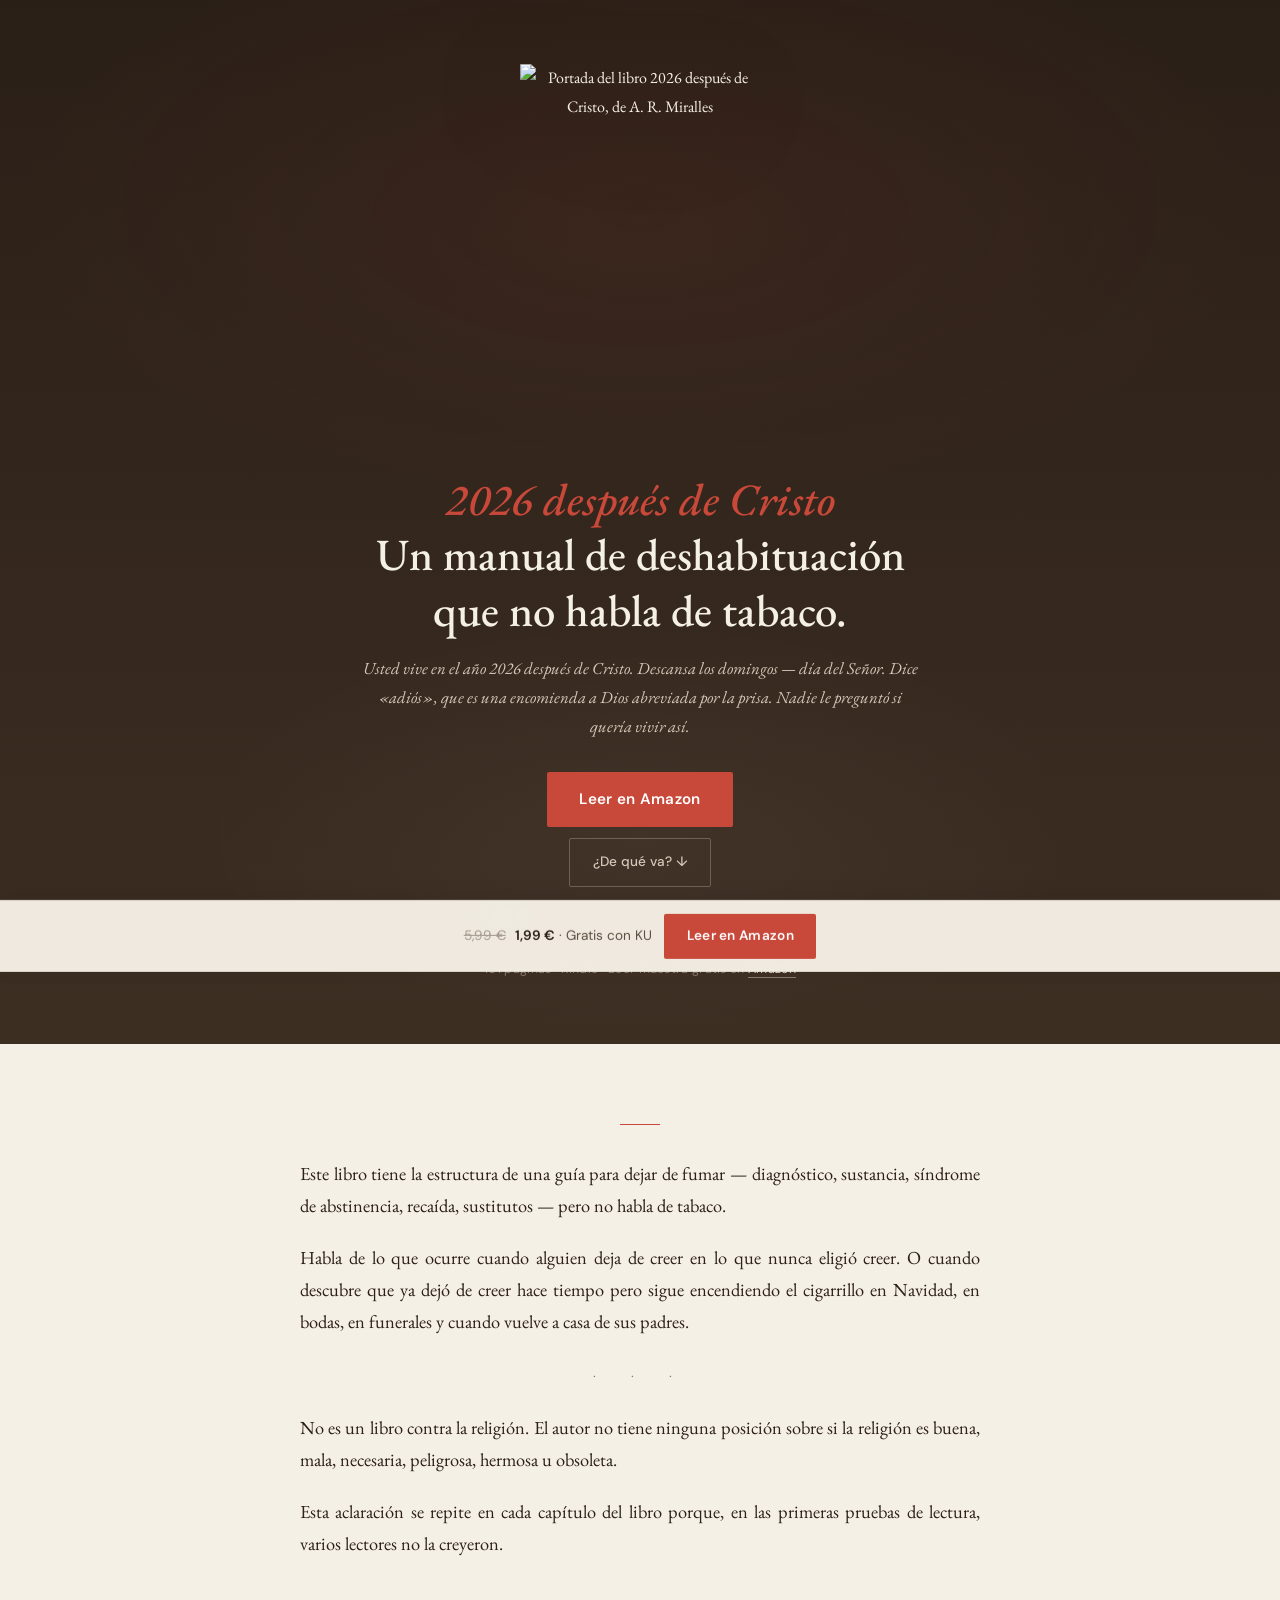
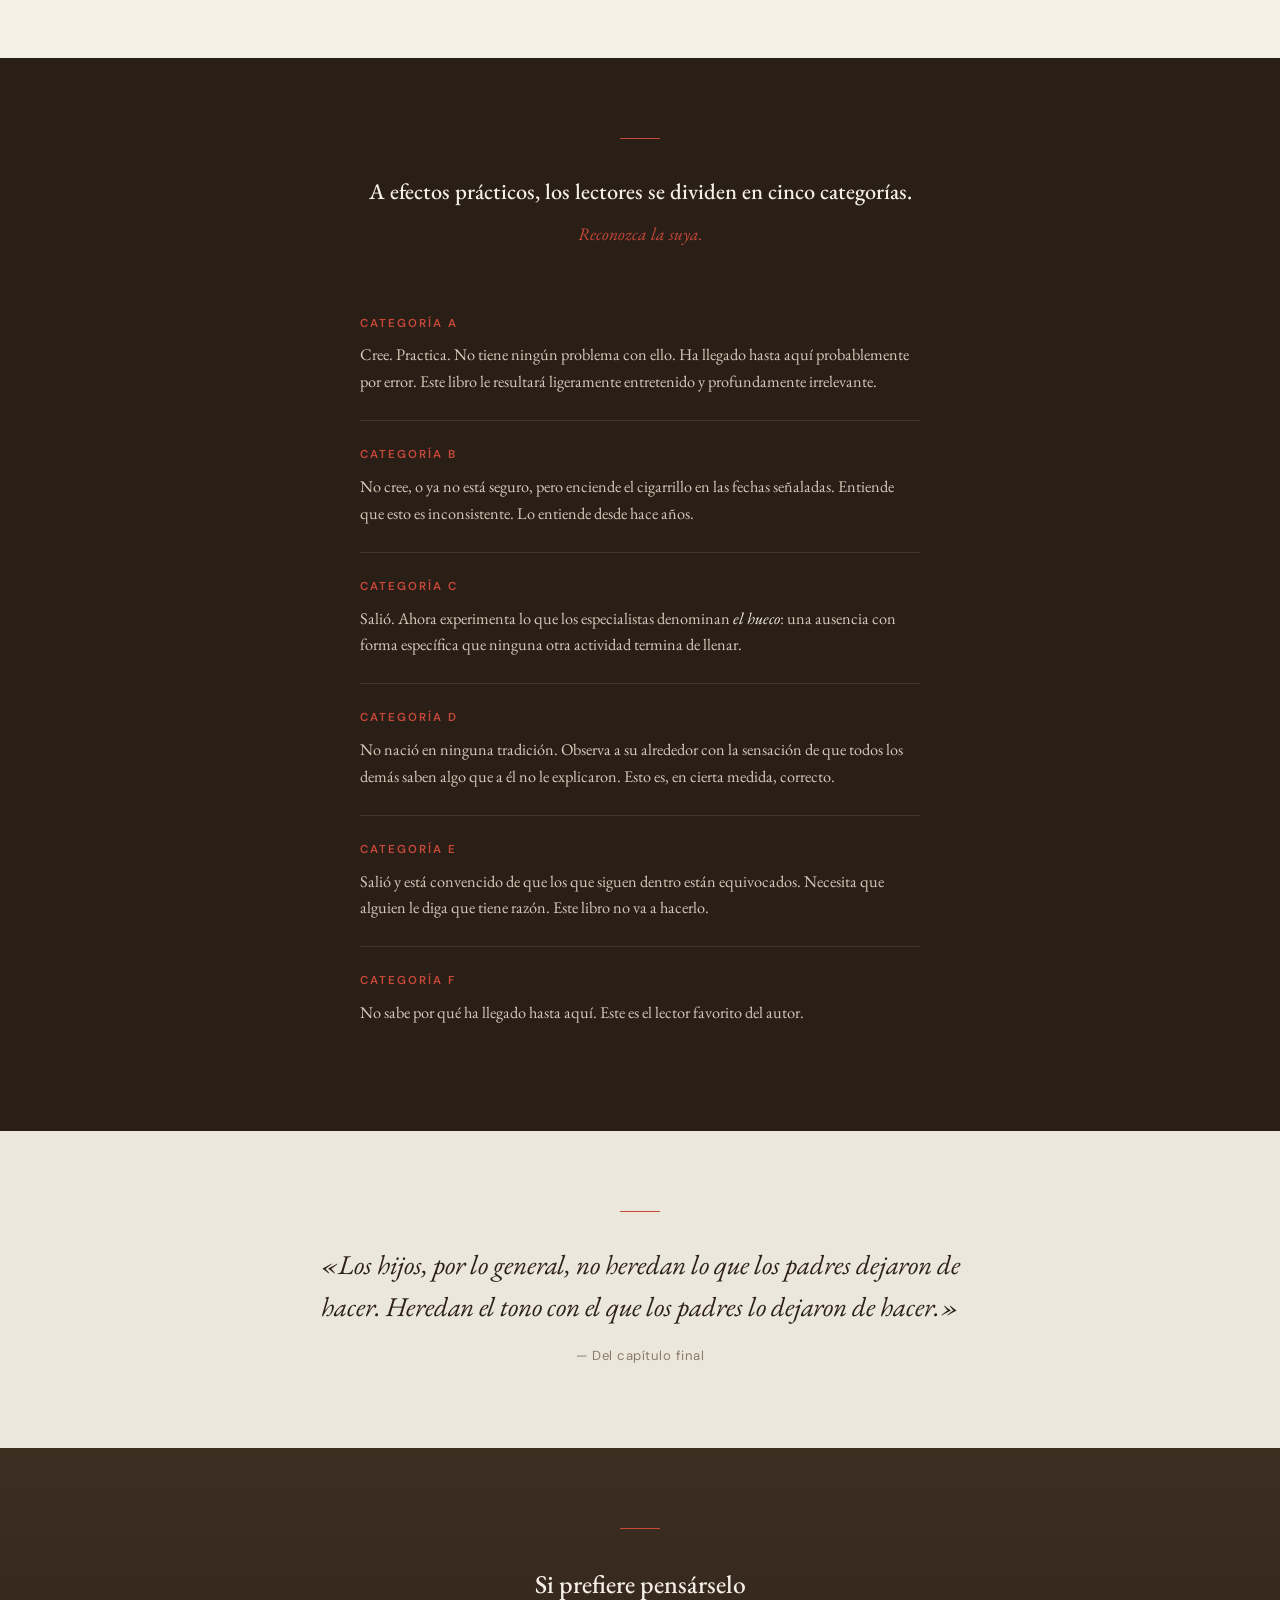
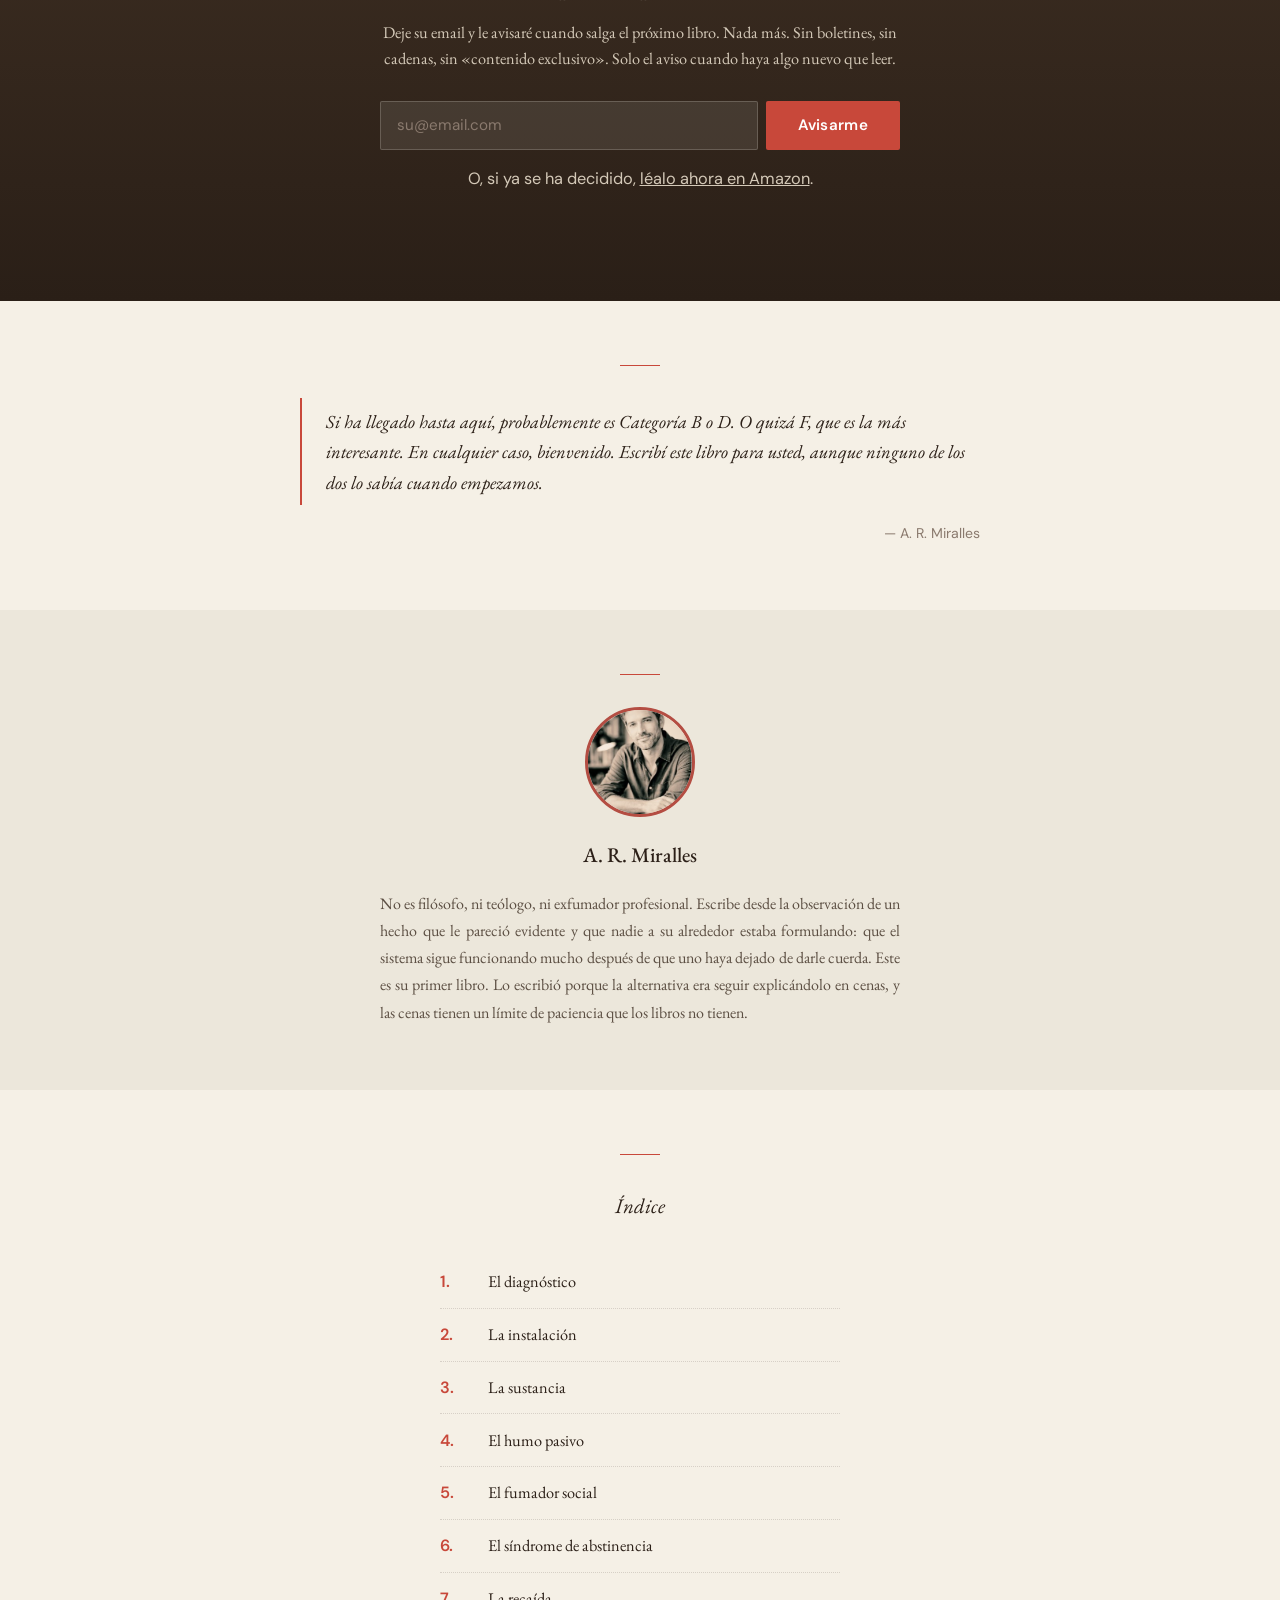
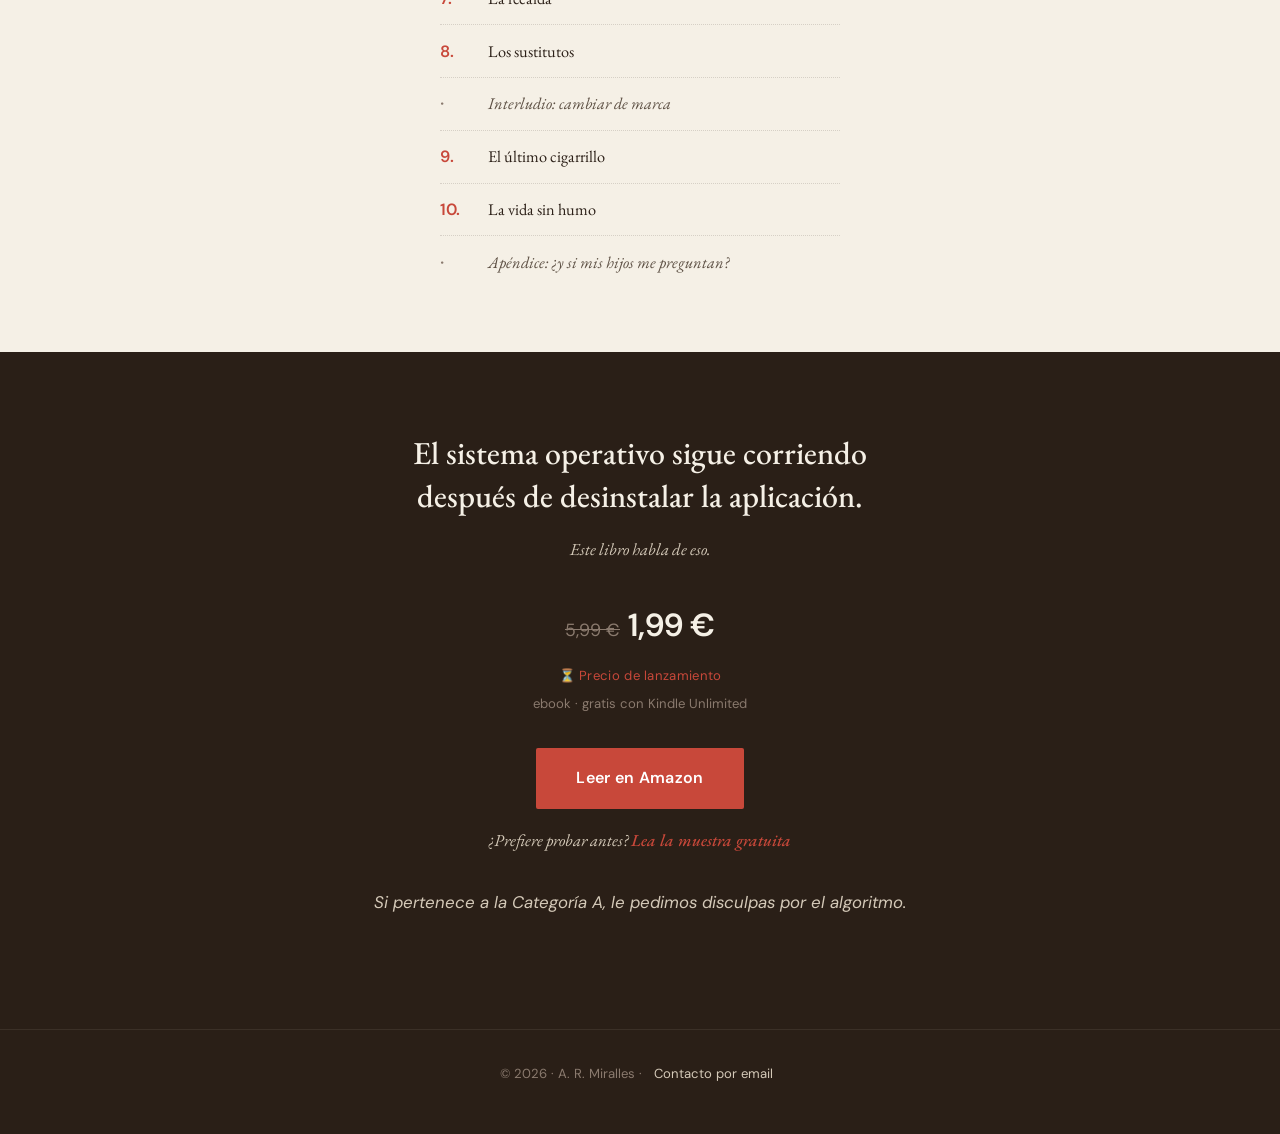
==== index.html @ e0a5dcb3 "Update index.html" ====
<!DOCTYPE html>
<html lang="es">
<head>
<meta charset="UTF-8">
<meta name="viewport" content="width=device-width, initial-scale=1.0">
<title>2026 después de Cristo — A. R. Miralles | Ensayo sobre dejar la religión heredada</title>
<meta name="description" content="Un manual de deshabituación que no habla de tabaco. Un ensayo sobre dejar de creer lo que nunca elegiste creer. Ebook de A. R. Miralles en Amazon, 1,99 € o gratis con Kindle Unlimited.">
<meta name="robots" content="index, follow">
<meta name="author" content="A. R. Miralles">
<meta name="keywords" content="2026 después de Cristo, A. R. Miralles, ensayo religión, dejar la fe, deshabituación, ensayo literario español, católico no practicante, ebook Amazon, Kindle Unlimited">
<link rel="canonical" href="https://www.armiralles.com/">

<!-- Favicon (cenicero en emoji como atajo rápido; reemplazable por .ico propio) -->
<link rel="icon" type="image/svg+xml" href="data:image/svg+xml,<svg xmlns=%22http://www.w3.org/2000/svg%22 viewBox=%220 0 100 100%22><text y=%22.9em%22 font-size=%2290%22>📖</text></svg>">

<!-- Open Graph (Facebook, WhatsApp, LinkedIn) -->
<meta property="og:type" content="book">
<meta property="og:title" content="2026 después de Cristo — Cómo dejar de ser de otro">
<meta property="og:description" content="Un manual de deshabituación que no habla de tabaco. Habla de lo que ocurre cuando alguien deja de creer en lo que nunca eligió creer.">
<meta property="og:url" content="https://www.armiralles.com/">
<meta property="og:site_name" content="A. R. Miralles">
<meta property="og:locale" content="es_ES">
<meta property="og:image" content="https://www.armiralles.com/assets/og-image.jpg">
<meta property="og:image:width" content="1200">
<meta property="og:image:height" content="630">
<meta property="og:image:alt" content="Portada del libro 2026 después de Cristo, de A. R. Miralles">
<meta property="book:author" content="A. R. Miralles">

<!-- Twitter Card -->
<meta name="twitter:card" content="summary_large_image">
<meta name="twitter:title" content="2026 después de Cristo — Cómo dejar de ser de otro">
<meta name="twitter:description" content="Un manual de deshabituación que no habla de tabaco. Ebook de A. R. Miralles, 1,99 € en Amazon.">
<meta name="twitter:image" content="https://www.armiralles.com/assets/og-image.jpg">

<!-- Schema.org structured data (libro) -->
<script type="application/ld+json">
{
  "@context": "https://schema.org",
  "@type": "Book",
  "name": "2026 después de Cristo — Cómo dejar de ser de otro",
  "description": "Un manual de deshabituación que no habla de tabaco. Habla de lo que ocurre cuando alguien deja de creer en lo que nunca eligió creer.",
  "author": {
    "@type": "Person",
    "name": "A. R. Miralles",
    "url": "https://www.armiralles.com/"
  },
  "inLanguage": "es",
  "bookFormat": "https://schema.org/EBook",
  "numberOfPages": 101,
  "datePublished": "2026-04-12",
  "image": "https://www.armiralles.com/assets/portada.jpg",
  "offers": {
    "@type": "Offer",
    "price": "1.99",
    "priceCurrency": "EUR",
    "availability": "https://schema.org/InStock",
    "url": "https://www.amazon.es/dp/B0GWYMPZ6Q"
  },
  "url": "https://www.armiralles.com/"
}
</script>

<!-- META PIXEL (PLACEHOLDER — Sustituir YOUR_PIXEL_ID por el real cuando tengas el Pixel) -->
<!-- Instrucciones:
     1. Crea un Pixel en https://business.facebook.com/events_manager2/
     2. Copia tu Pixel ID (número de 15 dígitos aprox)
     3. Sustituye YOUR_PIXEL_ID en las dos líneas de abajo
     4. Elimina esta nota cuando esté listo -->
<script>
!function(f,b,e,v,n,t,s)
{if(f.fbq)return;n=f.fbq=function(){n.callMethod?
n.callMethod.apply(n,arguments):n.queue.push(arguments)};
if(!f._fbq)f._fbq=n;n.push=n;n.loaded=!0;n.version='2.0';
n.queue=[];t=b.createElement(e);t.async=!0;
t.src=v;s=b.getElementsByTagName(e)[0];
s.parentNode.insertBefore(t,s)}(window, document,'script',
'https://connect.facebook.net/en_US/fbevents.js');
fbq('init', 'YOUR_PIXEL_ID');
fbq('track', 'PageView');
</script>
<noscript><img height="1" width="1" style="display:none"
src="https://www.facebook.com/tr?id=YOUR_PIXEL_ID&ev=PageView&noscript=1"/></noscript>
<!-- FIN META PIXEL -->

<link rel="preconnect" href="https://fonts.googleapis.com">
<link rel="preconnect" href="https://fonts.gstatic.com" crossorigin>
<link href="https://fonts.googleapis.com/css2?family=EB+Garamond:ital,wght@0,400;0,500;0,600;0,700;1,400;1,500&family=DM+Sans:wght@300;400;500;600;700&display=swap" rel="stylesheet">

<style>
:root {
  --wood: #2a1f17;
  --wood-light: #3d2e22;
  --red: #c8483a;
  --red-dark: #a03028;
  --cream: #f5f0e6;
  --cream-dim: #d4c9b8;
  --text: #2c2018;
  --text-dim: #5c4f43;
  --text-dark: #8a7a6e;
  --bg: #f5f0e6;
  --bg-alt: #ece7db;
  --border: rgba(42,31,23,0.15);
  --green: #3d7a4c;
}
*{margin:0;padding:0;box-sizing:border-box}
html{scroll-behavior:smooth;-webkit-text-size-adjust:100%}
body{
  font-family:'EB Garamond',Georgia,serif;
  background:var(--bg);
  color:var(--text);
  line-height:1.8;
  overflow-x:hidden;
  -webkit-font-smoothing:antialiased;
}

/* ── STICKY CTA (mobile) ── */
.sticky-cta{
  position:fixed;bottom:0;left:0;right:0;z-index:100;
  padding:0.8rem 1rem;
  background:rgba(245,240,230,0.97);
  backdrop-filter:blur(16px);
  -webkit-backdrop-filter:blur(16px);
  border-top:1px solid var(--border);
  display:flex;gap:0.8rem;align-items:center;justify-content:center;
  transform:translateY(100%);
  transition:transform 0.4s ease;
  box-shadow:0 -4px 20px rgba(0,0,0,0.08);
}
.sticky-cta.visible{transform:translateY(0)}
.sticky-price{
  font-family:'DM Sans',sans-serif;
  font-size:0.85rem;color:var(--text-dim);
  line-height:1.2;
}
.sticky-price strong{color:var(--wood);font-weight:600}

/* ── BUTTONS ── */
.btn{
  display:inline-flex;align-items:center;gap:0.5rem;
  padding:0.85rem 2rem;
  background:var(--red);
  color:#fff;
  font-family:'DM Sans',sans-serif;
  font-weight:600;font-size:0.95rem;
  letter-spacing:0.3px;
  text-decoration:none;border:none;cursor:pointer;
  transition:all 0.25s;
  white-space:nowrap;
  border-radius:2px;
}
.btn:hover{background:var(--red-dark);transform:translateY(-2px);box-shadow:0 8px 24px rgba(192,72,58,0.3)}
.btn-ghost{
  display:inline-flex;align-items:center;gap:0.4rem;
  padding:0.7rem 1.4rem;
  background:transparent;
  color:var(--cream-dim);
  font-family:'DM Sans',sans-serif;
  font-weight:500;font-size:0.85rem;
  text-decoration:none;
  border:1px solid rgba(245,240,230,0.25);
  transition:all 0.3s;
  border-radius:2px;
}
.btn-ghost:hover{border-color:var(--cream-dim);color:var(--cream)}

/* ── HERO ── */
.hero{
  min-height:100vh;min-height:100svh;
  background:linear-gradient(180deg,var(--wood) 0%,var(--wood-light) 100%);
  display:flex;flex-direction:column;
  justify-content:center;align-items:center;
  padding:3rem 1.5rem 4rem;
  text-align:center;
  position:relative;
  color:var(--cream);
}
.hero::before{
  content:'';position:absolute;inset:0;
  background:
    radial-gradient(ellipse 70% 40% at 50% 20%,rgba(200,72,58,0.08) 0%,transparent 70%),
    radial-gradient(ellipse 50% 30% at 50% 80%,rgba(245,240,230,0.04) 0%,transparent 70%);
  pointer-events:none;
}
.cover-wrap{
  width:200px;height:auto;
  margin-bottom:2rem;
  position:relative;
  filter:drop-shadow(0 20px 40px rgba(0,0,0,0.5));
  animation:coverIn 0.8s ease-out;
  z-index:1;
}
.cover-wrap img{
  width:100%;height:auto;display:block;
  border-radius:1px 4px 4px 1px;
}
.hero-copy{
  max-width:560px;
  animation:fadeUp 0.8s ease-out 0.15s both;
  position:relative;z-index:1;
}
.hero-copy h1{
  font-family:'EB Garamond',serif;
  font-size:clamp(1.8rem,5vw,2.6rem);
  font-weight:500;
  line-height:1.25;
  margin-bottom:1rem;
  color:var(--cream);
}
.hero-copy h1 em{
  font-style:italic;
  color:var(--red);
}
.hero-sub{
  font-size:1.05rem;
  color:var(--cream-dim);
  font-style:italic;
  margin-bottom:2rem;
  line-height:1.7;
  font-weight:400;
}
.hero-actions{
  display:flex;flex-direction:column;gap:0.7rem;
  align-items:center;
}
.price-line{
  font-family:'DM Sans',sans-serif;
  font-size:0.88rem;color:var(--cream-dim);
  margin-top:1rem;
}
.price-original{
  text-decoration:line-through;
  color:var(--text-dark);
  margin-right:0.3rem;
}
.price-offer{
  color:var(--cream);
  font-weight:600;
  font-size:1rem;
}
.launch-badge{
  display:inline-block;
  padding:0.2rem 0.7rem;
  background:rgba(200,72,58,0.2);
  border:1px solid rgba(200,72,58,0.4);
  color:var(--red);
  font-size:0.72rem;
  font-weight:600;
  letter-spacing:0.5px;
  text-transform:uppercase;
  margin-left:0.5rem;
  border-radius:2px;
}
.kindle-free{
  display:inline-block;
  padding:0.2rem 0.6rem;
  background:rgba(200,72,58,0.15);
  color:var(--red);
  font-size:0.75rem;
  font-weight:600;
  letter-spacing:0.5px;
  margin-left:0.4rem;
}
.hero-trust{
  margin-top:1.5rem;
  font-family:'DM Sans',sans-serif;
  font-size:0.78rem;
  color:var(--text-dark);
  letter-spacing:0.3px;
}
.hero-trust a{color:var(--cream-dim);text-decoration:none;border-bottom:1px solid var(--text-dark);transition:all 0.3s}
.hero-trust a:hover{color:var(--red);border-color:var(--red)}

/* ── SECTIONS GENERIC ── */
section{padding:4rem 1.5rem}
.inner{max-width:680px;margin:0 auto}
.divider{
  width:40px;height:1px;background:var(--red);
  margin:0 auto 2rem;
}
.separator{
  text-align:center;color:var(--text-dark);
  letter-spacing:1rem;margin:1.5rem 0;font-size:0.9rem;
}

/* Reveal on scroll */
.reveal{opacity:0;transform:translateY(20px);transition:all 0.7s ease-out}
.reveal.visible{opacity:1;transform:translateY(0)}

/* ── ABOUT ── */
.about{background:var(--bg)}
.about p{
  font-size:1.15rem;line-height:1.75;color:var(--text);
  margin-bottom:1.2rem;
  text-align:justify;
  hyphens:auto;
}

/* ── CATEGORIES ── */
.cats{background:var(--wood);color:var(--cream);padding:5rem 1.5rem}
.cats .divider{background:var(--red)}
.cats-title{
  font-family:'EB Garamond',serif;
  font-size:1.4rem;font-weight:500;text-align:center;
  margin-bottom:0.4rem;color:var(--cream);
}
.cats-sub{
  text-align:center;color:var(--red);
  font-style:italic;margin-bottom:2.5rem;
  font-size:1.1rem;
}
.cat-item{
  padding:1.5rem 0;
  border-bottom:1px solid rgba(245,240,230,0.1);
  max-width:560px;margin:0 auto;
}
.cat-item:last-child{border:none}
.cat-letter{
  font-family:'DM Sans',sans-serif;
  font-size:0.72rem;
  letter-spacing:2px;
  text-transform:uppercase;
  color:var(--red);
  margin-bottom:0.5rem;
  font-weight:600;
}
.cat-item p{
  font-size:1.02rem;line-height:1.65;color:var(--cream-dim);
}
.cat-item em{color:var(--cream);font-style:italic}

/* ── QUOTE ── */
.quote-section{background:var(--bg-alt);padding:5rem 1.5rem;text-align:center}
.quote-text{
  font-family:'EB Garamond',serif;
  font-style:italic;
  font-size:clamp(1.3rem,3vw,1.7rem);
  line-height:1.55;
  color:var(--text);
  margin-bottom:1rem;
}
.quote-attr{
  font-family:'DM Sans',sans-serif;
  font-size:0.82rem;
  color:var(--text-dark);
  letter-spacing:0.5px;
}

/* ── EMAIL CAPTURE ── */
.email-capture{
  background:linear-gradient(180deg,var(--wood-light) 0%,var(--wood) 100%);
  color:var(--cream);padding:5rem 1.5rem;
}
.email-capture .divider{background:var(--red)}
.email-box{
  max-width:520px;margin:0 auto;
  text-align:center;
}
.email-box h3{
  font-family:'EB Garamond',serif;
  font-size:1.6rem;font-weight:500;
  margin-bottom:0.8rem;color:var(--cream);
}
.email-box p{
  color:var(--cream-dim);font-size:1.02rem;
  margin-bottom:1.8rem;line-height:1.6;
}
.email-form{
  display:flex;gap:0.5rem;flex-wrap:wrap;justify-content:center;
}
.email-input{
  flex:1;min-width:220px;
  padding:0.85rem 1rem;
  background:rgba(245,240,230,0.1);
  border:1px solid rgba(245,240,230,0.2);
  color:var(--cream);
  font-family:'DM Sans',sans-serif;
  font-size:0.95rem;
  border-radius:2px;
  outline:none;
  transition:all 0.25s;
}
.email-input::placeholder{color:var(--text-dark)}
.email-input:focus{border-color:var(--red);background:rgba(245,240,230,0.15)}
.email-ok{
  display:none;
  padding:1rem;
  color:var(--red);
  font-style:italic;
}
.email-ok.visible{display:block}
.email-note{
  margin-top:1rem;font-size:0.78rem;
  color:var(--text-dark);font-family:'DM Sans',sans-serif;
}
.email-note a{color:var(--cream-dim);text-decoration:underline}

/* ── AUTHOR NOTE ── */
.author-note{background:var(--bg);padding:4rem 1.5rem}
.author-note blockquote{
  font-family:'EB Garamond',serif;
  font-style:italic;
  font-size:1.15rem;
  line-height:1.65;
  color:var(--text);
  border-left:2px solid var(--red);
  padding:0.5rem 0 0.5rem 1.5rem;
  margin-bottom:1rem;
}
.note-sign{
  font-family:'DM Sans',sans-serif;
  text-align:right;
  color:var(--text-dark);
  font-size:0.88rem;
  margin-top:0.5rem;
}

/* ── AUTHOR CARD ── */
.author{background:var(--bg-alt);padding:4rem 1.5rem}
.author-card{
  max-width:520px;margin:0 auto;
  text-align:center;
}
.author-avatar{
  width:110px;height:110px;
  border-radius:50%;overflow:hidden;
  margin:0 auto 1.2rem;
  border:3px solid var(--red);
  filter:grayscale(0.2);
}
.author-avatar img{width:100%;height:100%;object-fit:cover;display:block}
.author-name-line{
  font-family:'EB Garamond',serif;
  font-size:1.3rem;font-weight:500;
  color:var(--text);
  margin-bottom:1rem;
}
.author-bio{
  color:var(--text-dim);
  font-size:1rem;line-height:1.7;
  text-align:justify;
  hyphens:auto;
}

/* ── INDEX ── */
.index{background:var(--bg);padding:4rem 1.5rem}
.index-title{
  font-family:'EB Garamond',serif;
  text-align:center;font-size:1.3rem;
  color:var(--text);margin-bottom:2rem;font-style:italic;
}
.index-list{max-width:400px;margin:0 auto}
.index-item{
  display:flex;gap:1rem;
  padding:0.7rem 0;
  border-bottom:1px dotted var(--border);
  font-size:1.02rem;
}
.index-item:last-child{border:none}
.index-num{
  font-family:'DM Sans',sans-serif;
  color:var(--red);font-weight:600;
  min-width:2rem;
}

/* ── FINAL CTA ── */
.final{
  background:var(--wood);color:var(--cream);
  text-align:center;padding:5rem 1.5rem;
}
.final h2{
  font-family:'EB Garamond',serif;
  font-size:clamp(1.4rem,4vw,2rem);
  font-weight:500;line-height:1.35;
  margin-bottom:1rem;
  color:var(--cream);
}
.final > .inner > p{
  color:var(--cream-dim);font-size:1.05rem;
  margin-bottom:2rem;font-style:italic;
}
.final-price{
  margin:2rem 0;
  font-family:'DM Sans',sans-serif;
}
.amount-original{
  text-decoration:line-through;
  color:var(--text-dark);
  font-size:1.1rem;margin-right:0.5rem;
}
.amount-offer{
  color:var(--cream);
  font-size:2rem;font-weight:600;
}
.launch-note{
  display:block;
  font-size:0.82rem;
  color:var(--red);
  margin-top:0.6rem;
  letter-spacing:0.3px;
}
.note{
  display:block;
  font-size:0.82rem;
  color:var(--text-dark);
  margin-top:0.3rem;
}
.guarantee-line{
  font-size:0.8rem;color:var(--text-dark);
  margin-top:1.5rem;font-style:italic;
  font-family:'DM Sans',sans-serif;
}
.sample-link{
  margin-top:1rem;
  font-size:0.88rem;
  color:var(--cream-dim);
}
.sample-link a{color:var(--red);text-decoration:none;font-weight:500}
.sample-link a:hover{text-decoration:underline}

/* ── FOOTER ── */
.footer{
  background:var(--wood);color:var(--text-dark);
  text-align:center;padding:2rem 1.5rem 6rem;
  font-family:'DM Sans',sans-serif;
  font-size:0.82rem;
  border-top:1px solid rgba(245,240,230,0.08);
}
.footer a{color:var(--cream-dim);text-decoration:none;margin:0 0.5rem}
.footer a:hover{color:var(--red)}

/* ── ANIMATIONS ── */
@keyframes coverIn{
  from{opacity:0;transform:translateY(-10px) rotate(-1deg)}
  to{opacity:1;transform:translateY(0) rotate(0)}
}
@keyframes fadeUp{
  from{opacity:0;transform:translateY(20px)}
  to{opacity:1;transform:translateY(0)}
}

/* ── RESPONSIVE ── */
@media (min-width:768px){
  .hero{padding:4rem 2rem}
  .cover-wrap{width:240px}
  .hero-copy h1{font-size:2.8rem}
  section{padding:5rem 2rem}
  .footer{padding-bottom:3rem}
  .email-form{flex-wrap:nowrap}
}
@media (max-width:480px){
  .price-line{font-size:0.82rem}
  .launch-badge,.kindle-free{display:block;margin:0.3rem 0 0;width:fit-content;margin-left:auto;margin-right:auto}
}

/* ── ACCESSIBILITY ── */
@media (prefers-reduced-motion:reduce){
  *{animation:none !important;transition:none !important}
  .reveal{opacity:1;transform:none}
}

/* Focus visible para accesibilidad */
a:focus-visible, button:focus-visible, input:focus-visible{
  outline:2px solid var(--red);
  outline-offset:2px;
}
</style>
</head>
<body>

<!-- HERO -->
<section class="hero">
  <div class="cover-wrap">
    <img src="assets/portada.jpg"
         alt="Portada del libro 2026 después de Cristo, de A. R. Miralles"
         width="455" height="710" fetchpriority="high">
  </div>
  <div class="hero-copy">
    <h1><em>2026 después de Cristo</em><br>Un manual de deshabituación<br>que no habla de tabaco.</h1>
    <p class="hero-sub">Usted vive en el año 2026 después de Cristo. Descansa los domingos — día del Señor. Dice «adiós», que es una encomienda a Dios abreviada por la prisa. Nadie le preguntó si quería vivir así.</p>
    <div class="hero-actions">
      <a href="https://www.amazon.es/dp/B0GWYMPZ6Q" target="_blank" rel="noopener" class="btn" id="cta-hero" onclick="trackAmazonClick('hero')">Leer en Amazon</a>
      <a href="#que-es" class="btn-ghost">¿De qué va? ↓</a>
    </div>
    <p class="price-line">
      <span class="price-original">5,99 €</span>
      <span class="price-offer">1,99 €</span>
      <span class="launch-badge">Lanzamiento</span>
      <span class="kindle-free">Gratis con Kindle Unlimited</span>
    </p>
    <p class="hero-trust">
      101 páginas · Kindle · Leer muestra gratis en
      <a href="https://www.amazon.es/dp/B0GWYMPZ6Q" target="_blank" rel="noopener" onclick="trackAmazonClick('sample-hero')">Amazon</a>
    </p>
  </div>
</section>

<!-- ABOUT -->
<section class="about" id="que-es">
  <div class="inner reveal">
    <div class="divider"></div>
    <p>Este libro tiene la estructura de una guía para dejar de fumar — diagnóstico, sustancia, síndrome de abstinencia, recaída, sustitutos — pero no habla de tabaco.</p>
    <p>Habla de lo que ocurre cuando alguien deja de creer en lo que nunca eligió creer. O cuando descubre que ya dejó de creer hace tiempo pero sigue encendiendo el cigarrillo en Navidad, en bodas, en funerales y cuando vuelve a casa de sus padres.</p>
    <div class="separator">· · ·</div>
    <p>No es un libro contra la religión. El autor no tiene ninguna posición sobre si la religión es buena, mala, necesaria, peligrosa, hermosa u obsoleta.</p>
    <p>Esta aclaración se repite en cada capítulo del libro porque, en las primeras pruebas de lectura, varios lectores no la creyeron.</p>
  </div>
</section>

<!-- CATEGORIES -->
<section class="cats">
  <div class="inner reveal">
    <div class="divider"></div>
    <p class="cats-title">A efectos prácticos, los lectores se dividen en cinco categorías.</p>
    <p class="cats-sub">Reconozca la suya.</p>

    <div class="cat-item">
      <div class="cat-letter">Categoría A</div>
      <p>Cree. Practica. No tiene ningún problema con ello. Ha llegado hasta aquí probablemente por error. Este libro le resultará ligeramente entretenido y profundamente irrelevante.</p>
    </div>
    <div class="cat-item">
      <div class="cat-letter">Categoría B</div>
      <p>No cree, o ya no está seguro, pero enciende el cigarrillo en las fechas señaladas. Entiende que esto es inconsistente. Lo entiende desde hace años.</p>
    </div>
    <div class="cat-item">
      <div class="cat-letter">Categoría C</div>
      <p>Salió. Ahora experimenta lo que los especialistas denominan <em>el hueco</em>: una ausencia con forma específica que ninguna otra actividad termina de llenar.</p>
    </div>
    <div class="cat-item">
      <div class="cat-letter">Categoría D</div>
      <p>No nació en ninguna tradición. Observa a su alrededor con la sensación de que todos los demás saben algo que a él no le explicaron. Esto es, en cierta medida, correcto.</p>
    </div>
    <div class="cat-item">
      <div class="cat-letter">Categoría E</div>
      <p>Salió y está convencido de que los que siguen dentro están equivocados. Necesita que alguien le diga que tiene razón. Este libro no va a hacerlo.</p>
    </div>
    <div class="cat-item">
      <div class="cat-letter">Categoría F</div>
      <p>No sabe por qué ha llegado hasta aquí. Este es el lector favorito del autor.</p>
    </div>
  </div>
</section>

<!-- QUOTE -->
<section class="quote-section">
  <div class="inner reveal">
    <div class="divider"></div>
    <p class="quote-text">«Los hijos, por lo general, no heredan lo que los padres dejaron de hacer. Heredan el tono con el que los padres lo dejaron de hacer.»</p>
    <p class="quote-attr">— Del capítulo final</p>
  </div>
</section>

<!-- EMAIL CAPTURE (lead magnet secundario) -->
<section class="email-capture" id="suscribirse">
  <div class="inner reveal">
    <div class="divider"></div>
    <div class="email-box">
      <h3>Si prefiere pensárselo</h3>
      <p>Deje su email y le avisaré cuando salga el próximo libro. Nada más. Sin boletines, sin cadenas, sin «contenido exclusivo». Solo el aviso cuando haya algo nuevo que leer.</p>
      <div id="emailForm">
        <div class="email-form">
          <input type="email" class="email-input" id="emailInput" placeholder="su@email.com" required autocomplete="email">
          <button type="button" class="btn" id="emailBtn" onclick="submitEmail()">Avisarme</button>
        </div>
        <p class="email-note">O, si ya se ha decidido, <a href="https://www.amazon.es/dp/B0GWYMPZ6Q" target="_blank" rel="noopener" onclick="trackAmazonClick('email-section')">léalo ahora en Amazon</a>.</p>
      </div>
      <div class="email-ok" id="emailOk">✓ Apuntado. Le escribiré cuando haya algo nuevo.</div>
    </div>
  </div>
</section>

<!-- AUTHOR NOTE -->
<section class="author-note">
  <div class="inner reveal">
    <div class="divider"></div>
    <blockquote>Si ha llegado hasta aquí, probablemente es Categoría B o D. O quizá F, que es la más interesante. En cualquier caso, bienvenido. Escribí este libro para usted, aunque ninguno de los dos lo sabía cuando empezamos.</blockquote>
    <p class="note-sign">— A. R. Miralles</p>
  </div>
</section>

<!-- AUTHOR -->
<section class="author">
  <div class="inner reveal">
    <div class="divider"></div>
    <div class="author-card">
      <div class="author-avatar">
        <img src="assets/autor.jpg" alt="A. R. Miralles, autor del libro" width="110" height="110" loading="lazy">
      </div>
      <p class="author-name-line">A. R. Miralles</p>
      <p class="author-bio">No es filósofo, ni teólogo, ni exfumador profesional. Escribe desde la observación de un hecho que le pareció evidente y que nadie a su alrededor estaba formulando: que el sistema sigue funcionando mucho después de que uno haya dejado de darle cuerda. Este es su primer libro. Lo escribió porque la alternativa era seguir explicándolo en cenas, y las cenas tienen un límite de paciencia que los libros no tienen.</p>
    </div>
  </div>
</section>

<!-- INDEX -->
<section class="index">
  <div class="inner reveal">
    <div class="divider"></div>
    <p class="index-title">Índice</p>
    <div class="index-list">
      <div class="index-item"><span class="index-num">1.</span><span>El diagnóstico</span></div>
      <div class="index-item"><span class="index-num">2.</span><span>La instalación</span></div>
      <div class="index-item"><span class="index-num">3.</span><span>La sustancia</span></div>
      <div class="index-item"><span class="index-num">4.</span><span>El humo pasivo</span></div>
      <div class="index-item"><span class="index-num">5.</span><span>El fumador social</span></div>
      <div class="index-item"><span class="index-num">6.</span><span>El síndrome de abstinencia</span></div>
      <div class="index-item"><span class="index-num">7.</span><span>La recaída</span></div>
      <div class="index-item"><span class="index-num">8.</span><span>Los sustitutos</span></div>
      <div class="index-item"><span class="index-num" style="font-style:italic;color:var(--text-dark)">·</span><span style="font-style:italic;color:var(--text-dim)">Interludio: cambiar de marca</span></div>
      <div class="index-item"><span class="index-num">9.</span><span>El último cigarrillo</span></div>
      <div class="index-item"><span class="index-num">10.</span><span>La vida sin humo</span></div>
      <div class="index-item"><span class="index-num" style="font-style:italic;color:var(--text-dark)">·</span><span style="font-style:italic;color:var(--text-dim)">Apéndice: ¿y si mis hijos me preguntan?</span></div>
    </div>
  </div>
</section>

<!-- FINAL CTA -->
<section class="final" id="comprar">
  <div class="inner reveal">
    <h2>El sistema operativo sigue corriendo<br>después de desinstalar la aplicación.</h2>
    <p>Este libro habla de eso.</p>
    <div class="final-price">
      <span class="amount-original">5,99 €</span><span class="amount-offer">1,99 €</span>
      <span class="launch-note">⏳ Precio de lanzamiento</span>
      <span class="note">ebook · gratis con Kindle Unlimited</span>
    </div>
    <a href="https://www.amazon.es/dp/B0GWYMPZ6Q" target="_blank" rel="noopener" class="btn" style="padding:1rem 2.5rem;font-size:1rem" onclick="trackAmazonClick('final-cta')">Leer en Amazon</a>
    <p class="sample-link">
      ¿Prefiere probar antes? <a href="https://www.amazon.es/dp/B0GWYMPZ6Q" target="_blank" rel="noopener" onclick="trackAmazonClick('sample-final')">Lea la muestra gratuita</a>
    </p>
    <p class="guarantee-line">Si pertenece a la Categoría A, le pedimos disculpas por el algoritmo.</p>
  </div>
</section>

<!-- FOOTER -->
<footer class="footer">
  <p>© 2026 · A. R. Miralles · <a href="#suscribirse">Contacto por email</a></p>
</footer>

<!-- STICKY CTA (mobile) -->
<div class="sticky-cta" id="sticky">
  <span class="sticky-price">
    <span style="text-decoration:line-through;opacity:0.5;margin-right:0.3rem">5,99 €</span>
    <strong>1,99 €</strong> · Gratis con KU
  </span>
  <a href="https://www.amazon.es/dp/B0GWYMPZ6Q" target="_blank" rel="noopener" class="btn" style="padding:0.65rem 1.4rem;font-size:0.85rem" onclick="trackAmazonClick('sticky')">Leer en Amazon</a>
</div>

<script>
// ── Sticky CTA: aparece tras hacer scroll fuera del hero ──
const sticky = document.getElementById('sticky');
const hero = document.querySelector('.hero');
const obsSticky = new IntersectionObserver(([e]) => {
  sticky.classList.toggle('visible', !e.isIntersecting);
}, { threshold: 0.1 });
obsSticky.observe(hero);

// ── Reveal on scroll ──
const obsReveal = new IntersectionObserver((entries) => {
  entries.forEach(e => { if(e.isIntersecting){ e.target.classList.add('visible'); obsReveal.unobserve(e.target); }});
}, { threshold: 0.12 });
document.querySelectorAll('.reveal').forEach(el => obsReveal.observe(el));

// ── Tracking de clics a Amazon (Meta Pixel + fallback) ──
function trackAmazonClick(location) {
  try {
    if (typeof fbq === 'function') {
      fbq('track', 'Lead', { content_name: '2026 después de Cristo', location: location });
      // fbq('trackCustom', 'AmazonClick', { location: location });
    }
  } catch(e) {}
}

// ── Captura de email ──
// Envía a armiralles.2026dc@outlook.com vía FormSubmit (gratuito)
function submitEmail() {
  const input = document.getElementById('emailInput');
  if (!input.value || !input.validity.valid) {
    input.style.borderColor = 'var(--red)';
    input.focus();
    return;
  }
  const btn = document.getElementById('emailBtn');
  btn.textContent = 'Enviando...';
  btn.disabled = true;

  fetch('https://formsubmit.co/ajax/armiralles.2026dc@outlook.com', {
    method: 'POST',
    headers: { 'Content-Type': 'application/json', 'Accept': 'application/json' },
    body: JSON.stringify({
      email: input.value,
      mensaje: 'Nuevo suscriptor desde armiralles.com',
      _subject: 'Nuevo suscriptor - armiralles.com',
      _captcha: 'false'
    })
  })
  .then(r => r.json())
  .then(() => {
    document.getElementById('emailForm').style.display = 'none';
    document.getElementById('emailOk').classList.add('visible');
    try { if (typeof fbq === 'function') fbq('track', 'CompleteRegistration'); } catch(e) {}
  })
  .catch(() => {
    document.getElementById('emailForm').style.display = 'none';
    document.getElementById('emailOk').classList.add('visible');
  });
}

// Permitir enviar con Enter
document.getElementById('emailInput').addEventListener('keypress', (e) => {
  if (e.key === 'Enter') { e.preventDefault(); submitEmail(); }
});
</script>

</body>
</html>
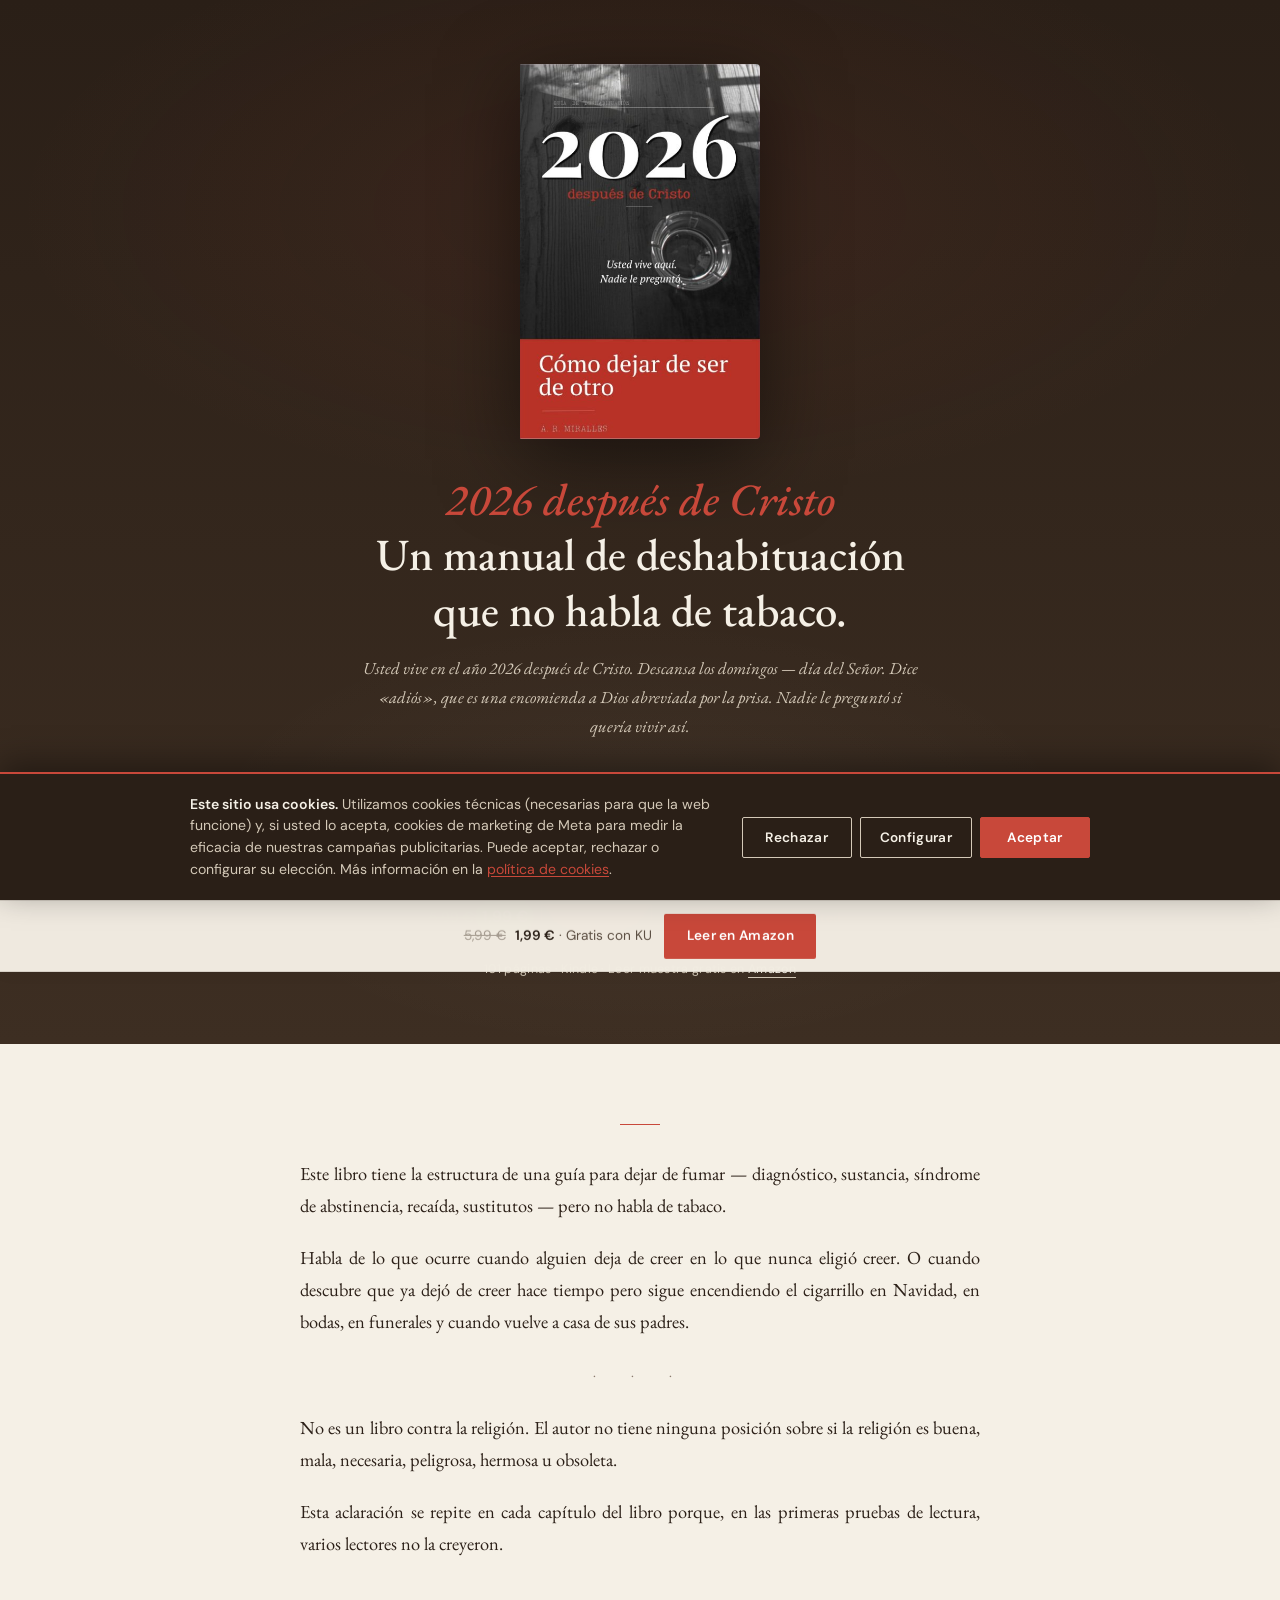
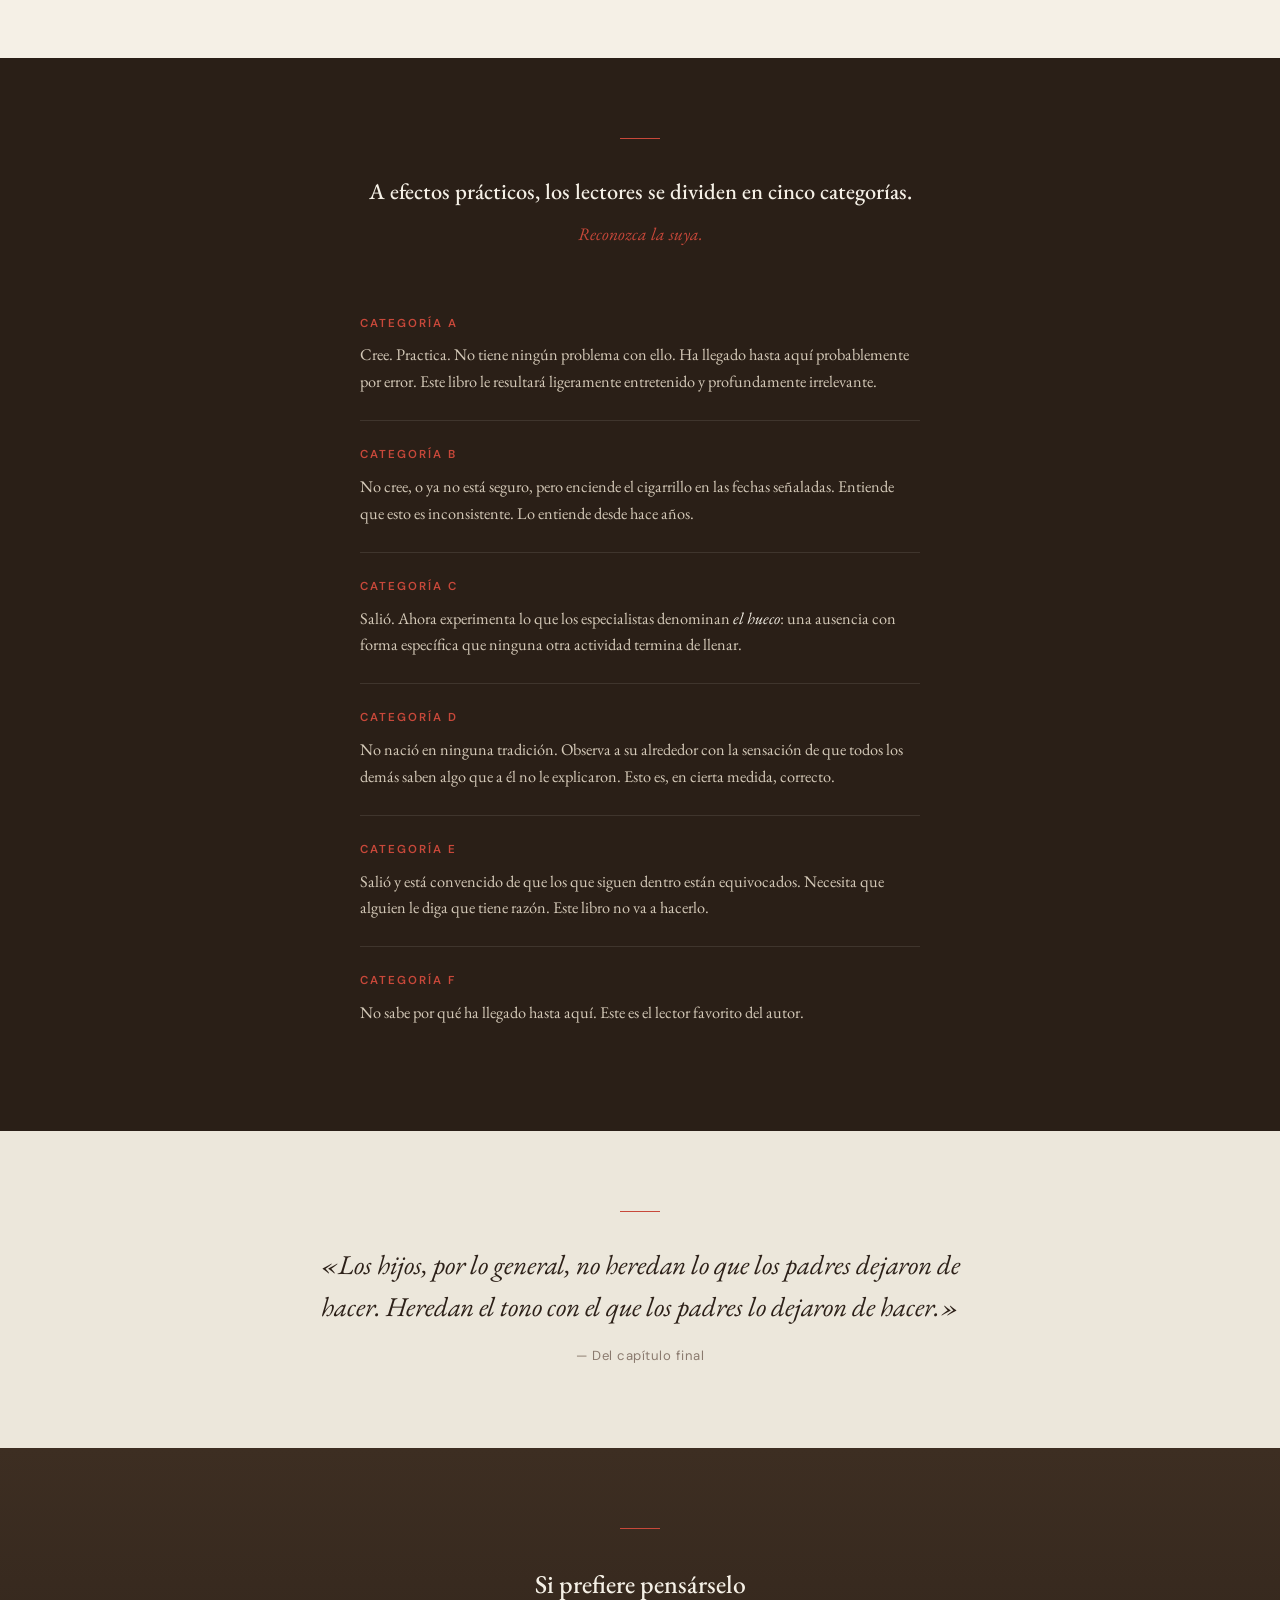
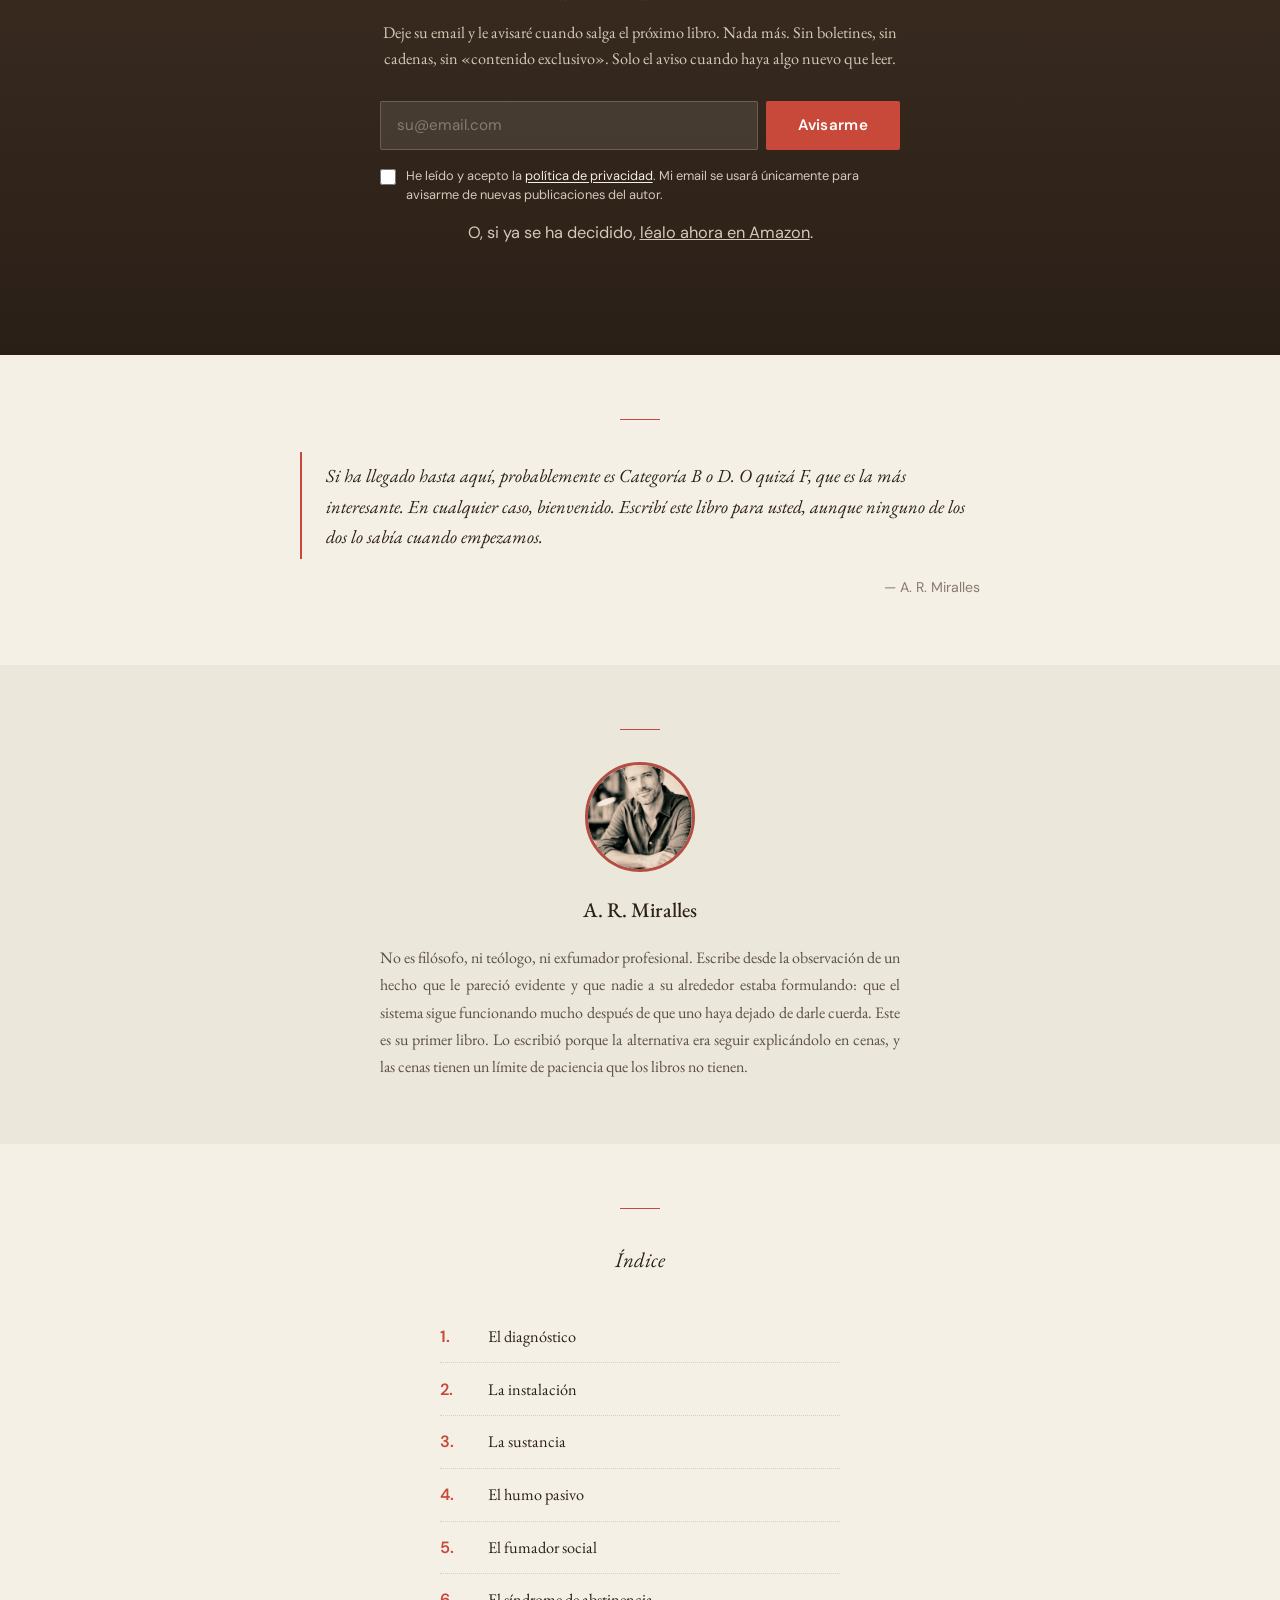
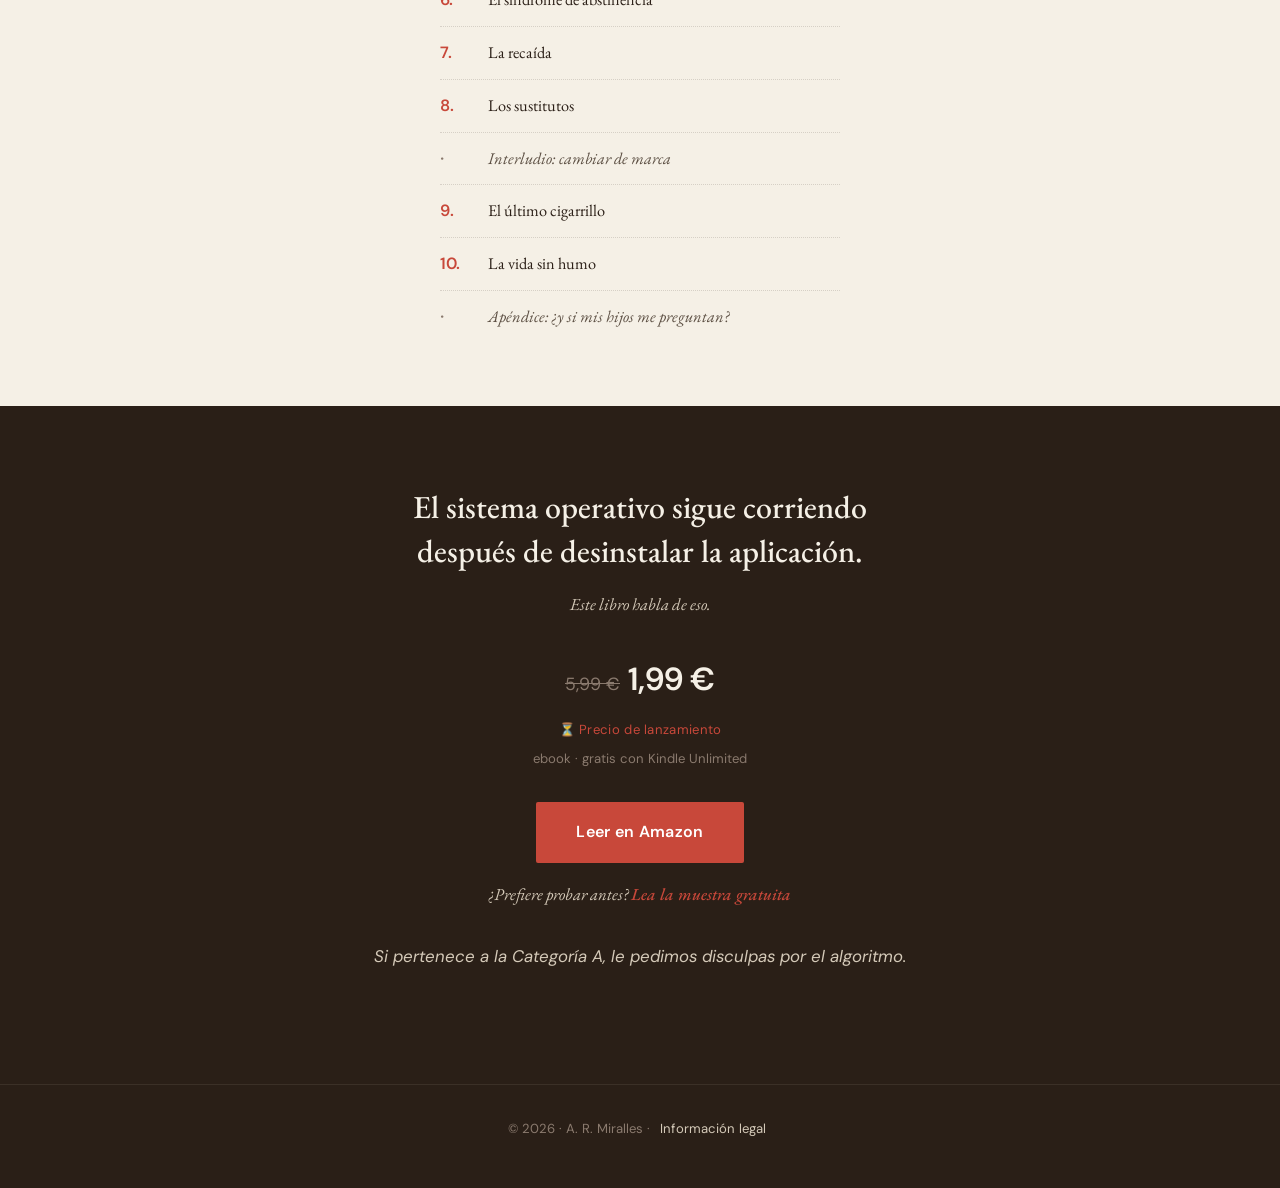
==== commit cd998545: "Update index.html" ====
--- a/index.html
+++ b/index.html
@@ -10,19 +10,18 @@
 <meta name="keywords" content="2026 después de Cristo, A. R. Miralles, ensayo religión, dejar la fe, deshabituación, ensayo literario español, católico no practicante, ebook Amazon, Kindle Unlimited">
 <link rel="canonical" href="https://www.armiralles.com/">
 
-<!-- Favicon (cenicero en emoji como atajo rápido; reemplazable por .ico propio) -->
+<!-- Favicon -->
 <link rel="icon" type="image/svg+xml" href="data:image/svg+xml,<svg xmlns=%22http://www.w3.org/2000/svg%22 viewBox=%220 0 100 100%22><text y=%22.9em%22 font-size=%2290%22>📖</text></svg>">
 
-<!-- Open Graph (Facebook, WhatsApp, LinkedIn) -->
+<!-- Open Graph -->
 <meta property="og:type" content="book">
 <meta property="og:title" content="2026 después de Cristo — Cómo dejar de ser de otro">
 <meta property="og:description" content="Un manual de deshabituación que no habla de tabaco. Habla de lo que ocurre cuando alguien deja de creer en lo que nunca eligió creer.">
 <meta property="og:url" content="https://www.armiralles.com/">
 <meta property="og:site_name" content="A. R. Miralles">
 <meta property="og:locale" content="es_ES">
-<meta property="og:image" content="https://www.armiralles.com/assets/og-image.jpg">
-<meta property="og:image:width" content="1200">
-<meta property="og:image:height" content="630">
+<!-- TODO: genera og-image.jpg de 1200x630 y colócala en /assets. Mientras tanto, usamos la portada como fallback. -->
+<meta property="og:image" content="https://www.armiralles.com/assets/portada.jpg">
 <meta property="og:image:alt" content="Portada del libro 2026 después de Cristo, de A. R. Miralles">
 <meta property="book:author" content="A. R. Miralles">
 
@@ -30,20 +29,16 @@
 <meta name="twitter:card" content="summary_large_image">
 <meta name="twitter:title" content="2026 después de Cristo — Cómo dejar de ser de otro">
 <meta name="twitter:description" content="Un manual de deshabituación que no habla de tabaco. Ebook de A. R. Miralles, 1,99 € en Amazon.">
-<meta name="twitter:image" content="https://www.armiralles.com/assets/og-image.jpg">
-
-<!-- Schema.org structured data (libro) -->
+<meta name="twitter:image" content="https://www.armiralles.com/assets/portada.jpg">
+
+<!-- Schema.org -->
 <script type="application/ld+json">
 {
   "@context": "https://schema.org",
   "@type": "Book",
   "name": "2026 después de Cristo — Cómo dejar de ser de otro",
   "description": "Un manual de deshabituación que no habla de tabaco. Habla de lo que ocurre cuando alguien deja de creer en lo que nunca eligió creer.",
-  "author": {
-    "@type": "Person",
-    "name": "A. R. Miralles",
-    "url": "https://www.armiralles.com/"
-  },
+  "author": { "@type": "Person", "name": "A. R. Miralles", "url": "https://www.armiralles.com/" },
   "inLanguage": "es",
   "bookFormat": "https://schema.org/EBook",
   "numberOfPages": 101,
@@ -60,27 +55,22 @@
 }
 </script>
 
-<!-- META PIXEL (PLACEHOLDER — Sustituir YOUR_PIXEL_ID por el real cuando tengas el Pixel) -->
-<!-- Instrucciones:
-     1. Crea un Pixel en https://business.facebook.com/events_manager2/
-     2. Copia tu Pixel ID (número de 15 dígitos aprox)
-     3. Sustituye YOUR_PIXEL_ID en las dos líneas de abajo
-     4. Elimina esta nota cuando esté listo -->
+<!--
+  META PIXEL — BLOQUEADO hasta consentimiento.
+  Se prepara el stub fbq() pero el script real de Meta no se inyecta
+  en el DOM hasta que el usuario acepta cookies de marketing.
+-->
 <script>
 !function(f,b,e,v,n,t,s)
 {if(f.fbq)return;n=f.fbq=function(){n.callMethod?
 n.callMethod.apply(n,arguments):n.queue.push(arguments)};
 if(!f._fbq)f._fbq=n;n.push=n;n.loaded=!0;n.version='2.0';
 n.queue=[];t=b.createElement(e);t.async=!0;
-t.src=v;s=b.getElementsByTagName(e)[0];
-s.parentNode.insertBefore(t,s)}(window, document,'script',
+n.fbSrc=v;
+}(window, document,'script',
 'https://connect.facebook.net/en_US/fbevents.js');
-fbq('init', 'YOUR_PIXEL_ID');
-fbq('track', 'PageView');
 </script>
-<noscript><img height="1" width="1" style="display:none"
-src="https://www.facebook.com/tr?id=YOUR_PIXEL_ID&ev=PageView&noscript=1"/></noscript>
-<!-- FIN META PIXEL -->
+<noscript><img height="1" width="1" style="display:none" src="https://www.facebook.com/tr?id=1066723349858444&ev=PageView&noscript=1" alt=""/></noscript>
 
 <link rel="preconnect" href="https://fonts.googleapis.com">
 <link rel="preconnect" href="https://fonts.gstatic.com" crossorigin>
@@ -113,7 +103,6 @@
   -webkit-font-smoothing:antialiased;
 }
 
-/* ── STICKY CTA (mobile) ── */
 .sticky-cta{
   position:fixed;bottom:0;left:0;right:0;z-index:100;
   padding:0.8rem 1rem;
@@ -134,7 +123,6 @@
 }
 .sticky-price strong{color:var(--wood);font-weight:600}
 
-/* ── BUTTONS ── */
 .btn{
   display:inline-flex;align-items:center;gap:0.5rem;
   padding:0.85rem 2rem;
@@ -163,7 +151,6 @@
 }
 .btn-ghost:hover{border-color:var(--cream-dim);color:var(--cream)}
 
-/* ── HERO ── */
 .hero{
   min-height:100vh;min-height:100svh;
   background:linear-gradient(180deg,var(--wood) 0%,var(--wood-light) 100%);
@@ -264,13 +251,12 @@
   margin-top:1.5rem;
   font-family:'DM Sans',sans-serif;
   font-size:0.78rem;
-  color:var(--text-dark);
+  color:var(--cream-dim);
   letter-spacing:0.3px;
 }
-.hero-trust a{color:var(--cream-dim);text-decoration:none;border-bottom:1px solid var(--text-dark);transition:all 0.3s}
+.hero-trust a{color:var(--cream);text-decoration:none;border-bottom:1px solid var(--cream-dim);transition:all 0.3s}
 .hero-trust a:hover{color:var(--red);border-color:var(--red)}
 
-/* ── SECTIONS GENERIC ── */
 section{padding:4rem 1.5rem}
 .inner{max-width:680px;margin:0 auto}
 .divider{
@@ -282,11 +268,9 @@
   letter-spacing:1rem;margin:1.5rem 0;font-size:0.9rem;
 }
 
-/* Reveal on scroll */
 .reveal{opacity:0;transform:translateY(20px);transition:all 0.7s ease-out}
 .reveal.visible{opacity:1;transform:translateY(0)}
 
-/* ── ABOUT ── */
 .about{background:var(--bg)}
 .about p{
   font-size:1.15rem;line-height:1.75;color:var(--text);
@@ -295,7 +279,6 @@
   hyphens:auto;
 }
 
-/* ── CATEGORIES ── */
 .cats{background:var(--wood);color:var(--cream);padding:5rem 1.5rem}
 .cats .divider{background:var(--red)}
 .cats-title{
@@ -328,7 +311,6 @@
 }
 .cat-item em{color:var(--cream);font-style:italic}
 
-/* ── QUOTE ── */
 .quote-section{background:var(--bg-alt);padding:5rem 1.5rem;text-align:center}
 .quote-text{
   font-family:'EB Garamond',serif;
@@ -345,7 +327,6 @@
   letter-spacing:0.5px;
 }
 
-/* ── EMAIL CAPTURE ── */
 .email-capture{
   background:linear-gradient(180deg,var(--wood-light) 0%,var(--wood) 100%);
   color:var(--cream);padding:5rem 1.5rem;
@@ -381,6 +362,35 @@
 }
 .email-input::placeholder{color:var(--text-dark)}
 .email-input:focus{border-color:var(--red);background:rgba(245,240,230,0.15)}
+.sr-only{
+  position:absolute;width:1px;height:1px;padding:0;margin:-1px;
+  overflow:hidden;clip:rect(0,0,0,0);white-space:nowrap;border:0;
+}
+.consent-row{
+  display:flex;align-items:flex-start;gap:0.6rem;
+  margin-top:1rem;
+  font-family:'DM Sans',sans-serif;
+  font-size:0.8rem;
+  color:var(--cream-dim);
+  text-align:left;
+  line-height:1.5;
+}
+.consent-row input[type="checkbox"]{
+  margin-top:0.2rem;
+  accent-color:var(--red);
+  flex-shrink:0;
+  width:1rem;height:1rem;
+  cursor:pointer;
+}
+.consent-row label{cursor:pointer}
+.consent-row a{color:var(--cream);text-decoration:underline;text-underline-offset:2px}
+.consent-row a:hover{color:var(--red)}
+.hp-field{
+  position:absolute !important;
+  left:-9999px !important;
+  width:1px !important;height:1px !important;
+  opacity:0 !important;pointer-events:none !important;
+}
 .email-ok{
   display:none;
   padding:1rem;
@@ -394,7 +404,6 @@
 }
 .email-note a{color:var(--cream-dim);text-decoration:underline}
 
-/* ── AUTHOR NOTE ── */
 .author-note{background:var(--bg);padding:4rem 1.5rem}
 .author-note blockquote{
   font-family:'EB Garamond',serif;
@@ -414,7 +423,6 @@
   margin-top:0.5rem;
 }
 
-/* ── AUTHOR CARD ── */
 .author{background:var(--bg-alt);padding:4rem 1.5rem}
 .author-card{
   max-width:520px;margin:0 auto;
@@ -441,7 +449,6 @@
   hyphens:auto;
 }
 
-/* ── INDEX ── */
 .index{background:var(--bg);padding:4rem 1.5rem}
 .index-title{
   font-family:'EB Garamond',serif;
@@ -462,7 +469,6 @@
   min-width:2rem;
 }
 
-/* ── FINAL CTA ── */
 .final{
   background:var(--wood);color:var(--cream);
   text-align:center;padding:5rem 1.5rem;
@@ -517,18 +523,88 @@
 .sample-link a{color:var(--red);text-decoration:none;font-weight:500}
 .sample-link a:hover{text-decoration:underline}
 
-/* ── FOOTER ── */
 .footer{
   background:var(--wood);color:var(--text-dark);
   text-align:center;padding:2rem 1.5rem 6rem;
   font-family:'DM Sans',sans-serif;
   font-size:0.82rem;
   border-top:1px solid rgba(245,240,230,0.08);
-}
-.footer a{color:var(--cream-dim);text-decoration:none;margin:0 0.5rem}
-.footer a:hover{color:var(--red)}
-
-/* ── ANIMATIONS ── */
+  line-height:1.8;
+}
+.footer a{color:var(--cream-dim);text-decoration:none;margin:0 0.4rem;border-bottom:1px solid transparent;transition:all 0.2s}
+.footer a:hover{color:var(--red);border-color:var(--red)}
+
+/* COOKIE BANNER */
+.cookie-banner{
+  position:fixed;bottom:0;left:0;right:0;z-index:9999;
+  background:var(--wood);
+  color:var(--cream);
+  padding:1.2rem 1.5rem;
+  border-top:2px solid var(--red);
+  box-shadow:0 -8px 32px rgba(0,0,0,0.4);
+  transform:translateY(100%);
+  transition:transform 0.4s ease-out;
+  font-family:'DM Sans',sans-serif;
+}
+.cookie-banner.visible{transform:translateY(0)}
+.cookie-inner{
+  max-width:900px;margin:0 auto;
+  display:flex;flex-direction:column;gap:1rem;
+  align-items:flex-start;
+}
+.cookie-text{
+  font-size:0.88rem;line-height:1.55;color:var(--cream-dim);
+  flex:1;
+}
+.cookie-text strong{color:var(--cream);font-weight:600}
+.cookie-text a{color:var(--red);text-decoration:underline;text-underline-offset:2px}
+.cookie-buttons{
+  display:flex;gap:0.5rem;flex-wrap:wrap;
+  width:100%;
+}
+.cookie-btn{
+  padding:0.7rem 1.2rem;
+  font-family:'DM Sans',sans-serif;
+  font-size:0.85rem;
+  font-weight:600;
+  letter-spacing:0.3px;
+  border:1px solid var(--cream-dim);
+  background:transparent;
+  color:var(--cream);
+  cursor:pointer;
+  border-radius:2px;
+  transition:all 0.2s;
+  flex:1;
+  min-width:110px;
+}
+.cookie-btn:hover{background:rgba(245,240,230,0.1)}
+.cookie-btn.accept{
+  background:var(--red);border-color:var(--red);color:#fff;
+}
+.cookie-btn.accept:hover{background:var(--red-dark);border-color:var(--red-dark)}
+.cookie-settings{
+  display:none;
+  margin-top:1rem;width:100%;
+  padding:1rem;
+  background:rgba(245,240,230,0.05);
+  border:1px solid rgba(245,240,230,0.1);
+  border-radius:2px;
+}
+.cookie-settings.visible{display:block}
+.cookie-cat{
+  display:flex;align-items:flex-start;gap:0.8rem;
+  margin-bottom:0.8rem;
+}
+.cookie-cat:last-child{margin-bottom:0}
+.cookie-cat input[type="checkbox"]{
+  margin-top:0.2rem;accent-color:var(--red);
+  width:1rem;height:1rem;flex-shrink:0;
+}
+.cookie-cat input[disabled]{opacity:0.5;cursor:not-allowed}
+.cookie-cat-text{font-size:0.82rem;line-height:1.45}
+.cookie-cat-text b{color:var(--cream);font-weight:600;display:block;margin-bottom:0.15rem}
+.cookie-cat-text span{color:var(--text-dark)}
+
 @keyframes coverIn{
   from{opacity:0;transform:translateY(-10px) rotate(-1deg)}
   to{opacity:1;transform:translateY(0) rotate(0)}
@@ -538,7 +614,6 @@
   to{opacity:1;transform:translateY(0)}
 }
 
-/* ── RESPONSIVE ── */
 @media (min-width:768px){
   .hero{padding:4rem 2rem}
   .cover-wrap{width:240px}
@@ -546,19 +621,20 @@
   section{padding:5rem 2rem}
   .footer{padding-bottom:3rem}
   .email-form{flex-wrap:nowrap}
+  .cookie-inner{flex-direction:row;align-items:center;gap:1.5rem}
+  .cookie-buttons{width:auto;flex-shrink:0}
+  .cookie-btn{flex:initial}
 }
 @media (max-width:480px){
   .price-line{font-size:0.82rem}
   .launch-badge,.kindle-free{display:block;margin:0.3rem 0 0;width:fit-content;margin-left:auto;margin-right:auto}
 }
 
-/* ── ACCESSIBILITY ── */
 @media (prefers-reduced-motion:reduce){
   *{animation:none !important;transition:none !important}
   .reveal{opacity:1;transform:none}
 }
 
-/* Focus visible para accesibilidad */
 a:focus-visible, button:focus-visible, input:focus-visible{
   outline:2px solid var(--red);
   outline-offset:2px;
@@ -649,7 +725,7 @@
   </div>
 </section>
 
-<!-- EMAIL CAPTURE (lead magnet secundario) -->
+<!-- EMAIL CAPTURE -->
 <section class="email-capture" id="suscribirse">
   <div class="inner reveal">
     <div class="divider"></div>
@@ -658,8 +734,14 @@
       <p>Deje su email y le avisaré cuando salga el próximo libro. Nada más. Sin boletines, sin cadenas, sin «contenido exclusivo». Solo el aviso cuando haya algo nuevo que leer.</p>
       <div id="emailForm">
         <div class="email-form">
+          <label for="emailInput" class="sr-only">Dirección de correo electrónico</label>
           <input type="email" class="email-input" id="emailInput" placeholder="su@email.com" required autocomplete="email">
+          <input type="text" name="_honey" class="hp-field" tabindex="-1" autocomplete="off" aria-hidden="true">
           <button type="button" class="btn" id="emailBtn" onclick="submitEmail()">Avisarme</button>
+        </div>
+        <div class="consent-row">
+          <input type="checkbox" id="privacyConsent" required>
+          <label for="privacyConsent">He leído y acepto la <a href="/privacidad.html" target="_blank" rel="noopener">política de privacidad</a>. Mi email se usará únicamente para avisarme de nuevas publicaciones del autor.</label>
         </div>
         <p class="email-note">O, si ya se ha decidido, <a href="https://www.amazon.es/dp/B0GWYMPZ6Q" target="_blank" rel="noopener" onclick="trackAmazonClick('email-section')">léalo ahora en Amazon</a>.</p>
       </div>
@@ -731,9 +813,9 @@
   </div>
 </section>
 
-<!-- FOOTER -->
+<!-- FOOTER: un único enlace a "Información legal" (arquitectura 2 clics) -->
 <footer class="footer">
-  <p>© 2026 · A. R. Miralles · <a href="#suscribirse">Contacto por email</a></p>
+  <p>© 2026 · A. R. Miralles · <a href="/legal.html">Información legal</a></p>
 </footer>
 
 <!-- STICKY CTA (mobile) -->
@@ -745,8 +827,138 @@
   <a href="https://www.amazon.es/dp/B0GWYMPZ6Q" target="_blank" rel="noopener" class="btn" style="padding:0.65rem 1.4rem;font-size:0.85rem" onclick="trackAmazonClick('sticky')">Leer en Amazon</a>
 </div>
 
+<!-- COOKIE BANNER -->
+<div class="cookie-banner" id="cookieBanner" role="dialog" aria-label="Consentimiento de cookies" aria-describedby="cookieText">
+  <div class="cookie-inner">
+    <div class="cookie-text" id="cookieText">
+      <strong>Este sitio usa cookies.</strong> Utilizamos cookies técnicas (necesarias para que la web funcione) y, si usted lo acepta, cookies de marketing de Meta para medir la eficacia de nuestras campañas publicitarias. Puede aceptar, rechazar o configurar su elección. Más información en la <a href="/cookies.html">política de cookies</a>.
+    </div>
+    <div class="cookie-buttons">
+      <button class="cookie-btn" id="cookieReject" type="button">Rechazar</button>
+      <button class="cookie-btn" id="cookieSettings" type="button">Configurar</button>
+      <button class="cookie-btn accept" id="cookieAccept" type="button">Aceptar</button>
+    </div>
+    <div class="cookie-settings" id="cookieSettingsPanel">
+      <div class="cookie-cat">
+        <input type="checkbox" id="catTechnical" checked disabled>
+        <div class="cookie-cat-text">
+          <b>Cookies técnicas (obligatorias)</b>
+          <span>Necesarias para el funcionamiento del sitio y para recordar su elección sobre cookies. No pueden desactivarse.</span>
+        </div>
+      </div>
+      <div class="cookie-cat">
+        <input type="checkbox" id="catMarketing">
+        <div class="cookie-cat-text">
+          <b>Cookies de marketing</b>
+          <span>Meta Pixel. Miden la eficacia de campañas publicitarias en Facebook e Instagram. Implican transferencia de datos a EE. UU. bajo el marco Data Privacy Framework.</span>
+        </div>
+      </div>
+      <div style="margin-top:1rem;display:flex;gap:0.5rem;flex-wrap:wrap">
+        <button class="cookie-btn accept" id="cookieSavePrefs" type="button">Guardar preferencias</button>
+      </div>
+    </div>
+  </div>
+</div>
+
 <script>
-// ── Sticky CTA: aparece tras hacer scroll fuera del hero ──
+// ══════════════════════════════════════════════════════════
+// GESTIÓN DE CONSENTIMIENTO DE COOKIES
+// ══════════════════════════════════════════════════════════
+const CONSENT_KEY = 'armiralles_consent';
+const CONSENT_VERSION = 1;
+const META_PIXEL_ID = '1066723349858444';
+
+function readConsent() {
+  try {
+    const raw = localStorage.getItem(CONSENT_KEY);
+    if (!raw) return null;
+    const parsed = JSON.parse(raw);
+    if (parsed.version !== CONSENT_VERSION) return null;
+    return parsed;
+  } catch(e) { return null; }
+}
+
+function saveConsent(marketing) {
+  const consent = {
+    marketing: !!marketing,
+    date: new Date().toISOString(),
+    version: CONSENT_VERSION
+  };
+  try { localStorage.setItem(CONSENT_KEY, JSON.stringify(consent)); } catch(e) {}
+  return consent;
+}
+
+function activateMetaPixel() {
+  if (window._metaPixelLoaded) return;
+  window._metaPixelLoaded = true;
+
+  if (window.fbq && window.fbq.fbSrc) {
+    const s = document.createElement('script');
+    s.async = true;
+    s.src = window.fbq.fbSrc;
+    const first = document.getElementsByTagName('script')[0];
+    first.parentNode.insertBefore(s, first);
+  }
+
+  if (window.fbq) {
+    fbq('init', META_PIXEL_ID);
+    fbq('track', 'PageView');
+  }
+}
+
+function deactivateMetaCookies() {
+  ['_fbp', '_fbc', 'fr'].forEach(function(name) {
+    document.cookie = name + '=; expires=Thu, 01 Jan 1970 00:00:00 GMT; path=/; domain=.armiralles.com';
+    document.cookie = name + '=; expires=Thu, 01 Jan 1970 00:00:00 GMT; path=/';
+  });
+}
+
+const banner = document.getElementById('cookieBanner');
+const settingsPanel = document.getElementById('cookieSettingsPanel');
+const catMarketing = document.getElementById('catMarketing');
+
+function showBanner() { banner.classList.add('visible'); }
+function hideBanner() { banner.classList.remove('visible'); }
+
+function initConsentFlow() {
+  const existing = readConsent();
+  const url = new URL(window.location.href);
+  const forceReopen = url.searchParams.get('reopen-cookies') === '1';
+
+  if (existing && !forceReopen) {
+    if (existing.marketing) activateMetaPixel();
+    return;
+  }
+  setTimeout(showBanner, 500);
+}
+
+document.getElementById('cookieAccept').addEventListener('click', function() {
+  saveConsent(true);
+  activateMetaPixel();
+  hideBanner();
+});
+
+document.getElementById('cookieReject').addEventListener('click', function() {
+  saveConsent(false);
+  deactivateMetaCookies();
+  hideBanner();
+});
+
+document.getElementById('cookieSettings').addEventListener('click', function() {
+  settingsPanel.classList.toggle('visible');
+});
+
+document.getElementById('cookieSavePrefs').addEventListener('click', function() {
+  const marketing = catMarketing.checked;
+  saveConsent(marketing);
+  if (marketing) activateMetaPixel();
+  else deactivateMetaCookies();
+  hideBanner();
+});
+
+initConsentFlow();
+
+// Sticky CTA
 const sticky = document.getElementById('sticky');
 const hero = document.querySelector('.hero');
 const obsSticky = new IntersectionObserver(([e]) => {
@@ -754,31 +966,45 @@
 }, { threshold: 0.1 });
 obsSticky.observe(hero);
 
-// ── Reveal on scroll ──
+// Reveal on scroll
 const obsReveal = new IntersectionObserver((entries) => {
   entries.forEach(e => { if(e.isIntersecting){ e.target.classList.add('visible'); obsReveal.unobserve(e.target); }});
 }, { threshold: 0.12 });
 document.querySelectorAll('.reveal').forEach(el => obsReveal.observe(el));
 
-// ── Tracking de clics a Amazon (Meta Pixel + fallback) ──
+// Tracking Amazon (solo si pixel activo)
 function trackAmazonClick(location) {
   try {
-    if (typeof fbq === 'function') {
+    if (typeof fbq === 'function' && window._metaPixelLoaded) {
       fbq('track', 'Lead', { content_name: '2026 después de Cristo', location: location });
-      // fbq('trackCustom', 'AmazonClick', { location: location });
     }
   } catch(e) {}
 }
 
-// ── Captura de email ──
-// Envía a armiralles.2026dc@outlook.com vía FormSubmit (gratuito)
+// Formulario con consentimiento + honeypot
 function submitEmail() {
   const input = document.getElementById('emailInput');
+  const consent = document.getElementById('privacyConsent');
+  const honeypot = document.querySelector('input[name="_honey"]');
+
   if (!input.value || !input.validity.valid) {
     input.style.borderColor = 'var(--red)';
     input.focus();
     return;
   }
+
+  if (!consent.checked) {
+    consent.parentElement.style.color = '#ff9e95';
+    consent.focus();
+    return;
+  }
+
+  if (honeypot && honeypot.value) {
+    document.getElementById('emailForm').style.display = 'none';
+    document.getElementById('emailOk').classList.add('visible');
+    return;
+  }
+
   const btn = document.getElementById('emailBtn');
   btn.textContent = 'Enviando...';
   btn.disabled = true;
@@ -788,16 +1014,21 @@
     headers: { 'Content-Type': 'application/json', 'Accept': 'application/json' },
     body: JSON.stringify({
       email: input.value,
-      mensaje: 'Nuevo suscriptor desde armiralles.com',
+      mensaje: 'Nuevo suscriptor desde armiralles.com — consentimiento aceptado el ' + new Date().toISOString(),
       _subject: 'Nuevo suscriptor - armiralles.com',
-      _captcha: 'false'
+      _captcha: 'true',
+      _template: 'table'
     })
   })
   .then(r => r.json())
   .then(() => {
     document.getElementById('emailForm').style.display = 'none';
     document.getElementById('emailOk').classList.add('visible');
-    try { if (typeof fbq === 'function') fbq('track', 'CompleteRegistration'); } catch(e) {}
+    try {
+      if (typeof fbq === 'function' && window._metaPixelLoaded) {
+        fbq('track', 'CompleteRegistration');
+      }
+    } catch(e) {}
   })
   .catch(() => {
     document.getElementById('emailForm').style.display = 'none';
@@ -805,7 +1036,6 @@
   });
 }
 
-// Permitir enviar con Enter
 document.getElementById('emailInput').addEventListener('keypress', (e) => {
   if (e.key === 'Enter') { e.preventDefault(); submitEmail(); }
 });
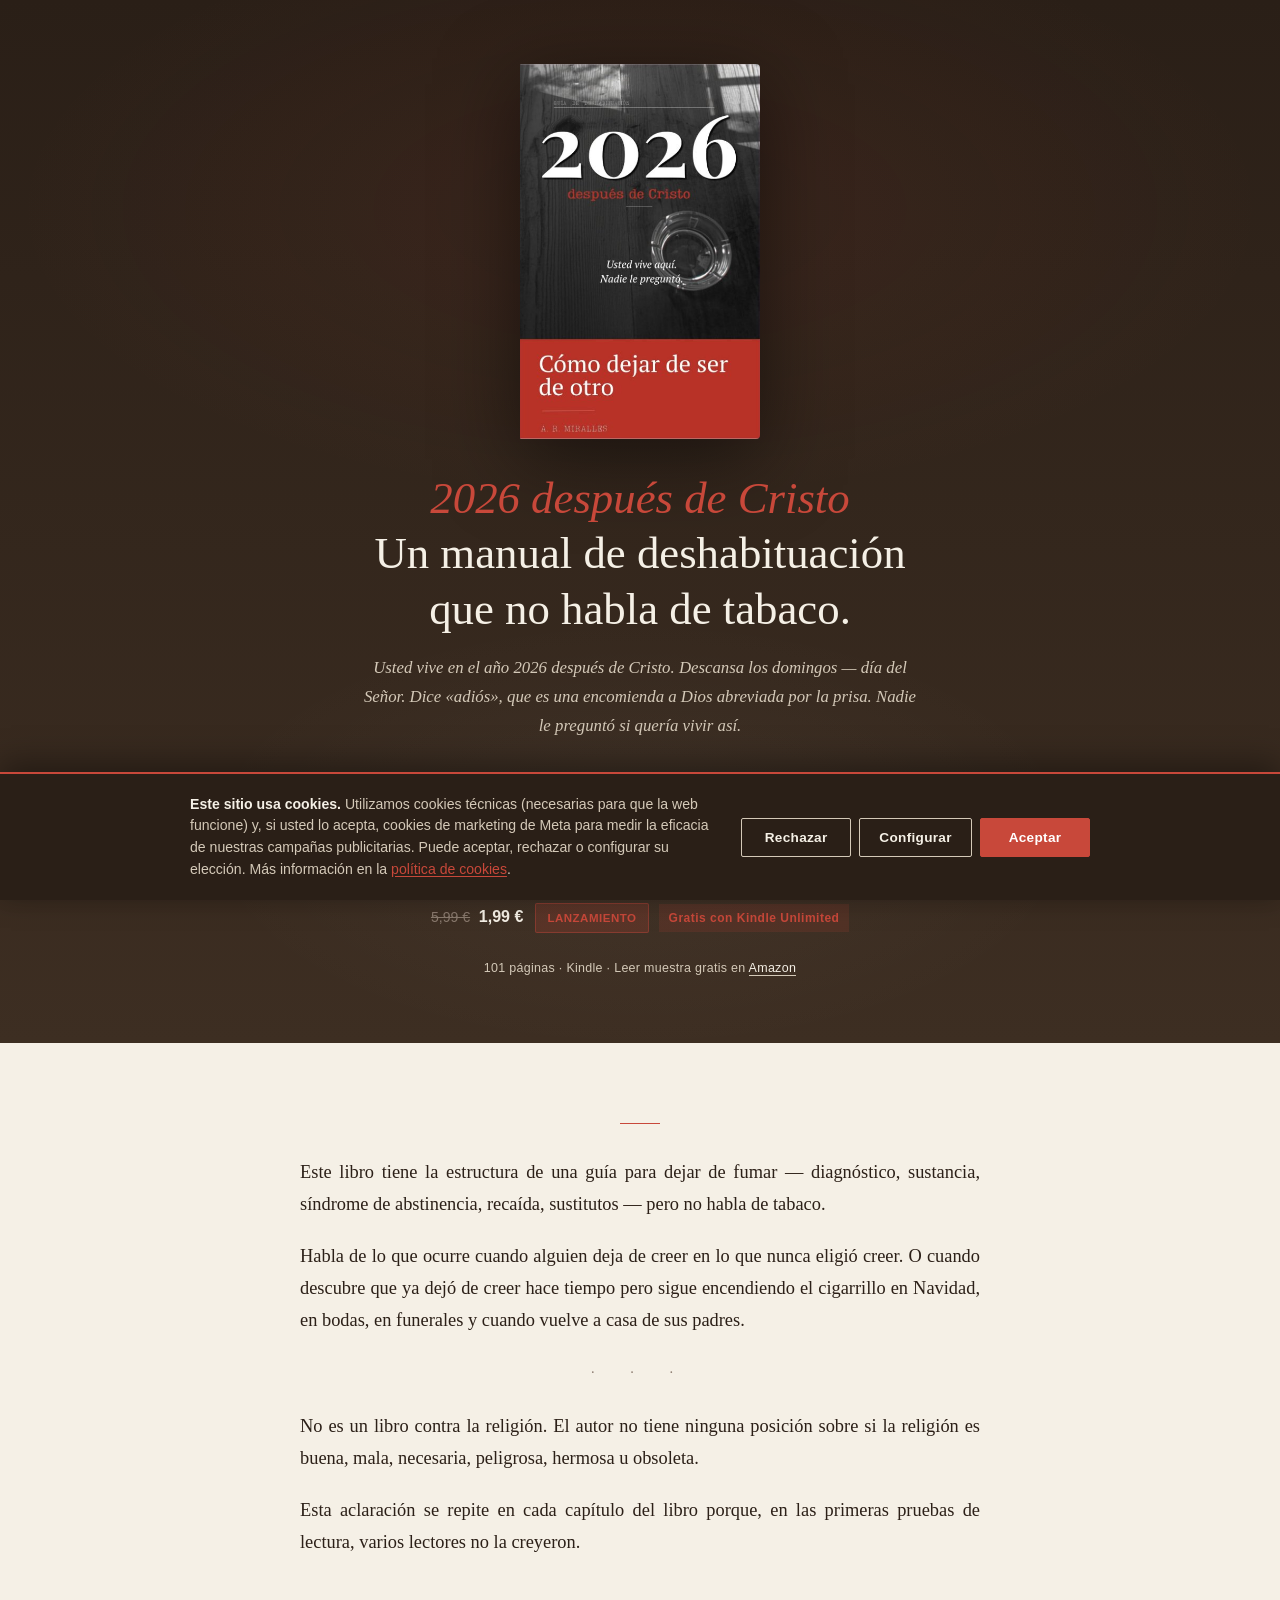
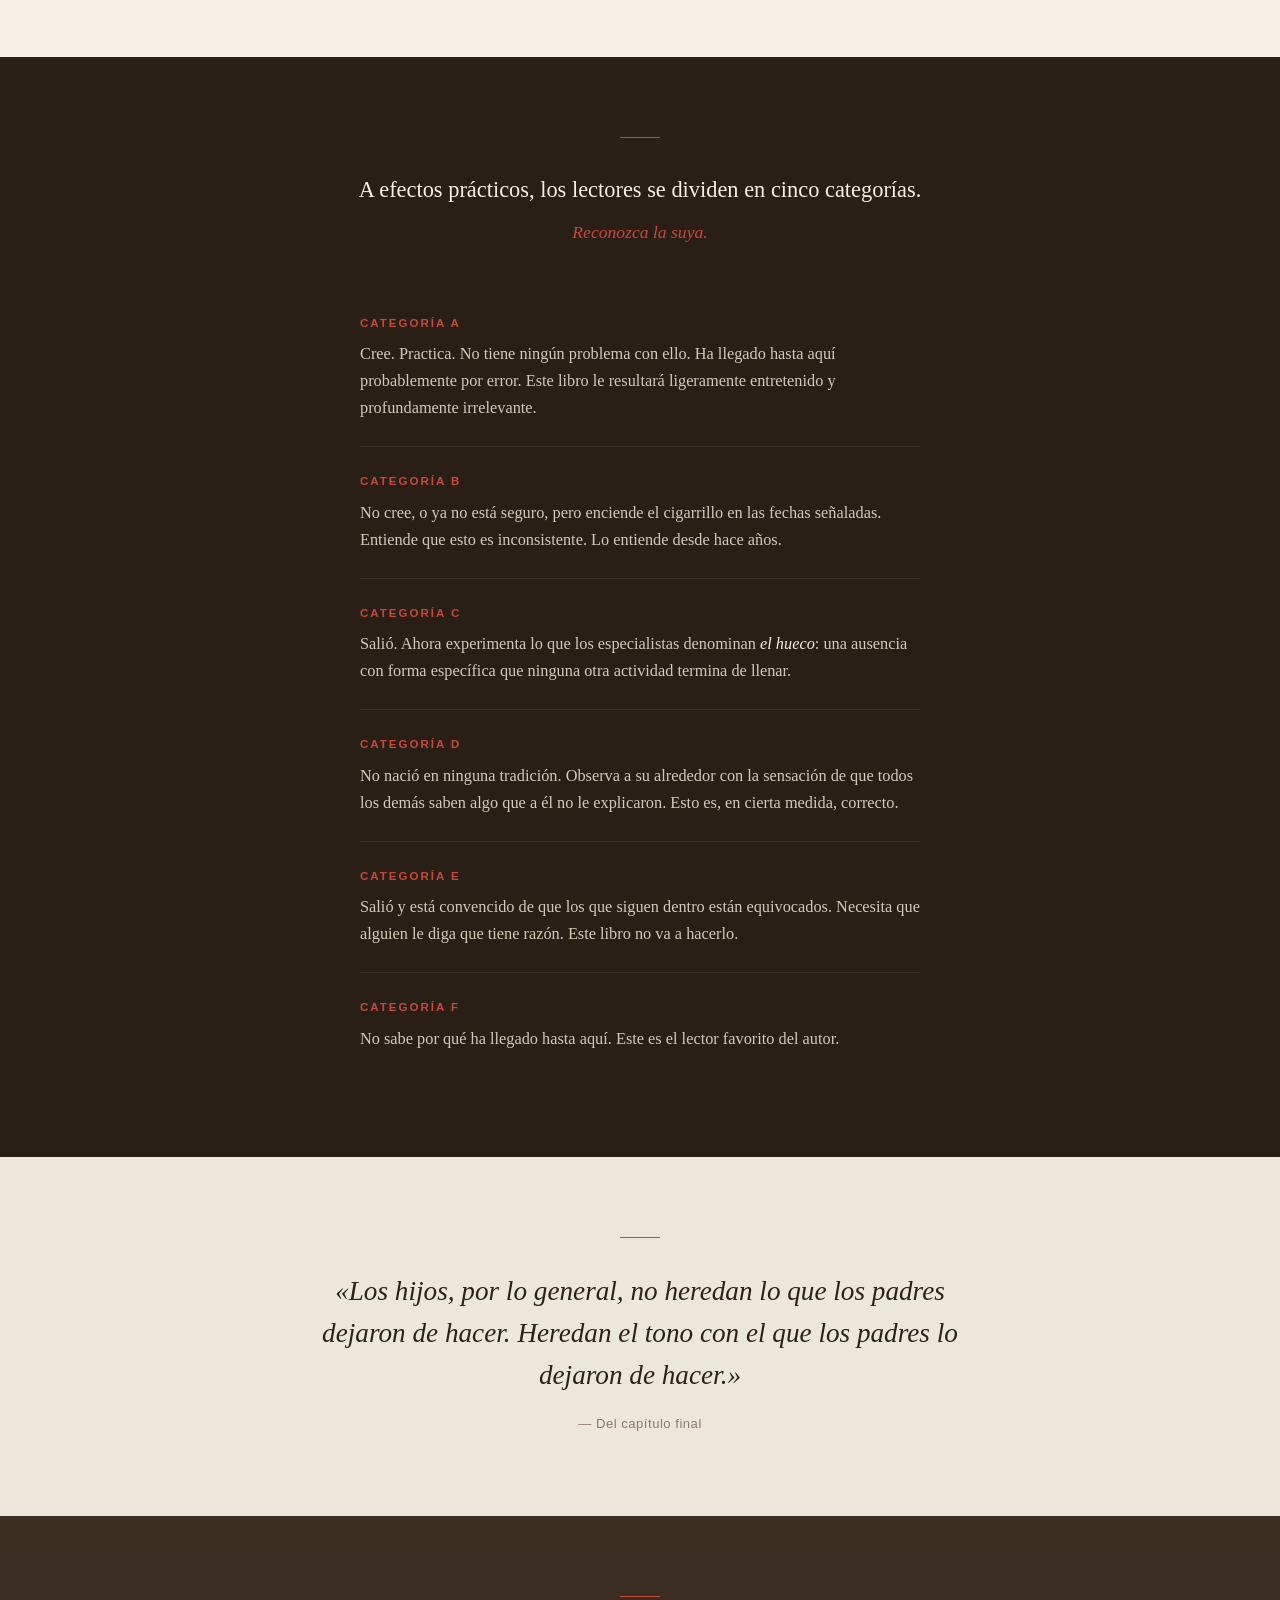
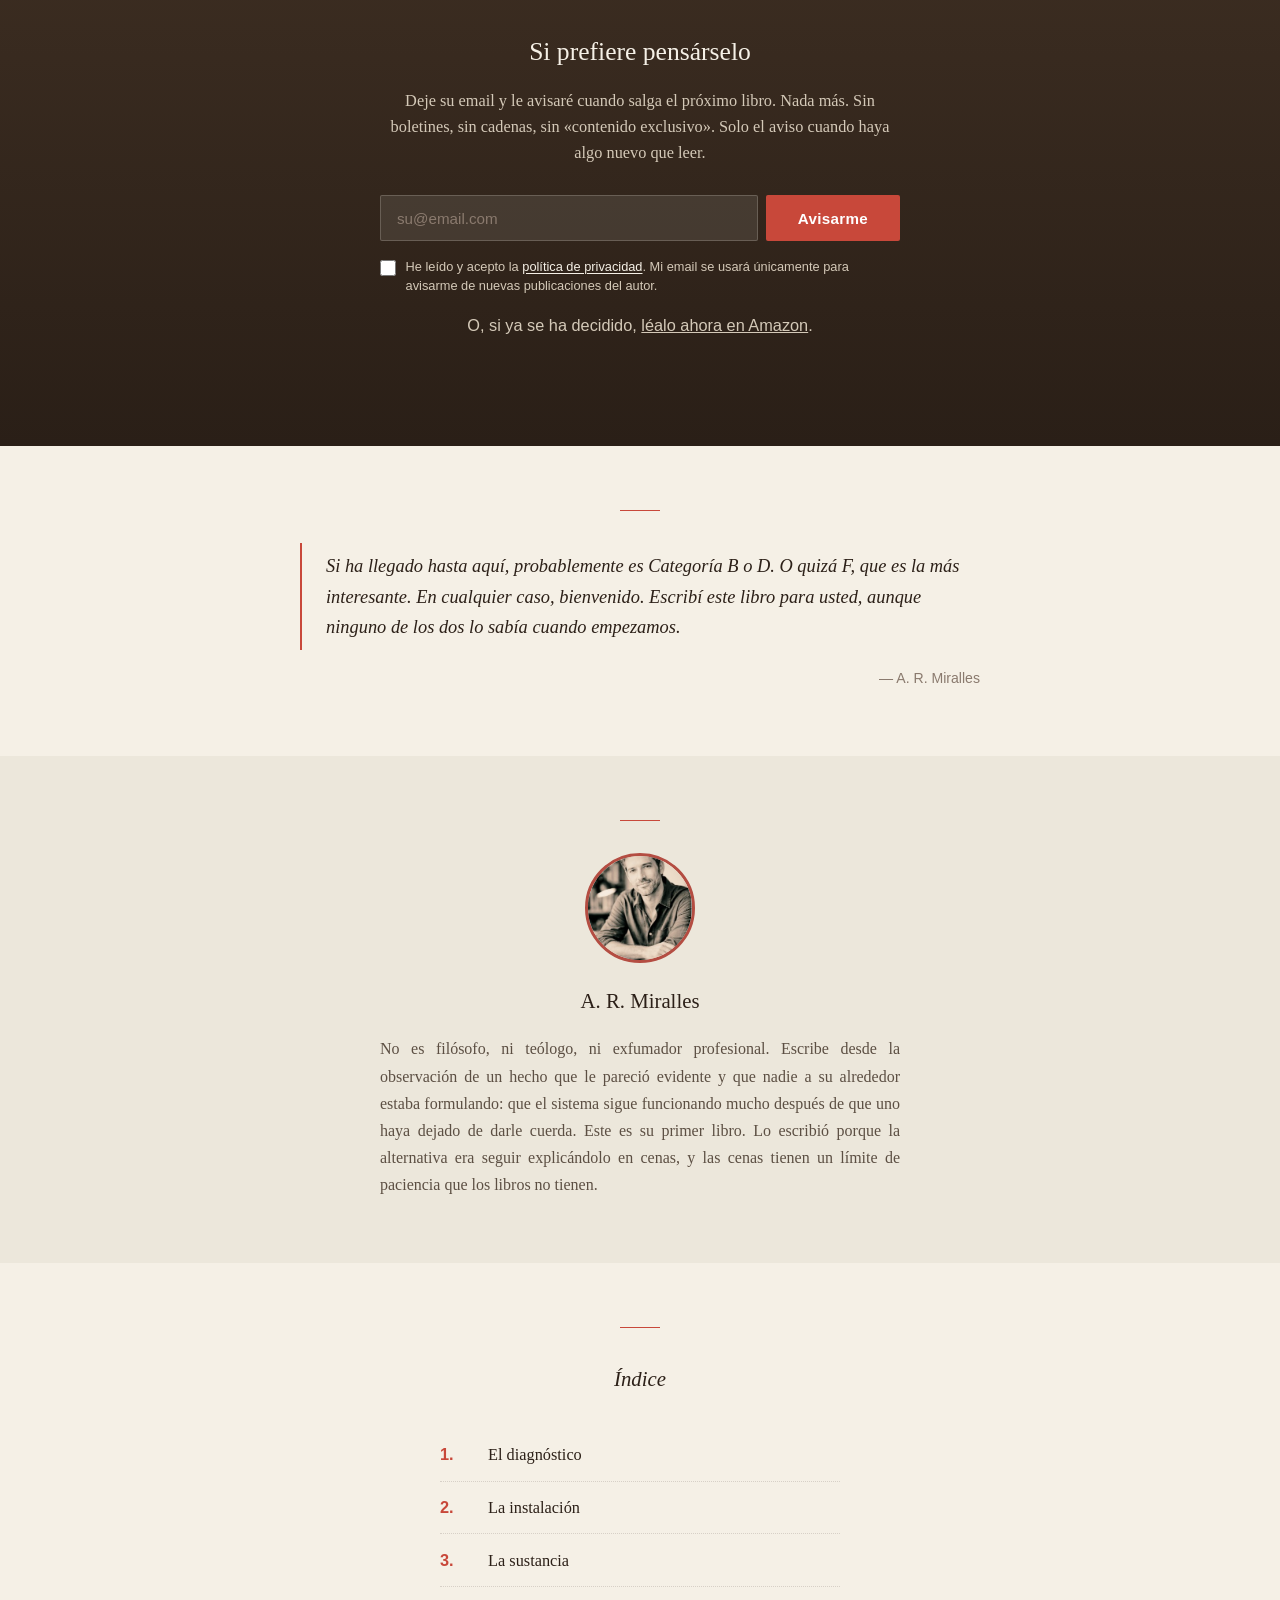
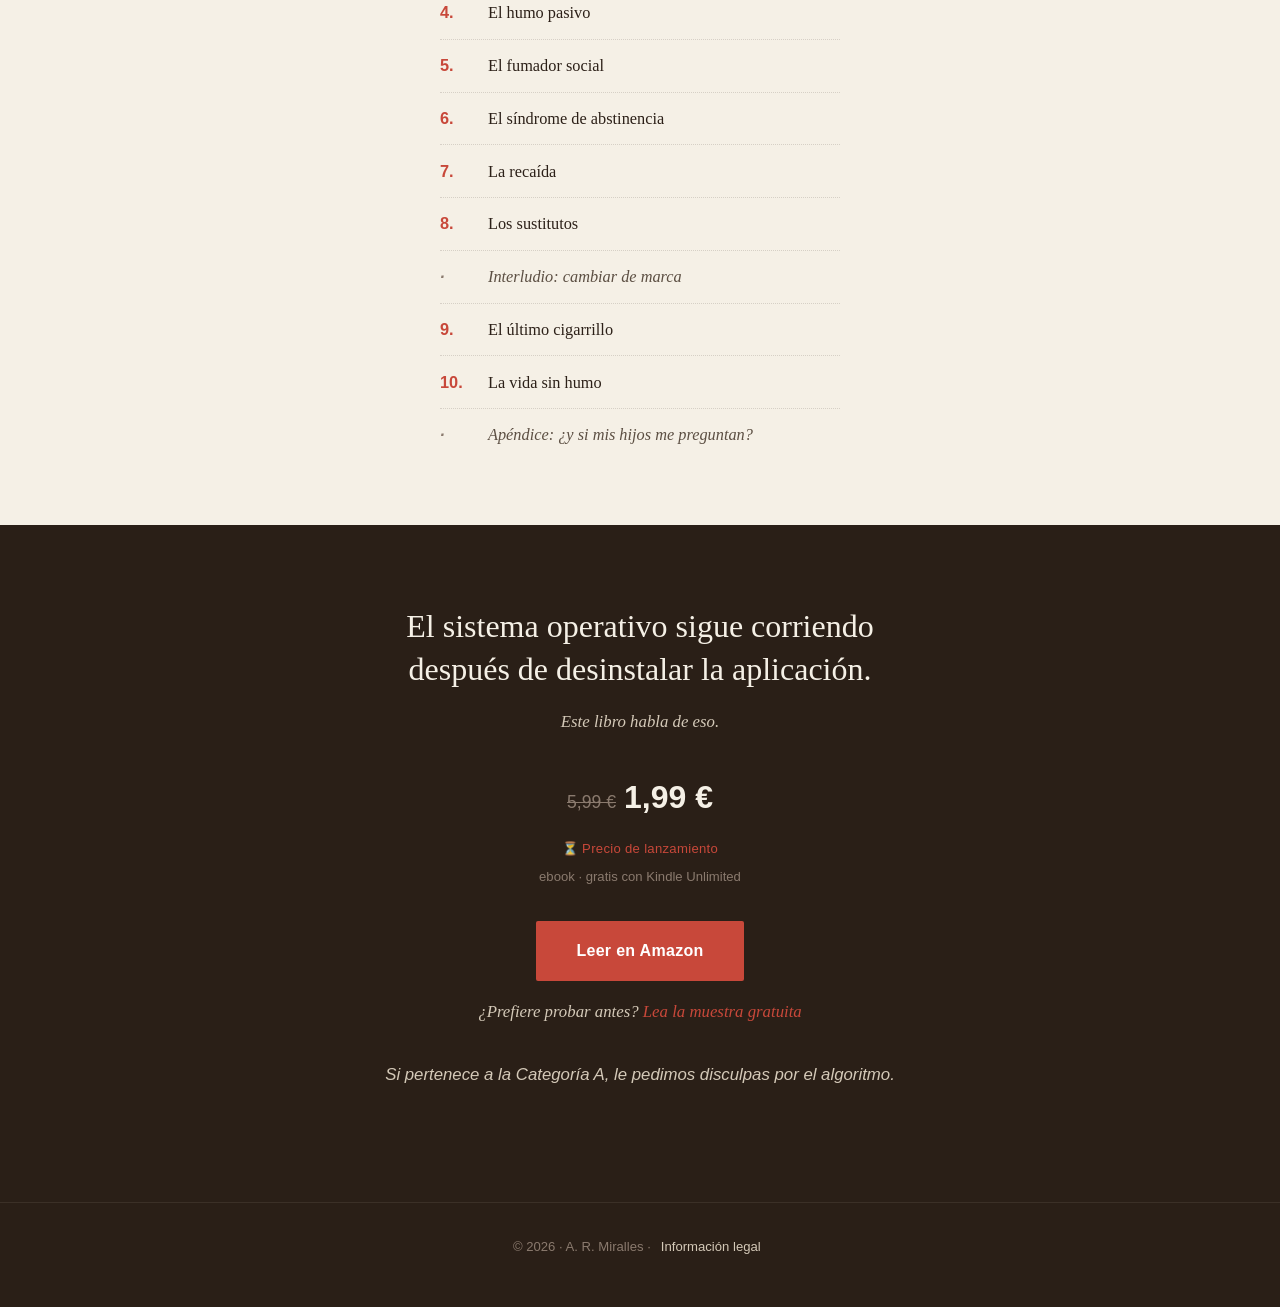
==== commit 728a4ace: "Add files via upload" ====
--- a/index.html
+++ b/index.html
@@ -70,11 +70,11 @@
 }(window, document,'script',
 'https://connect.facebook.net/en_US/fbevents.js');
 </script>
-<noscript><img height="1" width="1" style="display:none" src="https://www.facebook.com/tr?id=1066723349858444&ev=PageView&noscript=1" alt=""/></noscript>
-
-<link rel="preconnect" href="https://fonts.googleapis.com">
-<link rel="preconnect" href="https://fonts.gstatic.com" crossorigin>
-<link href="https://fonts.googleapis.com/css2?family=EB+Garamond:ital,wght@0,400;0,500;0,600;0,700;1,400;1,500&family=DM+Sans:wght@300;400;500;600;700&display=swap" rel="stylesheet">
+<!-- El bloque <noscript> del Pixel se ha eliminado a propósito: cargaría sin pasar por el banner de consentimiento. -->
+
+
+<link rel="preload" href="/assets/fonts/fonts.css" as="style">
+<link rel="stylesheet" href="/assets/fonts/fonts.css">
 
 <style>
 :root {
@@ -1009,30 +1009,35 @@
   btn.textContent = 'Enviando...';
   btn.disabled = true;
 
-  fetch('https://formsubmit.co/ajax/armiralles.2026dc@outlook.com', {
+  fetch('https://suscripciones.armiralles.com/', {
     method: 'POST',
     headers: { 'Content-Type': 'application/json', 'Accept': 'application/json' },
     body: JSON.stringify({
       email: input.value,
-      mensaje: 'Nuevo suscriptor desde armiralles.com — consentimiento aceptado el ' + new Date().toISOString(),
-      _subject: 'Nuevo suscriptor - armiralles.com',
-      _captcha: 'true',
-      _template: 'table'
+      honeypot: honeypot ? honeypot.value : '',
+      consent_timestamp: new Date().toISOString()
     })
   })
   .then(r => r.json())
-  .then(() => {
-    document.getElementById('emailForm').style.display = 'none';
-    document.getElementById('emailOk').classList.add('visible');
-    try {
-      if (typeof fbq === 'function' && window._metaPixelLoaded) {
-        fbq('track', 'CompleteRegistration');
-      }
-    } catch(e) {}
+  .then((data) => {
+    if (data && data.ok) {
+      document.getElementById('emailForm').style.display = 'none';
+      document.getElementById('emailOk').classList.add('visible');
+      try {
+        if (typeof fbq === 'function' && window._metaPixelLoaded) {
+          fbq('track', 'CompleteRegistration');
+        }
+      } catch(e) {}
+    } else {
+      btn.textContent = 'Avisarme';
+      btn.disabled = false;
+      alert('No se ha podido procesar la suscripción. Inténtelo en unos minutos.');
+    }
   })
   .catch(() => {
-    document.getElementById('emailForm').style.display = 'none';
-    document.getElementById('emailOk').classList.add('visible');
+    btn.textContent = 'Avisarme';
+    btn.disabled = false;
+    alert('Error de red. Revise su conexión e inténtelo de nuevo.');
   });
 }
 
--- a/assets/fonts/fonts.css
+++ b/assets/fonts/fonts.css
@@ -0,0 +1,64 @@
+/* Fuentes autohospedadas — sin llamadas a Google.
+   Los archivos .woff2 son opcionales: si no están, los navegadores
+   usan automáticamente las fuentes de fallback del sistema (Georgia
+   para Garamond, el sans-serif del sistema para DM Sans). */
+
+/* ===== EB Garamond ===== */
+@font-face {
+  font-family: 'EB Garamond';
+  font-style: normal;
+  font-weight: 400;
+  font-display: swap;
+  src: local('EB Garamond'), local('EBGaramond-Regular'),
+       url('eb-garamond-latin-400.woff2') format('woff2');
+}
+@font-face {
+  font-family: 'EB Garamond';
+  font-style: normal;
+  font-weight: 500;
+  font-display: swap;
+  src: local('EB Garamond Medium'), local('EBGaramond-Medium'),
+       url('eb-garamond-latin-500.woff2') format('woff2');
+}
+@font-face {
+  font-family: 'EB Garamond';
+  font-style: normal;
+  font-weight: 600;
+  font-display: swap;
+  src: local('EB Garamond SemiBold'), local('EBGaramond-SemiBold'),
+       url('eb-garamond-latin-600.woff2') format('woff2');
+}
+@font-face {
+  font-family: 'EB Garamond';
+  font-style: italic;
+  font-weight: 400;
+  font-display: swap;
+  src: local('EB Garamond Italic'), local('EBGaramond-Italic'),
+       url('eb-garamond-latin-400italic.woff2') format('woff2');
+}
+
+/* ===== DM Sans ===== */
+@font-face {
+  font-family: 'DM Sans';
+  font-style: normal;
+  font-weight: 400;
+  font-display: swap;
+  src: local('DM Sans'), local('DMSans-Regular'),
+       url('dm-sans-latin-400.woff2') format('woff2');
+}
+@font-face {
+  font-family: 'DM Sans';
+  font-style: normal;
+  font-weight: 500;
+  font-display: swap;
+  src: local('DM Sans Medium'), local('DMSans-Medium'),
+       url('dm-sans-latin-500.woff2') format('woff2');
+}
+@font-face {
+  font-family: 'DM Sans';
+  font-style: normal;
+  font-weight: 600;
+  font-display: swap;
+  src: local('DM Sans SemiBold'), local('DMSans-SemiBold'),
+       url('dm-sans-latin-600.woff2') format('woff2');
+}
--- a/assets/fonts/fonts.css
+++ b/assets/fonts/fonts.css
@@ -0,0 +1,64 @@
+/* Fuentes autohospedadas — sin llamadas a Google.
+   Los archivos .woff2 son opcionales: si no están, los navegadores
+   usan automáticamente las fuentes de fallback del sistema (Georgia
+   para Garamond, el sans-serif del sistema para DM Sans). */
+
+/* ===== EB Garamond ===== */
+@font-face {
+  font-family: 'EB Garamond';
+  font-style: normal;
+  font-weight: 400;
+  font-display: swap;
+  src: local('EB Garamond'), local('EBGaramond-Regular'),
+       url('eb-garamond-latin-400.woff2') format('woff2');
+}
+@font-face {
+  font-family: 'EB Garamond';
+  font-style: normal;
+  font-weight: 500;
+  font-display: swap;
+  src: local('EB Garamond Medium'), local('EBGaramond-Medium'),
+       url('eb-garamond-latin-500.woff2') format('woff2');
+}
+@font-face {
+  font-family: 'EB Garamond';
+  font-style: normal;
+  font-weight: 600;
+  font-display: swap;
+  src: local('EB Garamond SemiBold'), local('EBGaramond-SemiBold'),
+       url('eb-garamond-latin-600.woff2') format('woff2');
+}
+@font-face {
+  font-family: 'EB Garamond';
+  font-style: italic;
+  font-weight: 400;
+  font-display: swap;
+  src: local('EB Garamond Italic'), local('EBGaramond-Italic'),
+       url('eb-garamond-latin-400italic.woff2') format('woff2');
+}
+
+/* ===== DM Sans ===== */
+@font-face {
+  font-family: 'DM Sans';
+  font-style: normal;
+  font-weight: 400;
+  font-display: swap;
+  src: local('DM Sans'), local('DMSans-Regular'),
+       url('dm-sans-latin-400.woff2') format('woff2');
+}
+@font-face {
+  font-family: 'DM Sans';
+  font-style: normal;
+  font-weight: 500;
+  font-display: swap;
+  src: local('DM Sans Medium'), local('DMSans-Medium'),
+       url('dm-sans-latin-500.woff2') format('woff2');
+}
+@font-face {
+  font-family: 'DM Sans';
+  font-style: normal;
+  font-weight: 600;
+  font-display: swap;
+  src: local('DM Sans SemiBold'), local('DMSans-SemiBold'),
+       url('dm-sans-latin-600.woff2') format('woff2');
+}
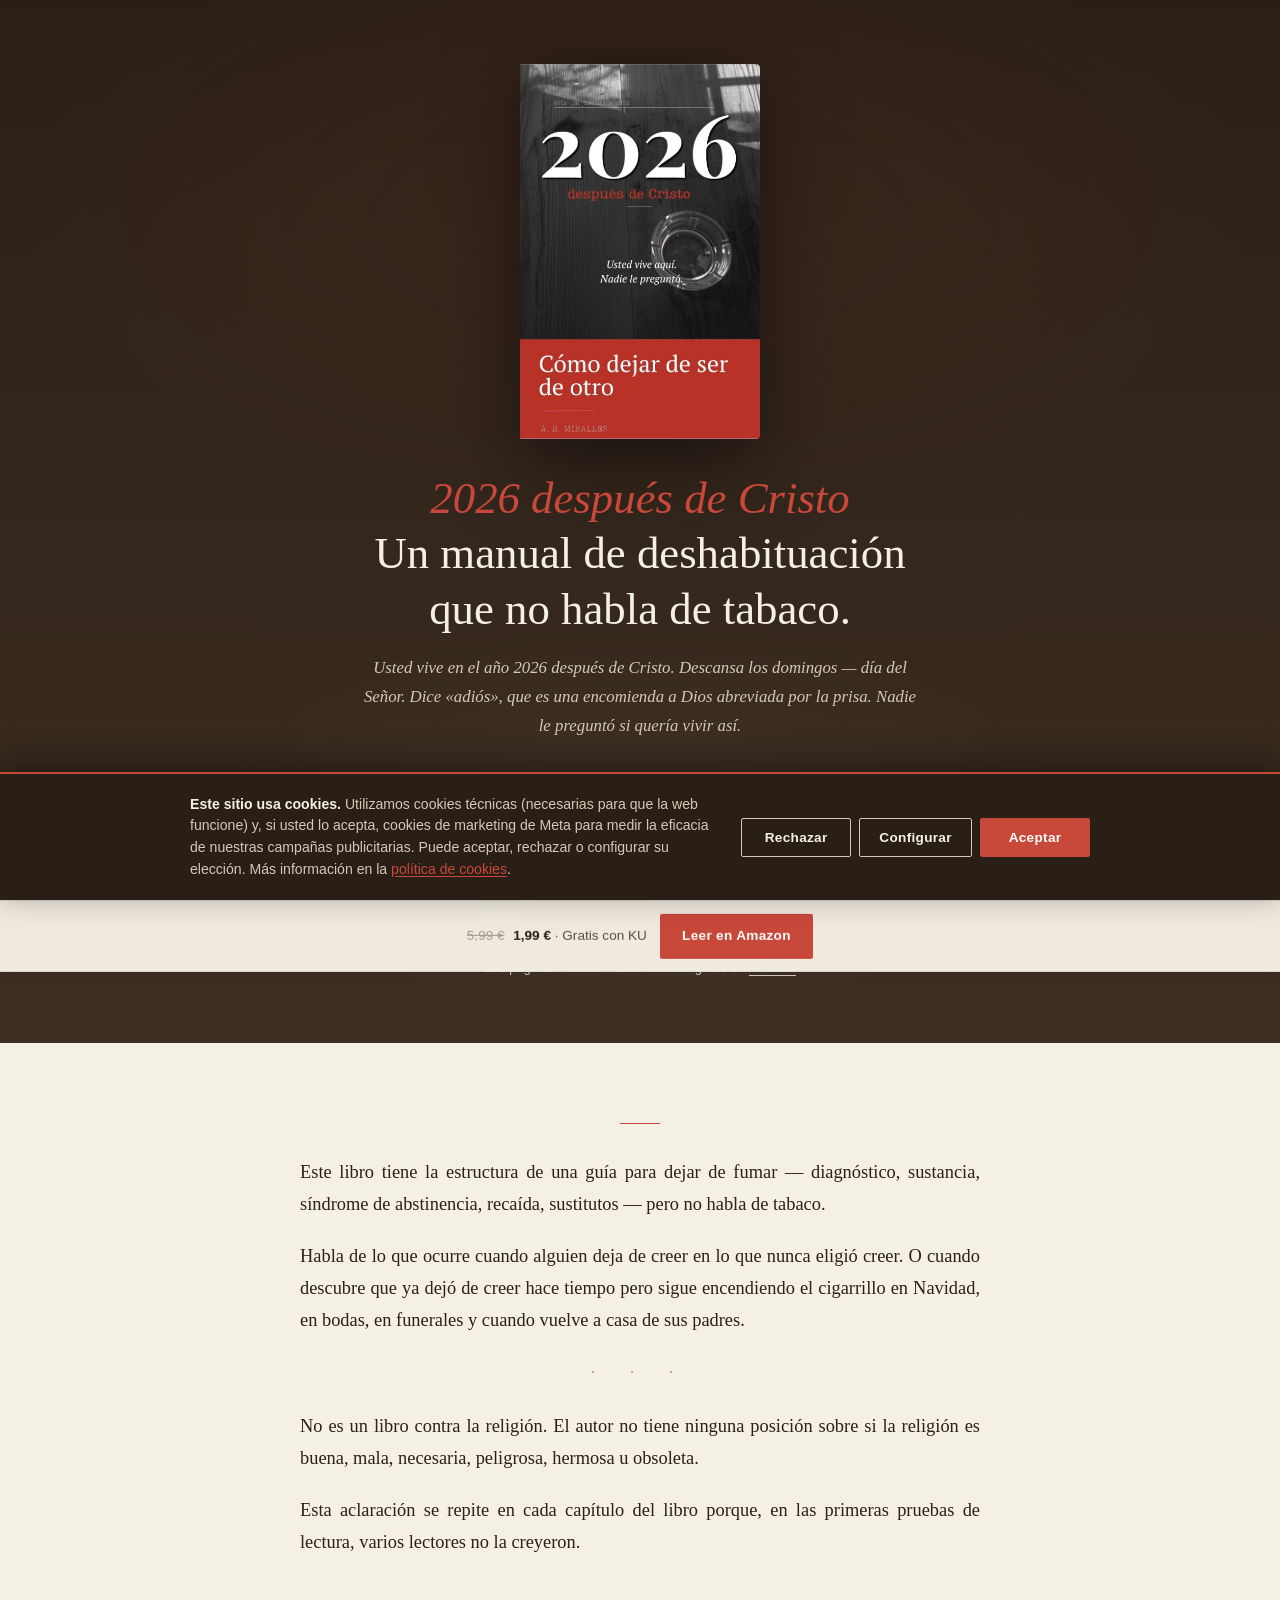
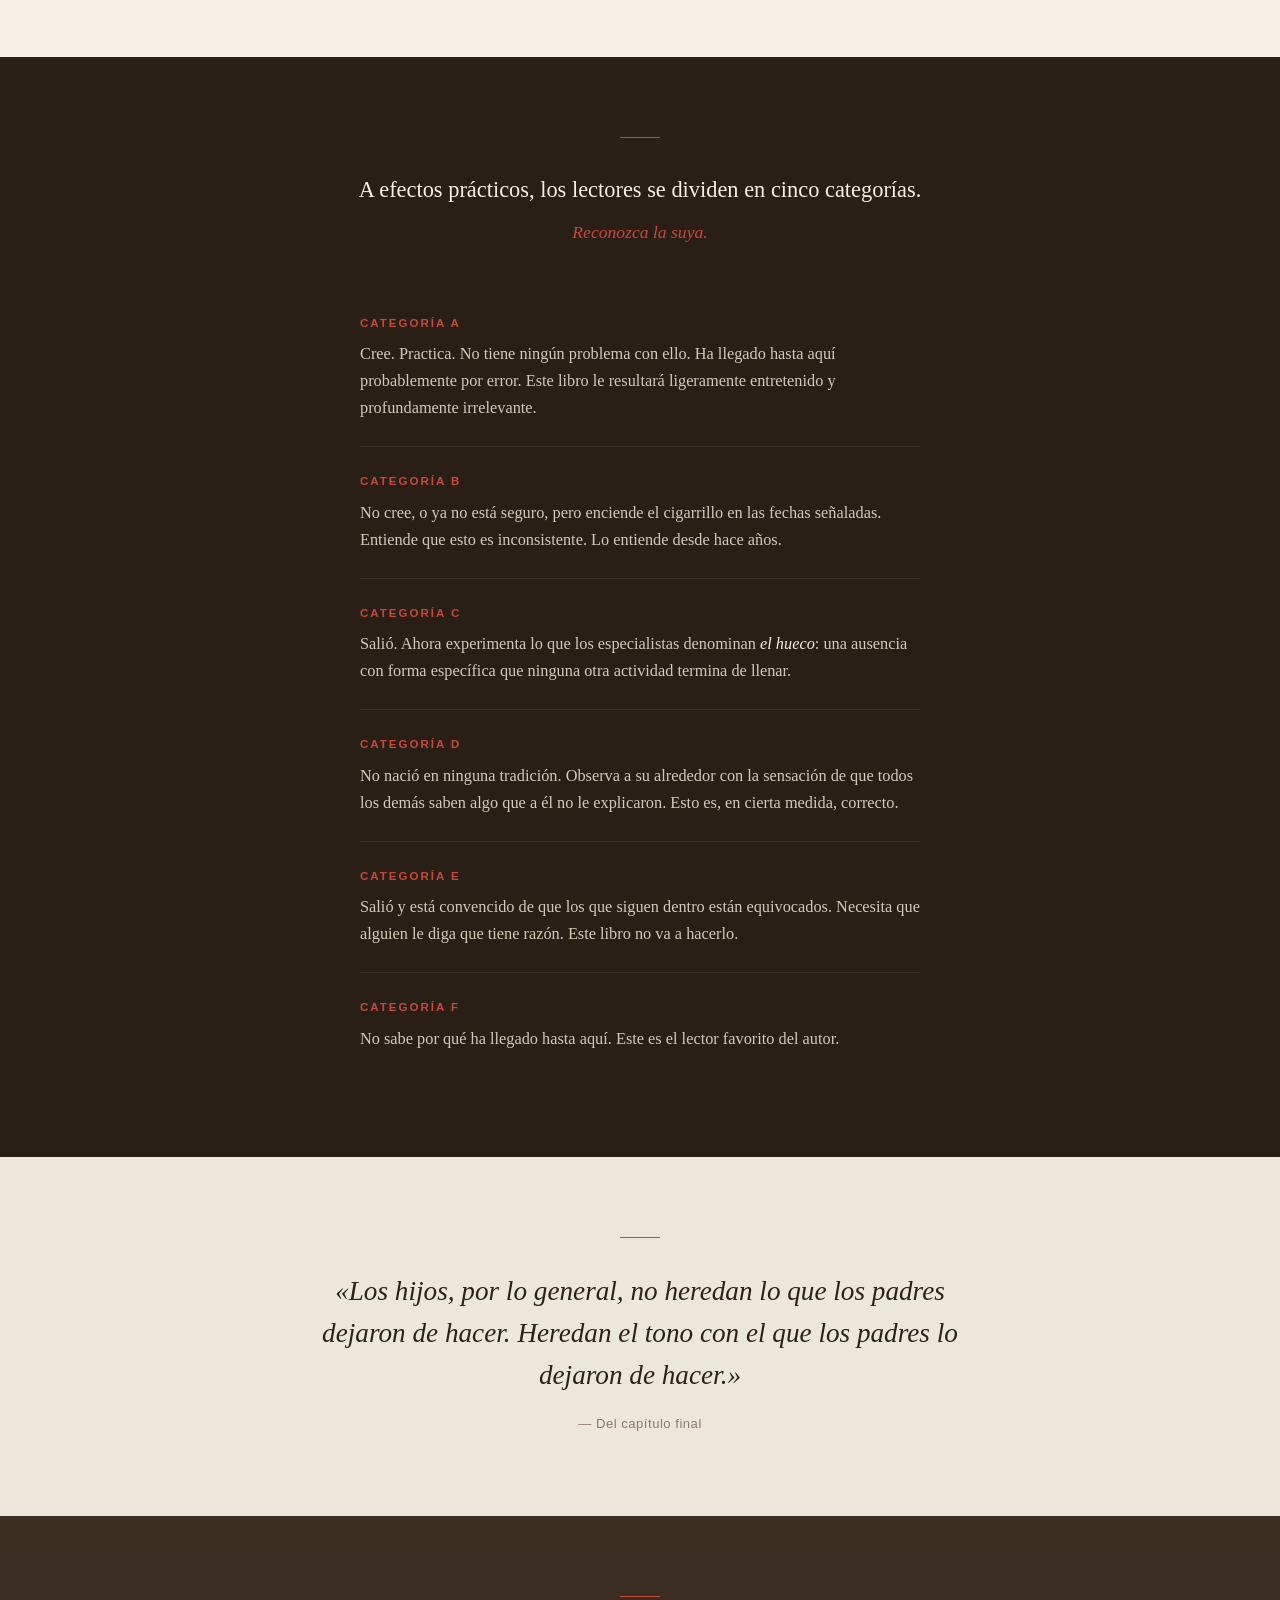
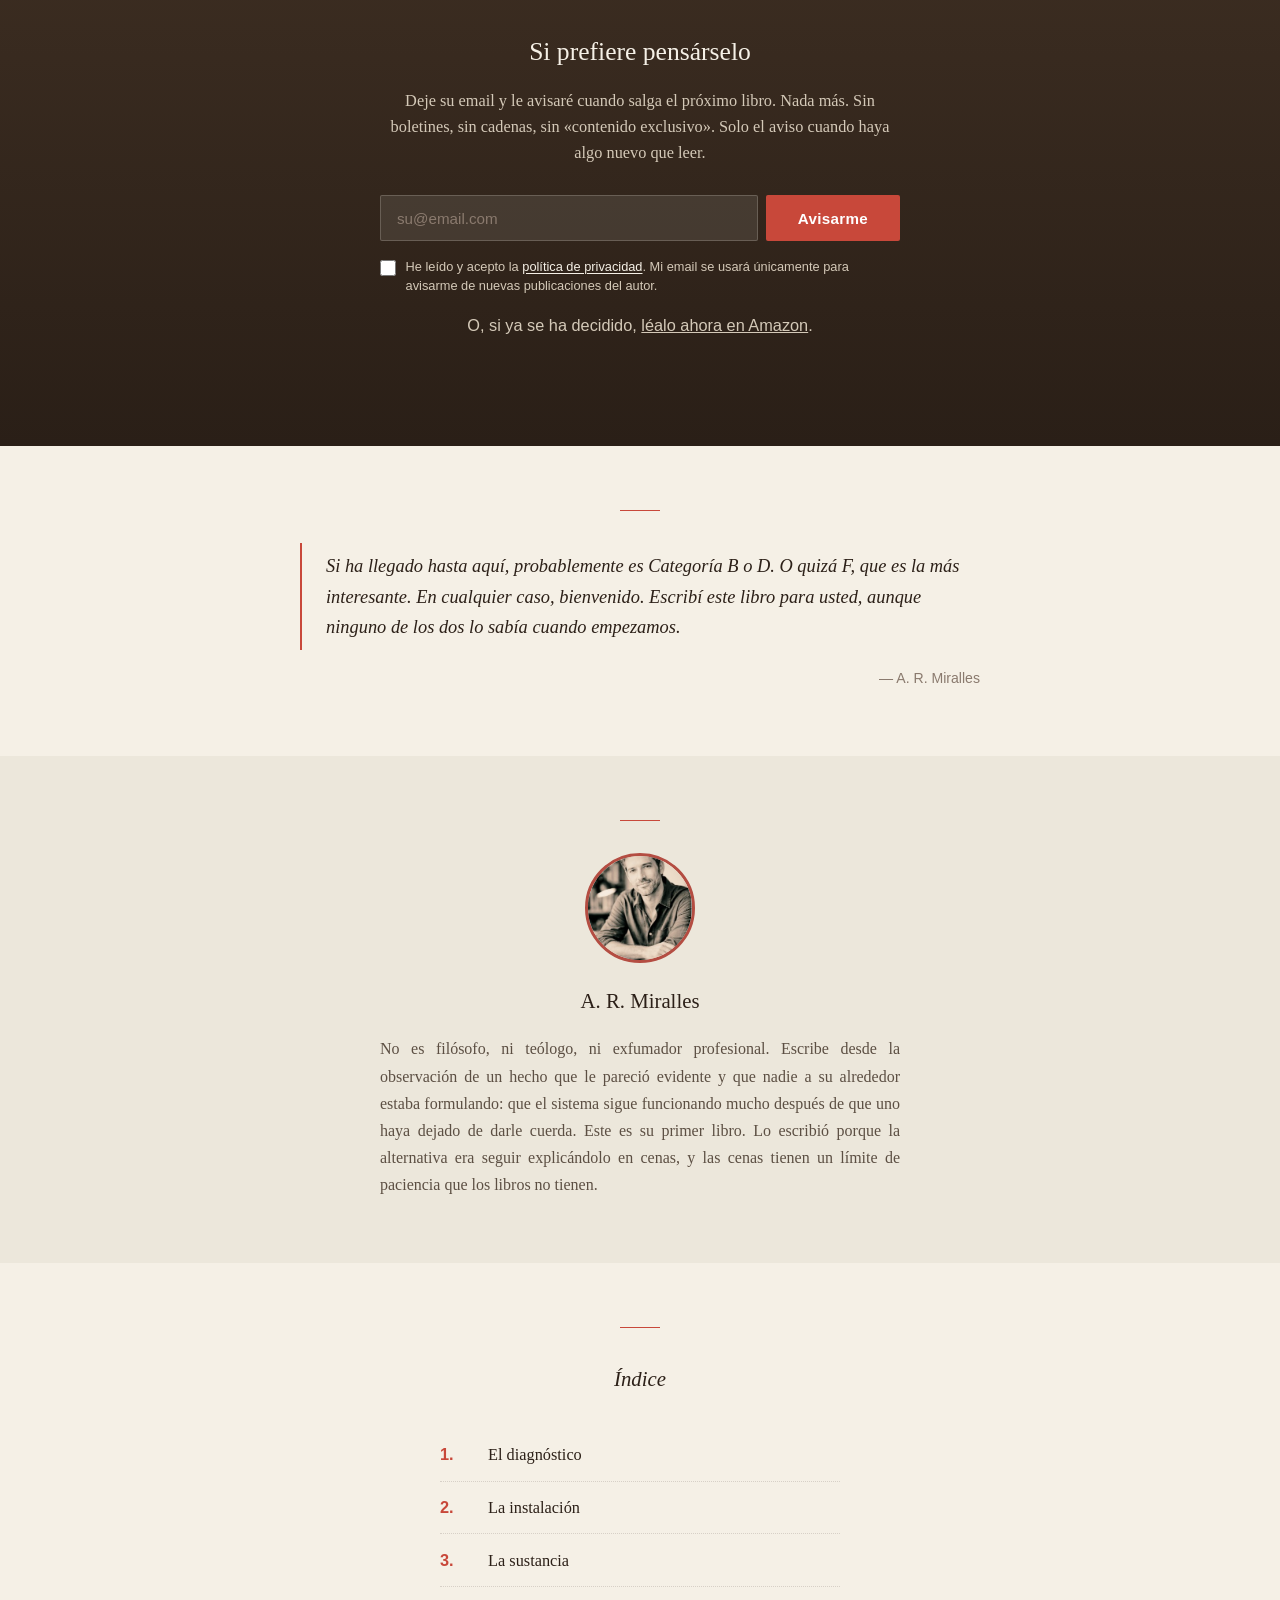
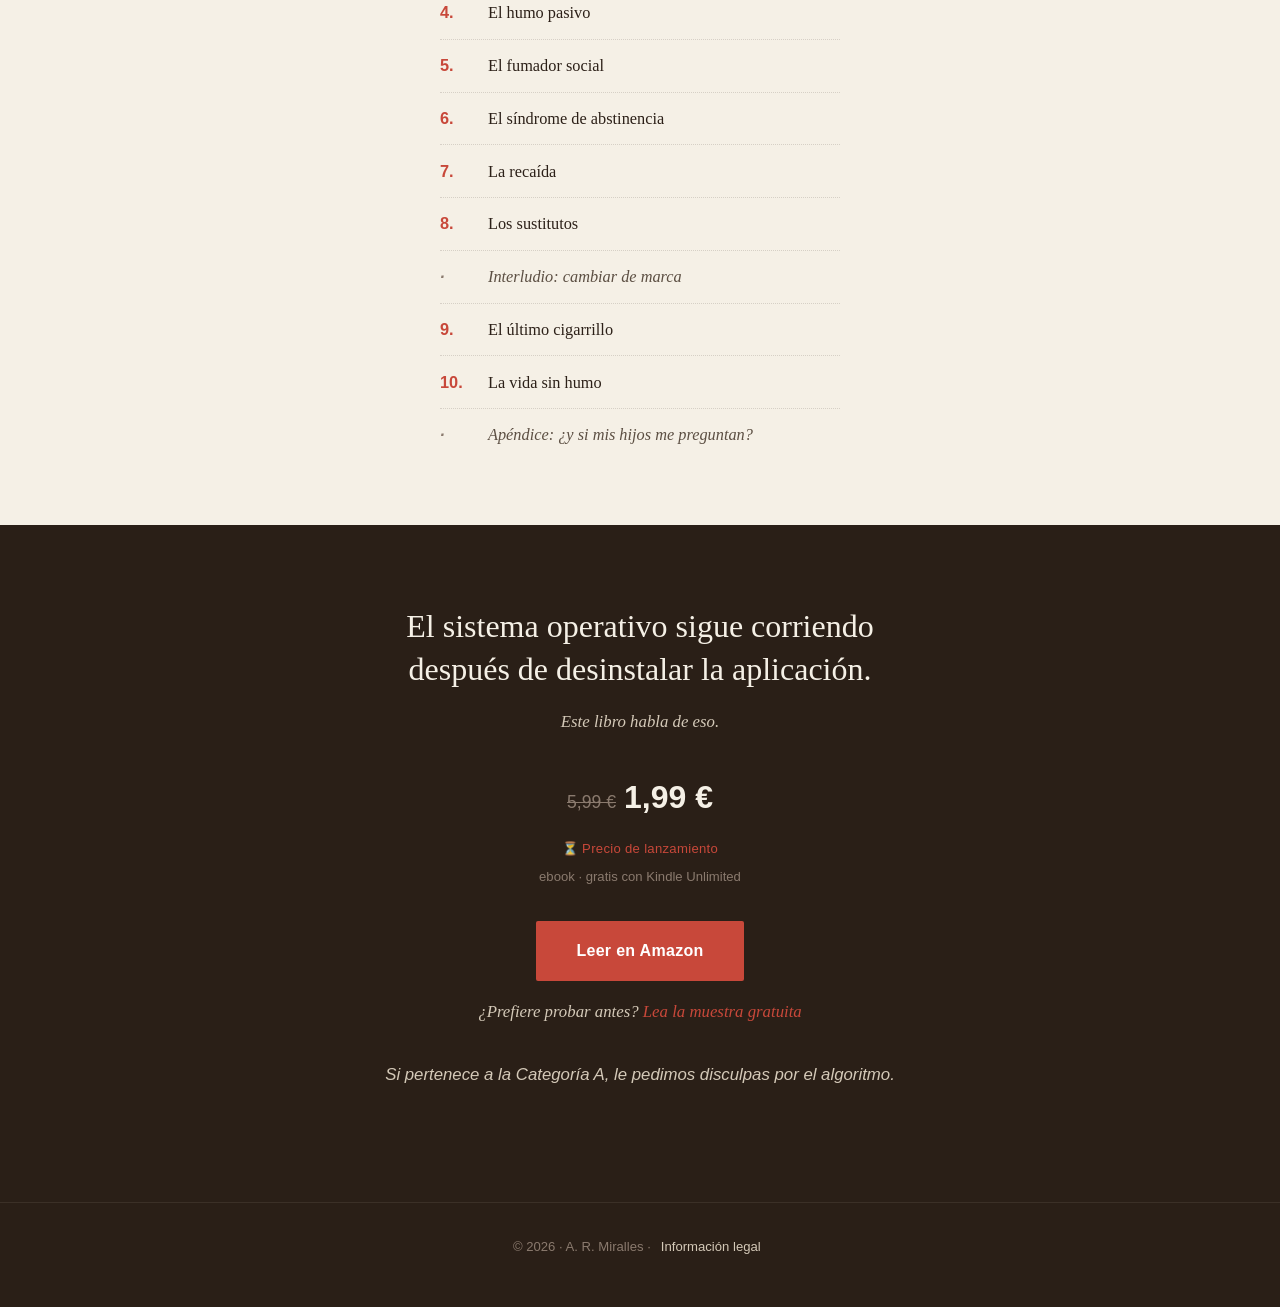
==== commit b601f477: "Update index.html" ====
--- a/index.html
+++ b/index.html
@@ -654,7 +654,7 @@
     <h1><em>2026 después de Cristo</em><br>Un manual de deshabituación<br>que no habla de tabaco.</h1>
     <p class="hero-sub">Usted vive en el año 2026 después de Cristo. Descansa los domingos — día del Señor. Dice «adiós», que es una encomienda a Dios abreviada por la prisa. Nadie le preguntó si quería vivir así.</p>
     <div class="hero-actions">
-      <a href="https://www.amazon.es/dp/B0GWYMPZ6Q" target="_blank" rel="noopener" class="btn" id="cta-hero" onclick="trackAmazonClick('hero')">Leer en Amazon</a>
+      <a href="https://www.amazon.es/dp/B0GWYMPZ6Q" target="_blank" rel="noopener" class="btn" id="cta-hero" onclick="return openAmazonExternal(event, 'https://www.amazon.es/dp/B0GWYMPZ6Q', 'hero')">Leer en Amazon</a>
       <a href="#que-es" class="btn-ghost">¿De qué va? ↓</a>
     </div>
     <p class="price-line">
@@ -665,7 +665,7 @@
     </p>
     <p class="hero-trust">
       101 páginas · Kindle · Leer muestra gratis en
-      <a href="https://www.amazon.es/dp/B0GWYMPZ6Q" target="_blank" rel="noopener" onclick="trackAmazonClick('sample-hero')">Amazon</a>
+      <a href="https://www.amazon.es/dp/B0GWYMPZ6Q" target="_blank" rel="noopener" onclick="return openAmazonExternal(event, 'https://www.amazon.es/dp/B0GWYMPZ6Q', 'sample-hero')">Amazon</a>
     </p>
   </div>
 </section>
@@ -743,7 +743,7 @@
           <input type="checkbox" id="privacyConsent" required>
           <label for="privacyConsent">He leído y acepto la <a href="/privacidad.html" target="_blank" rel="noopener">política de privacidad</a>. Mi email se usará únicamente para avisarme de nuevas publicaciones del autor.</label>
         </div>
-        <p class="email-note">O, si ya se ha decidido, <a href="https://www.amazon.es/dp/B0GWYMPZ6Q" target="_blank" rel="noopener" onclick="trackAmazonClick('email-section')">léalo ahora en Amazon</a>.</p>
+        <p class="email-note">O, si ya se ha decidido, <a href="https://www.amazon.es/dp/B0GWYMPZ6Q" target="_blank" rel="noopener" onclick="return openAmazonExternal(event, 'https://www.amazon.es/dp/B0GWYMPZ6Q', 'email-section')">léalo ahora en Amazon</a>.</p>
       </div>
       <div class="email-ok" id="emailOk">✓ Apuntado. Le escribiré cuando haya algo nuevo.</div>
     </div>
@@ -805,9 +805,9 @@
       <span class="launch-note">⏳ Precio de lanzamiento</span>
       <span class="note">ebook · gratis con Kindle Unlimited</span>
     </div>
-    <a href="https://www.amazon.es/dp/B0GWYMPZ6Q" target="_blank" rel="noopener" class="btn" style="padding:1rem 2.5rem;font-size:1rem" onclick="trackAmazonClick('final-cta')">Leer en Amazon</a>
+    <a href="https://www.amazon.es/dp/B0GWYMPZ6Q" target="_blank" rel="noopener" class="btn" style="padding:1rem 2.5rem;font-size:1rem" onclick="return openAmazonExternal(event, 'https://www.amazon.es/dp/B0GWYMPZ6Q', 'final-cta')">Leer en Amazon</a>
     <p class="sample-link">
-      ¿Prefiere probar antes? <a href="https://www.amazon.es/dp/B0GWYMPZ6Q" target="_blank" rel="noopener" onclick="trackAmazonClick('sample-final')">Lea la muestra gratuita</a>
+      ¿Prefiere probar antes? <a href="https://www.amazon.es/dp/B0GWYMPZ6Q" target="_blank" rel="noopener" onclick="return openAmazonExternal(event, 'https://www.amazon.es/dp/B0GWYMPZ6Q', 'sample-final')">Lea la muestra gratuita</a>
     </p>
     <p class="guarantee-line">Si pertenece a la Categoría A, le pedimos disculpas por el algoritmo.</p>
   </div>
@@ -824,7 +824,7 @@
     <span style="text-decoration:line-through;opacity:0.5;margin-right:0.3rem">5,99 €</span>
     <strong>1,99 €</strong> · Gratis con KU
   </span>
-  <a href="https://www.amazon.es/dp/B0GWYMPZ6Q" target="_blank" rel="noopener" class="btn" style="padding:0.65rem 1.4rem;font-size:0.85rem" onclick="trackAmazonClick('sticky')">Leer en Amazon</a>
+  <a href="https://www.amazon.es/dp/B0GWYMPZ6Q" target="_blank" rel="noopener" class="btn" style="padding:0.65rem 1.4rem;font-size:0.85rem" onclick="return openAmazonExternal(event, 'https://www.amazon.es/dp/B0GWYMPZ6Q', 'sticky')">Leer en Amazon</a>
 </div>
 
 <!-- COOKIE BANNER -->
@@ -861,6 +861,34 @@
 </div>
 
 <script>
+// ══════════════════════════════════════════════════════════
+// FORZAR APERTURA EN NAVEGADOR EXTERNO DESDE IN-APP BROWSER
+// ══════════════════════════════════════════════════════════
+function openAmazonExternal(e, url, location) {
+  trackAmazonClick(location);
+
+  var ua = navigator.userAgent || '';
+  var isIG = /Instagram|FBAN|FBAV|FB_IAB/.test(ua);
+  var isAndroid = /Android/.test(ua);
+
+  if (!isIG) return true; // navegador normal, comportamiento por defecto
+
+  e.preventDefault();
+
+  if (isAndroid) {
+    // Intent URL: fuerza la apertura en Chrome (o el navegador por defecto del sistema)
+    var intentUrl = 'intent://' + url.replace(/^https?:\/\//, '') +
+      '#Intent;scheme=https;package=com.android.chrome;S.browser_fallback_url=' +
+      encodeURIComponent(url) + ';end';
+    window.location.href = intentUrl;
+  } else {
+    // iOS: openExternalBrowser es el parámetro que algunos in-app browsers de Meta respetan
+    var sep = url.indexOf('?') !== -1 ? '&' : '?';
+    window.location.href = url + sep + 'openExternalBrowser=1';
+  }
+  return false;
+}
+
 // ══════════════════════════════════════════════════════════
 // GESTIÓN DE CONSENTIMIENTO DE COOKIES
 // ══════════════════════════════════════════════════════════
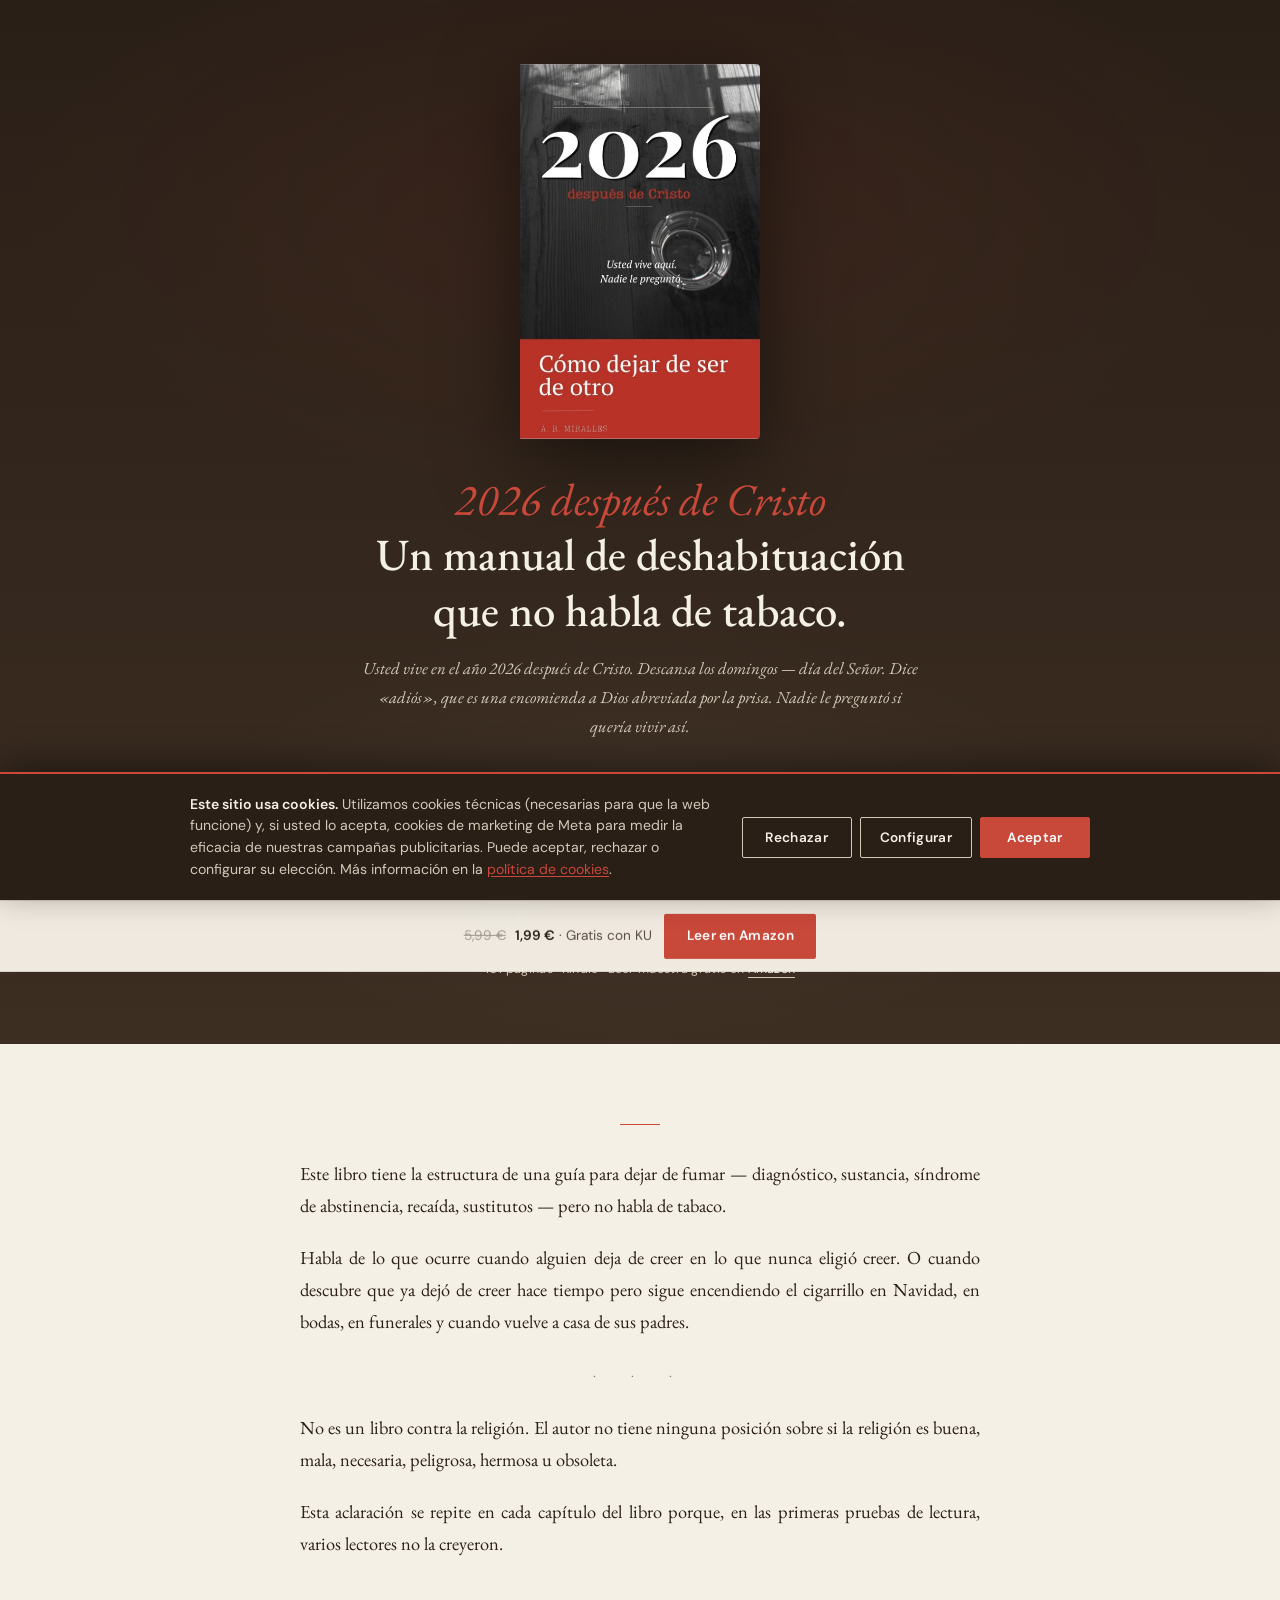
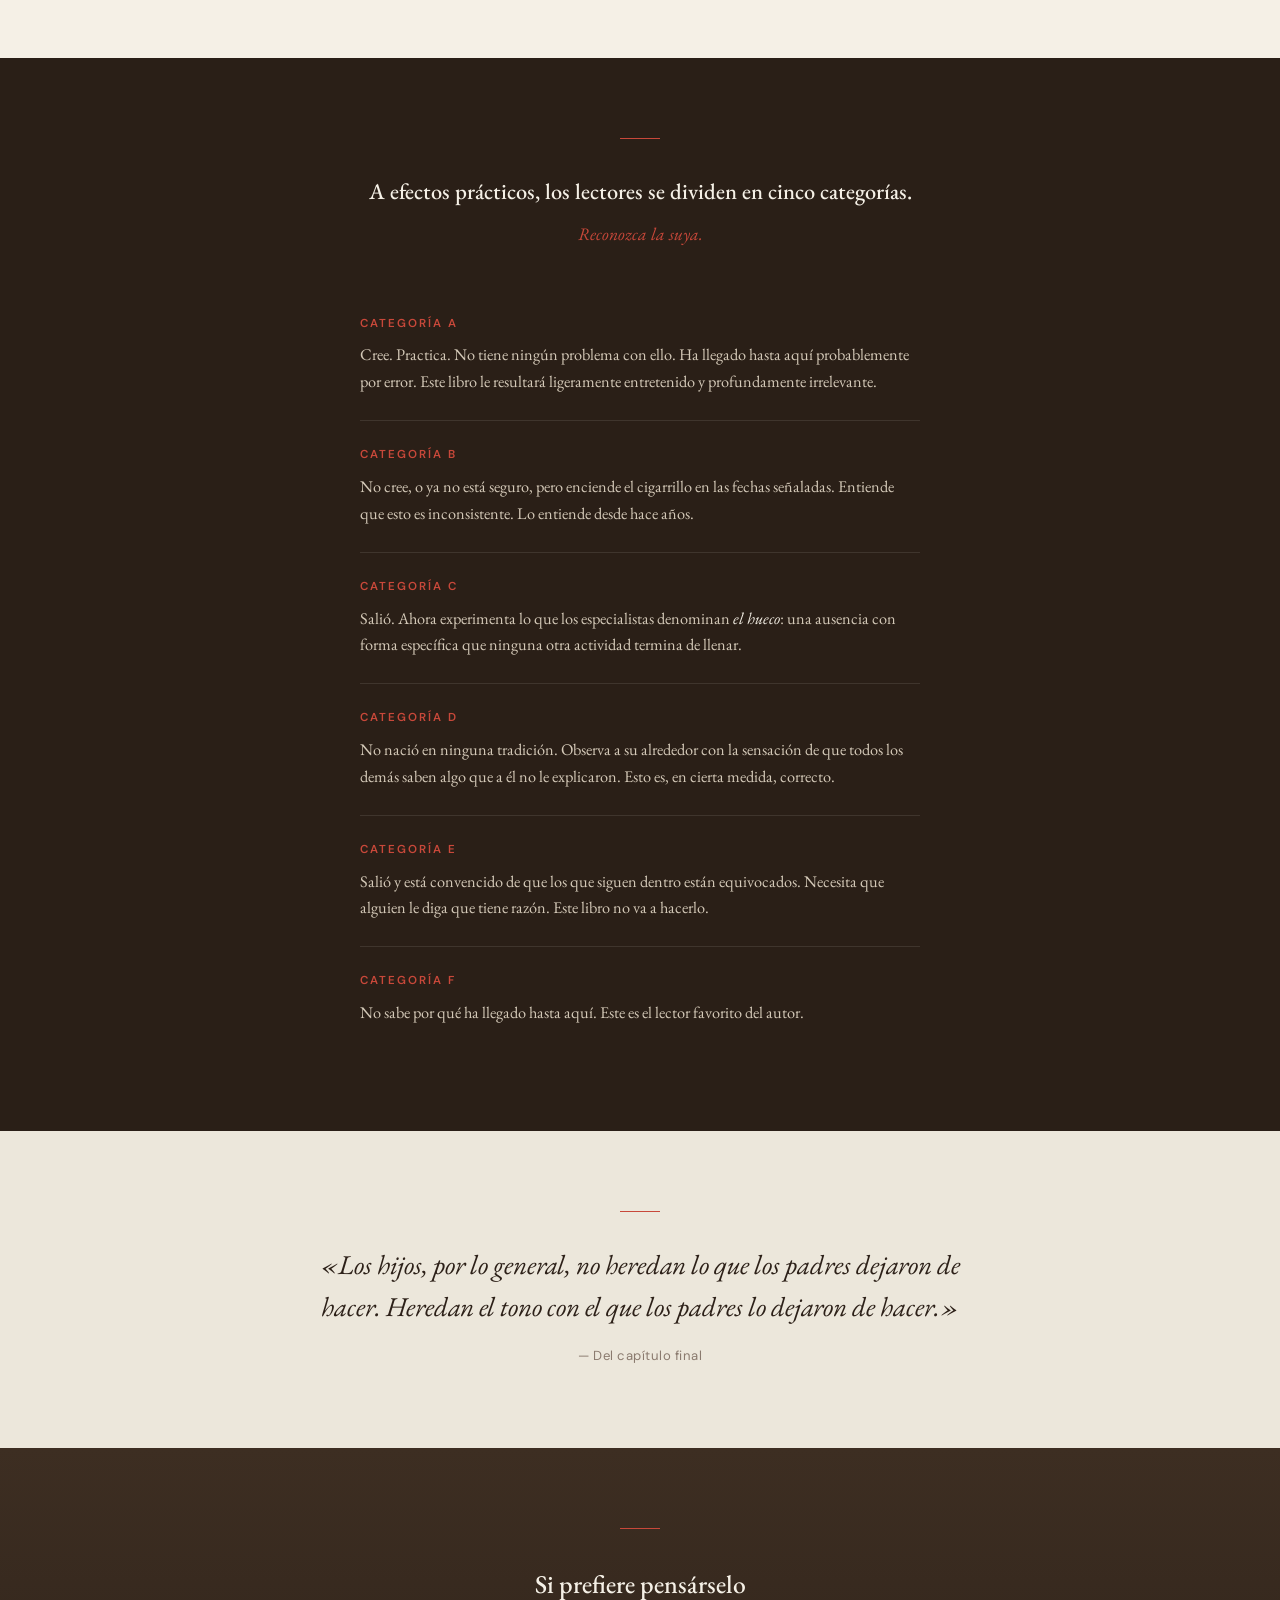
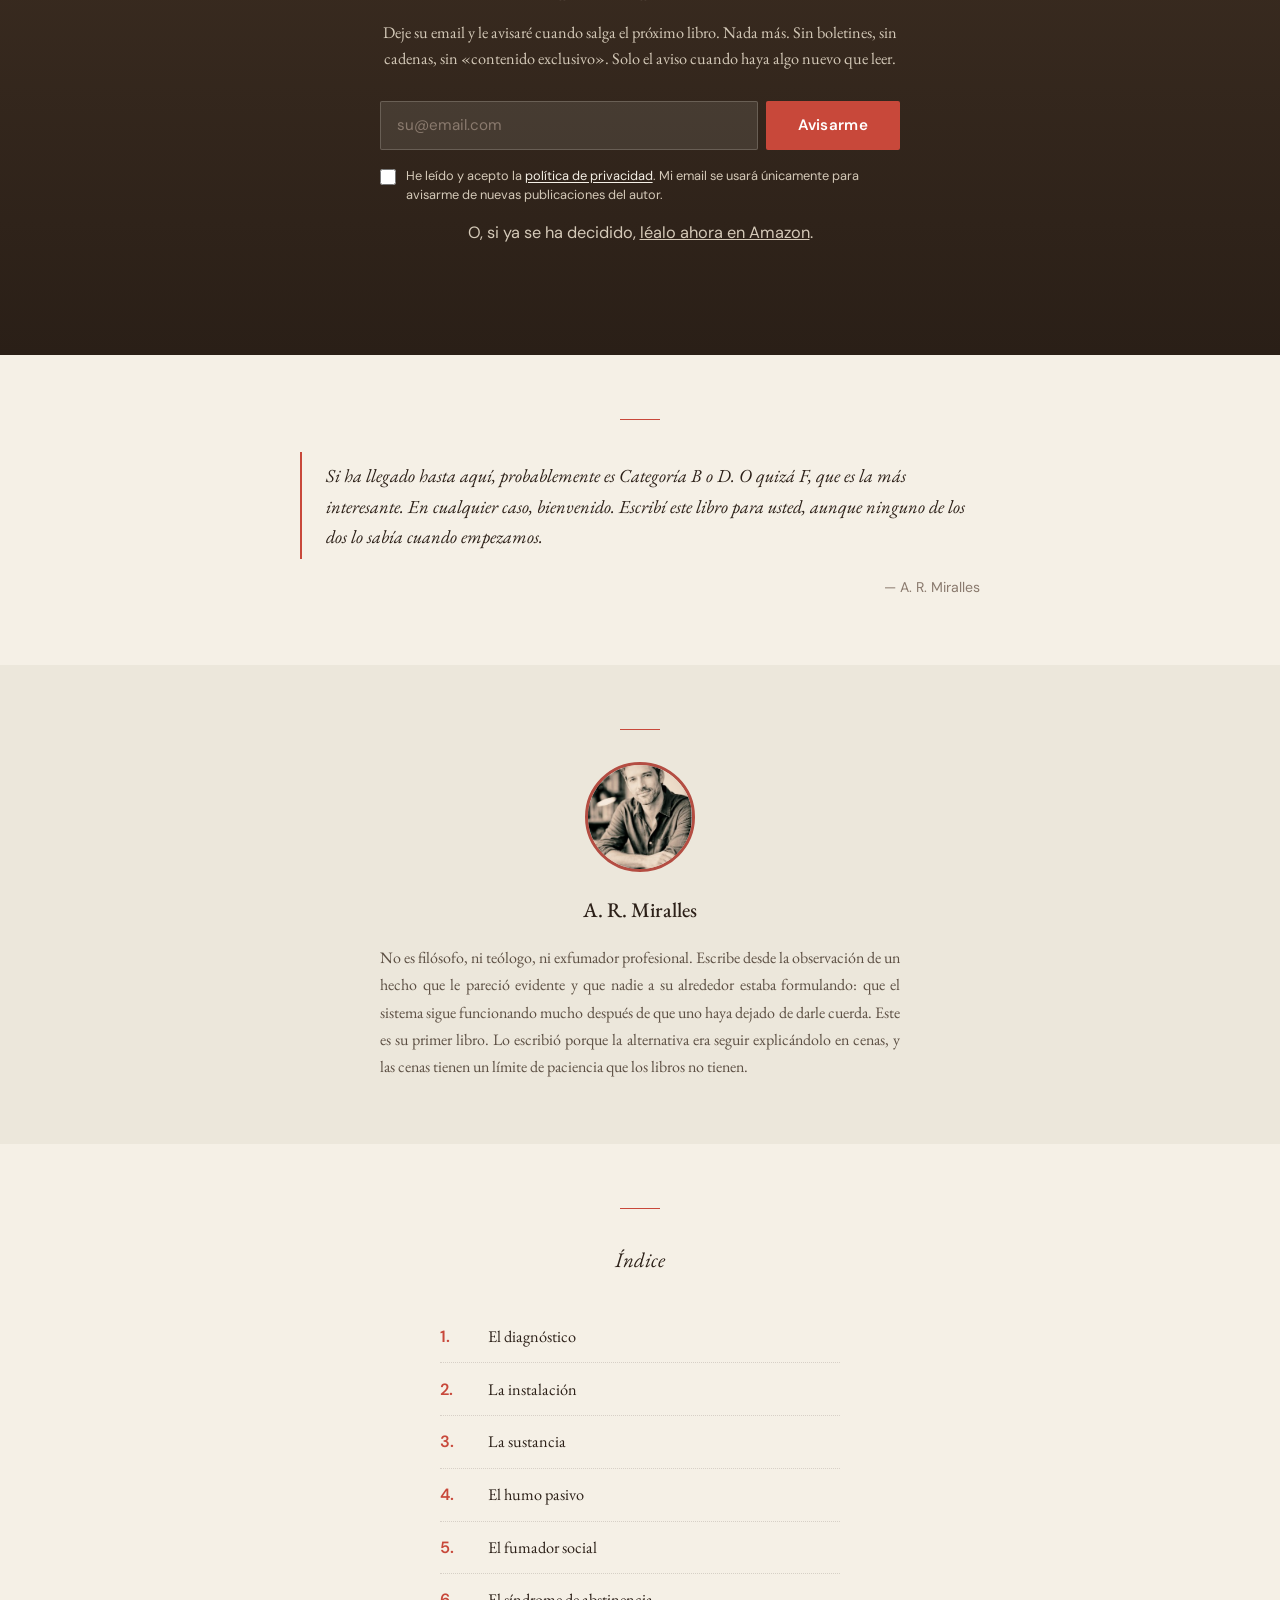
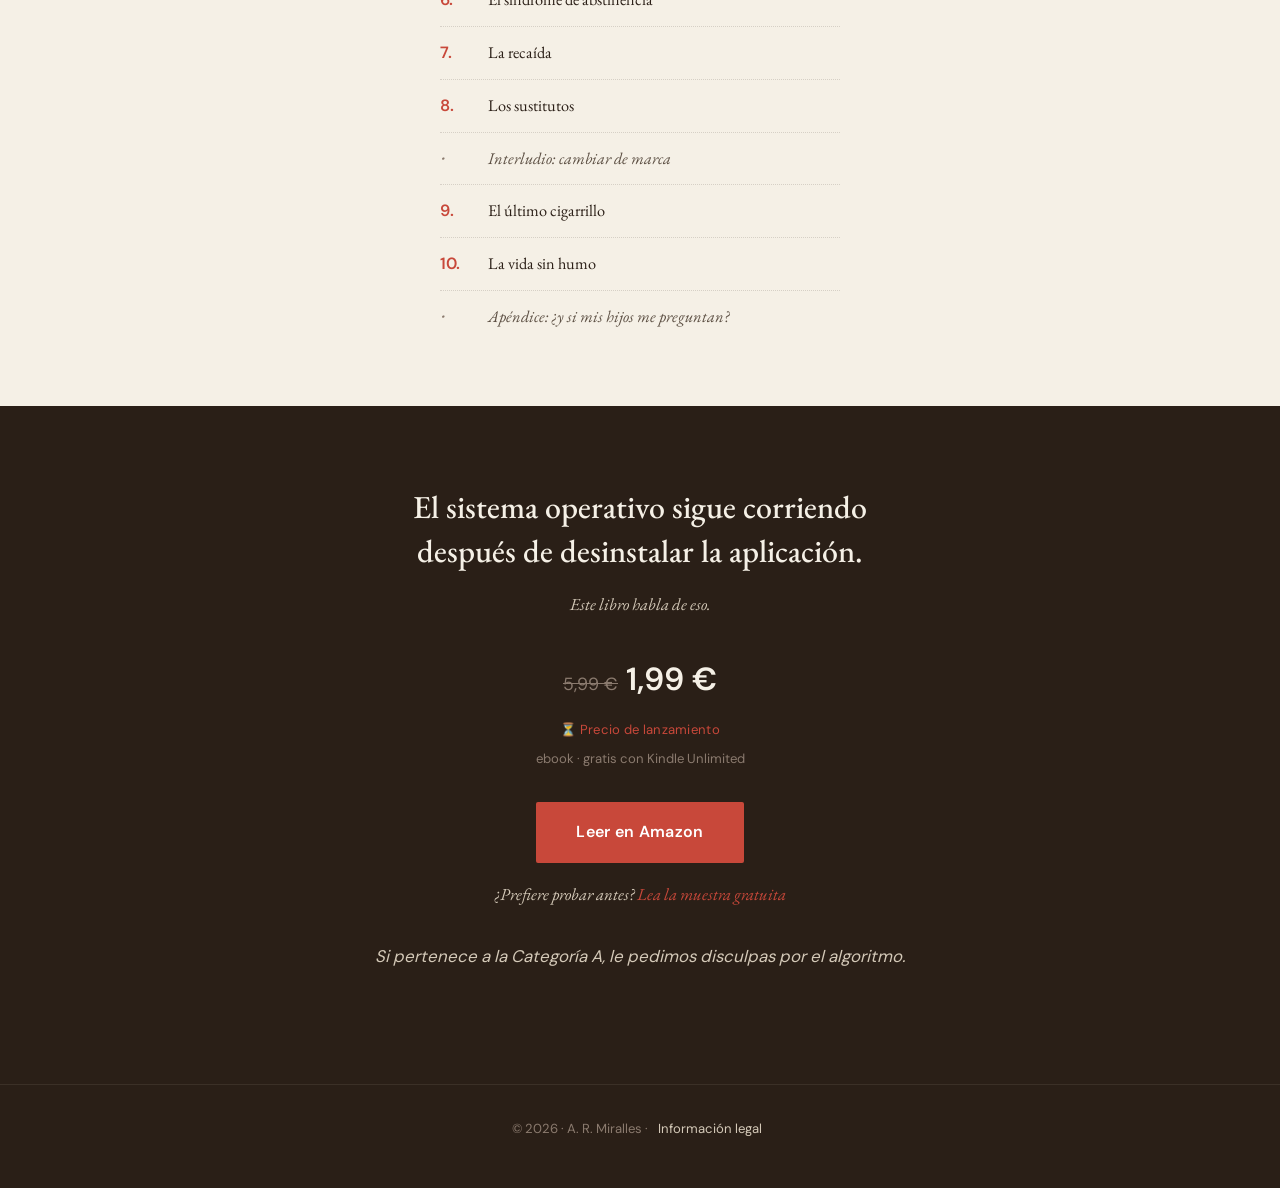
==== commit 221118aa: "Update index.html" ====
--- a/index.html
+++ b/index.html
@@ -1072,6 +1072,75 @@
 document.getElementById('emailInput').addEventListener('keypress', (e) => {
   if (e.key === 'Enter') { e.preventDefault(); submitEmail(); }
 });
+
+// ══════════════════════════════════════════════════════════
+// TRACKING ADICIONAL (solo si pixel activo)
+// Todos los eventos cumplen consentimiento: solo disparan si
+// window._metaPixelLoaded === true (usuario aceptó cookies).
+// ══════════════════════════════════════════════════════════
+function trackEvent(name, params) {
+  try {
+    if (typeof fbq === 'function' && window._metaPixelLoaded) {
+      fbq('trackCustom', name, params || {});
+    }
+  } catch(e) {}
+}
+
+// 1. Engagement: clic en "¿De qué va? ↓"
+(function() {
+  var aboutLink = document.querySelector('a.btn-ghost[href="#que-es"]');
+  if (aboutLink) {
+    aboutLink.addEventListener('click', function() {
+      trackEvent('ScrollToAbout', { from: 'hero' });
+    });
+  }
+})();
+
+// 2. Inicio de interacción con el formulario (primera vez que escribe)
+(function() {
+  var emailInput = document.getElementById('emailInput');
+  if (!emailInput) return;
+  var started = false;
+  emailInput.addEventListener('input', function() {
+    if (started) return;
+    started = true;
+    trackEvent('FormStart', { form: 'email-subscription' });
+  }, { once: false });
+})();
+
+// 3. Scroll tracking: dispara cuando el usuario llega al CTA final
+// (indica interés real, no rebote)
+(function() {
+  var finalSection = document.getElementById('comprar');
+  if (!finalSection) return;
+  var fired = false;
+  var obs = new IntersectionObserver(function(entries) {
+    entries.forEach(function(e) {
+      if (e.isIntersecting && !fired) {
+        fired = true;
+        trackEvent('ReachedFinalCTA');
+        obs.disconnect();
+      }
+    });
+  }, { threshold: 0.4 });
+  obs.observe(finalSection);
+})();
+
+// 4. Decisión del banner de cookies (útil para calcular tu ratio aceptación/rechazo)
+// Se dispara DESPUÉS de guardar el consentimiento, así que respeta 100% la ley.
+(function() {
+  function markBannerDecision(choice) {
+    // Guardamos en sessionStorage para reportarlo una sola vez si aceptó
+    try { sessionStorage.setItem('_banner_choice', choice); } catch(e) {}
+  }
+  document.getElementById('cookieAccept').addEventListener('click', function() {
+    markBannerDecision('accept');
+    // El pixel se acaba de activar; esperamos un tick para que fbq esté listo
+    setTimeout(function() { trackEvent('CookieBannerAccept'); }, 100);
+  });
+  // Los eventos de rechazo no se pueden trackear con Meta (no hay pixel),
+  // pero Cloudflare Web Analytics sí los verá como visita.
+})();
 </script>
 
 </body>
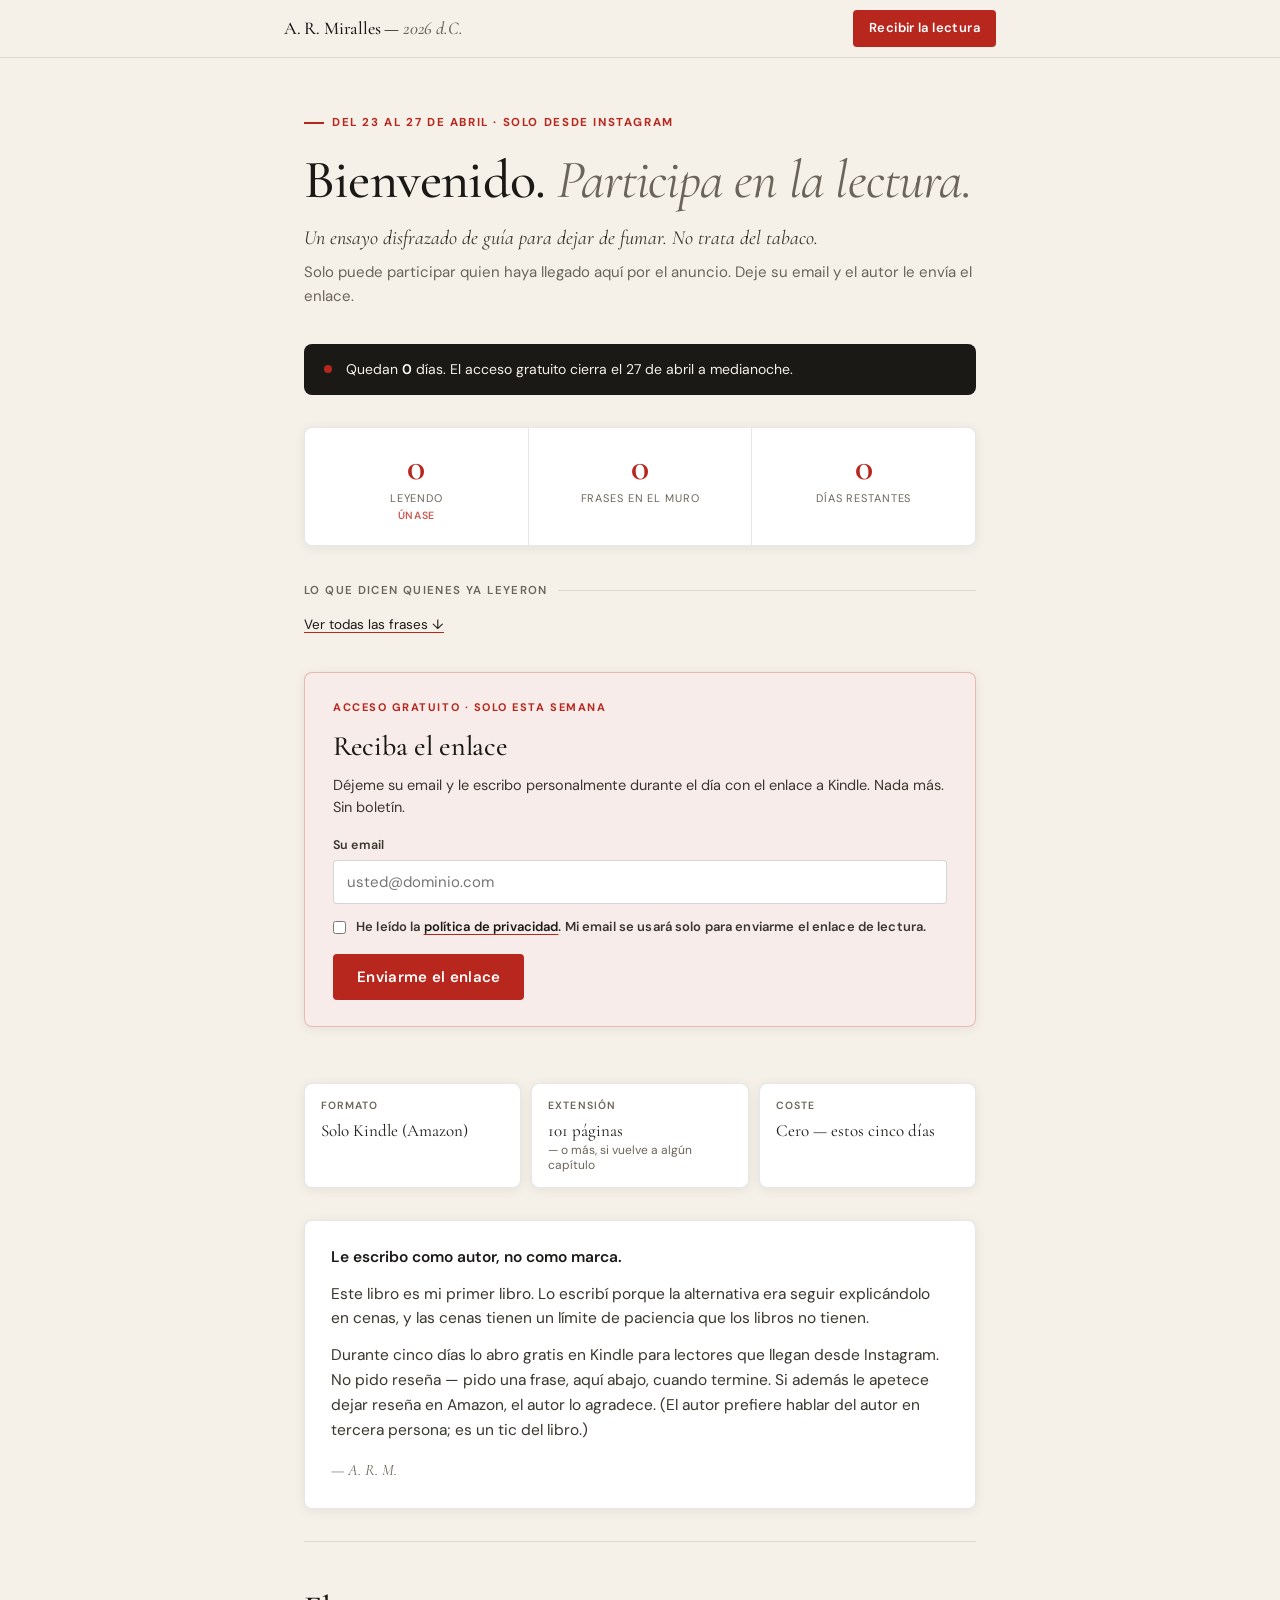
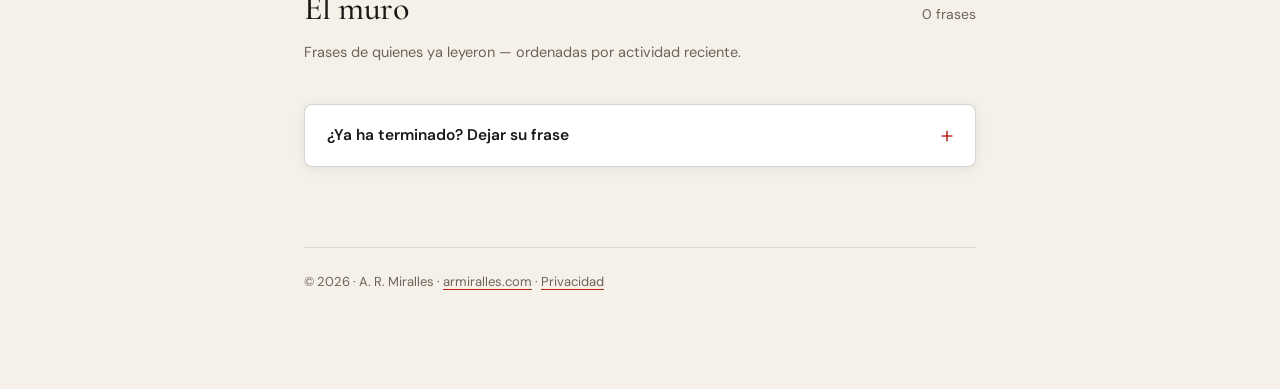
==== commit faadade8: "Add files via upload" ====
--- a/index.html
+++ b/index.html
@@ -1,1147 +1,631 @@
-<!DOCTYPE html>
+<!doctype html>
 <html lang="es">
 <head>
-<meta charset="UTF-8">
-<meta name="viewport" content="width=device-width, initial-scale=1.0">
-<title>2026 después de Cristo — A. R. Miralles | Ensayo sobre dejar la religión heredada</title>
-<meta name="description" content="Un manual de deshabituación que no habla de tabaco. Un ensayo sobre dejar de creer lo que nunca elegiste creer. Ebook de A. R. Miralles en Amazon, 1,99 € o gratis con Kindle Unlimited.">
-<meta name="robots" content="index, follow">
-<meta name="author" content="A. R. Miralles">
-<meta name="keywords" content="2026 después de Cristo, A. R. Miralles, ensayo religión, dejar la fe, deshabituación, ensayo literario español, católico no practicante, ebook Amazon, Kindle Unlimited">
-<link rel="canonical" href="https://www.armiralles.com/">
-
-<!-- Favicon -->
-<link rel="icon" type="image/svg+xml" href="data:image/svg+xml,<svg xmlns=%22http://www.w3.org/2000/svg%22 viewBox=%220 0 100 100%22><text y=%22.9em%22 font-size=%2290%22>📖</text></svg>">
-
-<!-- Open Graph -->
-<meta property="og:type" content="book">
-<meta property="og:title" content="2026 después de Cristo — Cómo dejar de ser de otro">
-<meta property="og:description" content="Un manual de deshabituación que no habla de tabaco. Habla de lo que ocurre cuando alguien deja de creer en lo que nunca eligió creer.">
-<meta property="og:url" content="https://www.armiralles.com/">
-<meta property="og:site_name" content="A. R. Miralles">
-<meta property="og:locale" content="es_ES">
-<!-- TODO: genera og-image.jpg de 1200x630 y colócala en /assets. Mientras tanto, usamos la portada como fallback. -->
-<meta property="og:image" content="https://www.armiralles.com/assets/portada.jpg">
-<meta property="og:image:alt" content="Portada del libro 2026 después de Cristo, de A. R. Miralles">
-<meta property="book:author" content="A. R. Miralles">
-
-<!-- Twitter Card -->
-<meta name="twitter:card" content="summary_large_image">
-<meta name="twitter:title" content="2026 después de Cristo — Cómo dejar de ser de otro">
-<meta name="twitter:description" content="Un manual de deshabituación que no habla de tabaco. Ebook de A. R. Miralles, 1,99 € en Amazon.">
-<meta name="twitter:image" content="https://www.armiralles.com/assets/portada.jpg">
-
-<!-- Schema.org -->
-<script type="application/ld+json">
-{
-  "@context": "https://schema.org",
-  "@type": "Book",
-  "name": "2026 después de Cristo — Cómo dejar de ser de otro",
-  "description": "Un manual de deshabituación que no habla de tabaco. Habla de lo que ocurre cuando alguien deja de creer en lo que nunca eligió creer.",
-  "author": { "@type": "Person", "name": "A. R. Miralles", "url": "https://www.armiralles.com/" },
-  "inLanguage": "es",
-  "bookFormat": "https://schema.org/EBook",
-  "numberOfPages": 101,
-  "datePublished": "2026-04-12",
-  "image": "https://www.armiralles.com/assets/portada.jpg",
-  "offers": {
-    "@type": "Offer",
-    "price": "1.99",
-    "priceCurrency": "EUR",
-    "availability": "https://schema.org/InStock",
-    "url": "https://www.amazon.es/dp/B0GWYMPZ6Q"
-  },
-  "url": "https://www.armiralles.com/"
-}
-</script>
-
-<!--
-  META PIXEL — BLOQUEADO hasta consentimiento.
-  Se prepara el stub fbq() pero el script real de Meta no se inyecta
-  en el DOM hasta que el usuario acepta cookies de marketing.
--->
-<script>
-!function(f,b,e,v,n,t,s)
-{if(f.fbq)return;n=f.fbq=function(){n.callMethod?
-n.callMethod.apply(n,arguments):n.queue.push(arguments)};
-if(!f._fbq)f._fbq=n;n.push=n;n.loaded=!0;n.version='2.0';
-n.queue=[];t=b.createElement(e);t.async=!0;
-n.fbSrc=v;
-}(window, document,'script',
-'https://connect.facebook.net/en_US/fbevents.js');
-</script>
-<!-- El bloque <noscript> del Pixel se ha eliminado a propósito: cargaría sin pasar por el banner de consentimiento. -->
-
-
-<link rel="preload" href="/assets/fonts/fonts.css" as="style">
-<link rel="stylesheet" href="/assets/fonts/fonts.css">
-
+<meta charset="utf-8">
+<meta name="viewport" content="width=device-width, initial-scale=1">
+<title>Lectura — 2026 después de Cristo</title>
+<meta name="description" content="Lectura gratuita en Kindle del 23 al 27 de abril. Solo para quien llega por Instagram.">
+<meta property="og:title" content="Bienvenido. Participa en la lectura.">
+<meta property="og:description" content="101 páginas. O más, si decide volver a algún capítulo. Gratis en Kindle hasta el 27.">
+<meta name="robots" content="index,follow">
+<link rel="preconnect" href="https://fonts.googleapis.com">
+<link rel="preconnect" href="https://fonts.gstatic.com" crossorigin>
+<link href="https://fonts.googleapis.com/css2?family=Cormorant+Garamond:ital,wght@0,400;0,500;0,600;1,400;1,500&family=DM+Sans:wght@400;500;600&display=swap" rel="stylesheet">
 <style>
-:root {
-  --wood: #2a1f17;
-  --wood-light: #3d2e22;
-  --red: #c8483a;
-  --red-dark: #a03028;
-  --cream: #f5f0e6;
-  --cream-dim: #d4c9b8;
-  --text: #2c2018;
-  --text-dim: #5c4f43;
-  --text-dark: #8a7a6e;
-  --bg: #f5f0e6;
-  --bg-alt: #ece7db;
-  --border: rgba(42,31,23,0.15);
-  --green: #3d7a4c;
-}
-*{margin:0;padding:0;box-sizing:border-box}
-html{scroll-behavior:smooth;-webkit-text-size-adjust:100%}
-body{
-  font-family:'EB Garamond',Georgia,serif;
-  background:var(--bg);
-  color:var(--text);
-  line-height:1.8;
-  overflow-x:hidden;
-  -webkit-font-smoothing:antialiased;
-}
-
-.sticky-cta{
-  position:fixed;bottom:0;left:0;right:0;z-index:100;
-  padding:0.8rem 1rem;
-  background:rgba(245,240,230,0.97);
-  backdrop-filter:blur(16px);
-  -webkit-backdrop-filter:blur(16px);
-  border-top:1px solid var(--border);
-  display:flex;gap:0.8rem;align-items:center;justify-content:center;
-  transform:translateY(100%);
-  transition:transform 0.4s ease;
-  box-shadow:0 -4px 20px rgba(0,0,0,0.08);
-}
-.sticky-cta.visible{transform:translateY(0)}
-.sticky-price{
-  font-family:'DM Sans',sans-serif;
-  font-size:0.85rem;color:var(--text-dim);
-  line-height:1.2;
-}
-.sticky-price strong{color:var(--wood);font-weight:600}
-
-.btn{
-  display:inline-flex;align-items:center;gap:0.5rem;
-  padding:0.85rem 2rem;
-  background:var(--red);
-  color:#fff;
-  font-family:'DM Sans',sans-serif;
-  font-weight:600;font-size:0.95rem;
-  letter-spacing:0.3px;
-  text-decoration:none;border:none;cursor:pointer;
-  transition:all 0.25s;
-  white-space:nowrap;
-  border-radius:2px;
-}
-.btn:hover{background:var(--red-dark);transform:translateY(-2px);box-shadow:0 8px 24px rgba(192,72,58,0.3)}
-.btn-ghost{
-  display:inline-flex;align-items:center;gap:0.4rem;
-  padding:0.7rem 1.4rem;
-  background:transparent;
-  color:var(--cream-dim);
-  font-family:'DM Sans',sans-serif;
-  font-weight:500;font-size:0.85rem;
-  text-decoration:none;
-  border:1px solid rgba(245,240,230,0.25);
-  transition:all 0.3s;
-  border-radius:2px;
-}
-.btn-ghost:hover{border-color:var(--cream-dim);color:var(--cream)}
-
-.hero{
-  min-height:100vh;min-height:100svh;
-  background:linear-gradient(180deg,var(--wood) 0%,var(--wood-light) 100%);
-  display:flex;flex-direction:column;
-  justify-content:center;align-items:center;
-  padding:3rem 1.5rem 4rem;
-  text-align:center;
-  position:relative;
-  color:var(--cream);
-}
-.hero::before{
-  content:'';position:absolute;inset:0;
-  background:
-    radial-gradient(ellipse 70% 40% at 50% 20%,rgba(200,72,58,0.08) 0%,transparent 70%),
-    radial-gradient(ellipse 50% 30% at 50% 80%,rgba(245,240,230,0.04) 0%,transparent 70%);
-  pointer-events:none;
-}
-.cover-wrap{
-  width:200px;height:auto;
-  margin-bottom:2rem;
-  position:relative;
-  filter:drop-shadow(0 20px 40px rgba(0,0,0,0.5));
-  animation:coverIn 0.8s ease-out;
-  z-index:1;
-}
-.cover-wrap img{
-  width:100%;height:auto;display:block;
-  border-radius:1px 4px 4px 1px;
-}
-.hero-copy{
-  max-width:560px;
-  animation:fadeUp 0.8s ease-out 0.15s both;
-  position:relative;z-index:1;
-}
-.hero-copy h1{
-  font-family:'EB Garamond',serif;
-  font-size:clamp(1.8rem,5vw,2.6rem);
-  font-weight:500;
-  line-height:1.25;
-  margin-bottom:1rem;
-  color:var(--cream);
-}
-.hero-copy h1 em{
-  font-style:italic;
-  color:var(--red);
-}
-.hero-sub{
-  font-size:1.05rem;
-  color:var(--cream-dim);
-  font-style:italic;
-  margin-bottom:2rem;
-  line-height:1.7;
-  font-weight:400;
-}
-.hero-actions{
-  display:flex;flex-direction:column;gap:0.7rem;
-  align-items:center;
-}
-.price-line{
-  font-family:'DM Sans',sans-serif;
-  font-size:0.88rem;color:var(--cream-dim);
-  margin-top:1rem;
-}
-.price-original{
-  text-decoration:line-through;
-  color:var(--text-dark);
-  margin-right:0.3rem;
-}
-.price-offer{
-  color:var(--cream);
-  font-weight:600;
-  font-size:1rem;
-}
-.launch-badge{
-  display:inline-block;
-  padding:0.2rem 0.7rem;
-  background:rgba(200,72,58,0.2);
-  border:1px solid rgba(200,72,58,0.4);
-  color:var(--red);
-  font-size:0.72rem;
-  font-weight:600;
-  letter-spacing:0.5px;
-  text-transform:uppercase;
-  margin-left:0.5rem;
-  border-radius:2px;
-}
-.kindle-free{
-  display:inline-block;
-  padding:0.2rem 0.6rem;
-  background:rgba(200,72,58,0.15);
-  color:var(--red);
-  font-size:0.75rem;
-  font-weight:600;
-  letter-spacing:0.5px;
-  margin-left:0.4rem;
-}
-.hero-trust{
-  margin-top:1.5rem;
-  font-family:'DM Sans',sans-serif;
-  font-size:0.78rem;
-  color:var(--cream-dim);
-  letter-spacing:0.3px;
-}
-.hero-trust a{color:var(--cream);text-decoration:none;border-bottom:1px solid var(--cream-dim);transition:all 0.3s}
-.hero-trust a:hover{color:var(--red);border-color:var(--red)}
-
-section{padding:4rem 1.5rem}
-.inner{max-width:680px;margin:0 auto}
-.divider{
-  width:40px;height:1px;background:var(--red);
-  margin:0 auto 2rem;
-}
-.separator{
-  text-align:center;color:var(--text-dark);
-  letter-spacing:1rem;margin:1.5rem 0;font-size:0.9rem;
-}
-
-.reveal{opacity:0;transform:translateY(20px);transition:all 0.7s ease-out}
-.reveal.visible{opacity:1;transform:translateY(0)}
-
-.about{background:var(--bg)}
-.about p{
-  font-size:1.15rem;line-height:1.75;color:var(--text);
-  margin-bottom:1.2rem;
-  text-align:justify;
-  hyphens:auto;
-}
-
-.cats{background:var(--wood);color:var(--cream);padding:5rem 1.5rem}
-.cats .divider{background:var(--red)}
-.cats-title{
-  font-family:'EB Garamond',serif;
-  font-size:1.4rem;font-weight:500;text-align:center;
-  margin-bottom:0.4rem;color:var(--cream);
-}
-.cats-sub{
-  text-align:center;color:var(--red);
-  font-style:italic;margin-bottom:2.5rem;
-  font-size:1.1rem;
-}
-.cat-item{
-  padding:1.5rem 0;
-  border-bottom:1px solid rgba(245,240,230,0.1);
-  max-width:560px;margin:0 auto;
-}
-.cat-item:last-child{border:none}
-.cat-letter{
-  font-family:'DM Sans',sans-serif;
-  font-size:0.72rem;
-  letter-spacing:2px;
-  text-transform:uppercase;
-  color:var(--red);
-  margin-bottom:0.5rem;
-  font-weight:600;
-}
-.cat-item p{
-  font-size:1.02rem;line-height:1.65;color:var(--cream-dim);
-}
-.cat-item em{color:var(--cream);font-style:italic}
-
-.quote-section{background:var(--bg-alt);padding:5rem 1.5rem;text-align:center}
-.quote-text{
-  font-family:'EB Garamond',serif;
-  font-style:italic;
-  font-size:clamp(1.3rem,3vw,1.7rem);
-  line-height:1.55;
-  color:var(--text);
-  margin-bottom:1rem;
-}
-.quote-attr{
-  font-family:'DM Sans',sans-serif;
-  font-size:0.82rem;
-  color:var(--text-dark);
-  letter-spacing:0.5px;
-}
-
-.email-capture{
-  background:linear-gradient(180deg,var(--wood-light) 0%,var(--wood) 100%);
-  color:var(--cream);padding:5rem 1.5rem;
-}
-.email-capture .divider{background:var(--red)}
-.email-box{
-  max-width:520px;margin:0 auto;
-  text-align:center;
-}
-.email-box h3{
-  font-family:'EB Garamond',serif;
-  font-size:1.6rem;font-weight:500;
-  margin-bottom:0.8rem;color:var(--cream);
-}
-.email-box p{
-  color:var(--cream-dim);font-size:1.02rem;
-  margin-bottom:1.8rem;line-height:1.6;
-}
-.email-form{
-  display:flex;gap:0.5rem;flex-wrap:wrap;justify-content:center;
-}
-.email-input{
-  flex:1;min-width:220px;
-  padding:0.85rem 1rem;
-  background:rgba(245,240,230,0.1);
-  border:1px solid rgba(245,240,230,0.2);
-  color:var(--cream);
-  font-family:'DM Sans',sans-serif;
-  font-size:0.95rem;
-  border-radius:2px;
-  outline:none;
-  transition:all 0.25s;
-}
-.email-input::placeholder{color:var(--text-dark)}
-.email-input:focus{border-color:var(--red);background:rgba(245,240,230,0.15)}
-.sr-only{
-  position:absolute;width:1px;height:1px;padding:0;margin:-1px;
-  overflow:hidden;clip:rect(0,0,0,0);white-space:nowrap;border:0;
-}
-.consent-row{
-  display:flex;align-items:flex-start;gap:0.6rem;
-  margin-top:1rem;
-  font-family:'DM Sans',sans-serif;
-  font-size:0.8rem;
-  color:var(--cream-dim);
-  text-align:left;
-  line-height:1.5;
-}
-.consent-row input[type="checkbox"]{
-  margin-top:0.2rem;
-  accent-color:var(--red);
-  flex-shrink:0;
-  width:1rem;height:1rem;
-  cursor:pointer;
-}
-.consent-row label{cursor:pointer}
-.consent-row a{color:var(--cream);text-decoration:underline;text-underline-offset:2px}
-.consent-row a:hover{color:var(--red)}
-.hp-field{
-  position:absolute !important;
-  left:-9999px !important;
-  width:1px !important;height:1px !important;
-  opacity:0 !important;pointer-events:none !important;
-}
-.email-ok{
-  display:none;
-  padding:1rem;
-  color:var(--red);
-  font-style:italic;
-}
-.email-ok.visible{display:block}
-.email-note{
-  margin-top:1rem;font-size:0.78rem;
-  color:var(--text-dark);font-family:'DM Sans',sans-serif;
-}
-.email-note a{color:var(--cream-dim);text-decoration:underline}
-
-.author-note{background:var(--bg);padding:4rem 1.5rem}
-.author-note blockquote{
-  font-family:'EB Garamond',serif;
-  font-style:italic;
-  font-size:1.15rem;
-  line-height:1.65;
-  color:var(--text);
-  border-left:2px solid var(--red);
-  padding:0.5rem 0 0.5rem 1.5rem;
-  margin-bottom:1rem;
-}
-.note-sign{
-  font-family:'DM Sans',sans-serif;
-  text-align:right;
-  color:var(--text-dark);
-  font-size:0.88rem;
-  margin-top:0.5rem;
-}
-
-.author{background:var(--bg-alt);padding:4rem 1.5rem}
-.author-card{
-  max-width:520px;margin:0 auto;
-  text-align:center;
-}
-.author-avatar{
-  width:110px;height:110px;
-  border-radius:50%;overflow:hidden;
-  margin:0 auto 1.2rem;
-  border:3px solid var(--red);
-  filter:grayscale(0.2);
-}
-.author-avatar img{width:100%;height:100%;object-fit:cover;display:block}
-.author-name-line{
-  font-family:'EB Garamond',serif;
-  font-size:1.3rem;font-weight:500;
-  color:var(--text);
-  margin-bottom:1rem;
-}
-.author-bio{
-  color:var(--text-dim);
-  font-size:1rem;line-height:1.7;
-  text-align:justify;
-  hyphens:auto;
-}
-
-.index{background:var(--bg);padding:4rem 1.5rem}
-.index-title{
-  font-family:'EB Garamond',serif;
-  text-align:center;font-size:1.3rem;
-  color:var(--text);margin-bottom:2rem;font-style:italic;
-}
-.index-list{max-width:400px;margin:0 auto}
-.index-item{
-  display:flex;gap:1rem;
-  padding:0.7rem 0;
-  border-bottom:1px dotted var(--border);
-  font-size:1.02rem;
-}
-.index-item:last-child{border:none}
-.index-num{
-  font-family:'DM Sans',sans-serif;
-  color:var(--red);font-weight:600;
-  min-width:2rem;
-}
-
-.final{
-  background:var(--wood);color:var(--cream);
-  text-align:center;padding:5rem 1.5rem;
-}
-.final h2{
-  font-family:'EB Garamond',serif;
-  font-size:clamp(1.4rem,4vw,2rem);
-  font-weight:500;line-height:1.35;
-  margin-bottom:1rem;
-  color:var(--cream);
-}
-.final > .inner > p{
-  color:var(--cream-dim);font-size:1.05rem;
-  margin-bottom:2rem;font-style:italic;
-}
-.final-price{
-  margin:2rem 0;
-  font-family:'DM Sans',sans-serif;
-}
-.amount-original{
-  text-decoration:line-through;
-  color:var(--text-dark);
-  font-size:1.1rem;margin-right:0.5rem;
-}
-.amount-offer{
-  color:var(--cream);
-  font-size:2rem;font-weight:600;
-}
-.launch-note{
-  display:block;
-  font-size:0.82rem;
-  color:var(--red);
-  margin-top:0.6rem;
-  letter-spacing:0.3px;
-}
-.note{
-  display:block;
-  font-size:0.82rem;
-  color:var(--text-dark);
-  margin-top:0.3rem;
-}
-.guarantee-line{
-  font-size:0.8rem;color:var(--text-dark);
-  margin-top:1.5rem;font-style:italic;
-  font-family:'DM Sans',sans-serif;
-}
-.sample-link{
-  margin-top:1rem;
-  font-size:0.88rem;
-  color:var(--cream-dim);
-}
-.sample-link a{color:var(--red);text-decoration:none;font-weight:500}
-.sample-link a:hover{text-decoration:underline}
-
-.footer{
-  background:var(--wood);color:var(--text-dark);
-  text-align:center;padding:2rem 1.5rem 6rem;
-  font-family:'DM Sans',sans-serif;
-  font-size:0.82rem;
-  border-top:1px solid rgba(245,240,230,0.08);
-  line-height:1.8;
-}
-.footer a{color:var(--cream-dim);text-decoration:none;margin:0 0.4rem;border-bottom:1px solid transparent;transition:all 0.2s}
-.footer a:hover{color:var(--red);border-color:var(--red)}
-
-/* COOKIE BANNER */
-.cookie-banner{
-  position:fixed;bottom:0;left:0;right:0;z-index:9999;
-  background:var(--wood);
-  color:var(--cream);
-  padding:1.2rem 1.5rem;
-  border-top:2px solid var(--red);
-  box-shadow:0 -8px 32px rgba(0,0,0,0.4);
-  transform:translateY(100%);
-  transition:transform 0.4s ease-out;
-  font-family:'DM Sans',sans-serif;
-}
-.cookie-banner.visible{transform:translateY(0)}
-.cookie-inner{
-  max-width:900px;margin:0 auto;
-  display:flex;flex-direction:column;gap:1rem;
-  align-items:flex-start;
-}
-.cookie-text{
-  font-size:0.88rem;line-height:1.55;color:var(--cream-dim);
-  flex:1;
-}
-.cookie-text strong{color:var(--cream);font-weight:600}
-.cookie-text a{color:var(--red);text-decoration:underline;text-underline-offset:2px}
-.cookie-buttons{
-  display:flex;gap:0.5rem;flex-wrap:wrap;
-  width:100%;
-}
-.cookie-btn{
-  padding:0.7rem 1.2rem;
-  font-family:'DM Sans',sans-serif;
-  font-size:0.85rem;
-  font-weight:600;
-  letter-spacing:0.3px;
-  border:1px solid var(--cream-dim);
-  background:transparent;
-  color:var(--cream);
-  cursor:pointer;
-  border-radius:2px;
-  transition:all 0.2s;
-  flex:1;
-  min-width:110px;
-}
-.cookie-btn:hover{background:rgba(245,240,230,0.1)}
-.cookie-btn.accept{
-  background:var(--red);border-color:var(--red);color:#fff;
-}
-.cookie-btn.accept:hover{background:var(--red-dark);border-color:var(--red-dark)}
-.cookie-settings{
-  display:none;
-  margin-top:1rem;width:100%;
-  padding:1rem;
-  background:rgba(245,240,230,0.05);
-  border:1px solid rgba(245,240,230,0.1);
-  border-radius:2px;
-}
-.cookie-settings.visible{display:block}
-.cookie-cat{
-  display:flex;align-items:flex-start;gap:0.8rem;
-  margin-bottom:0.8rem;
-}
-.cookie-cat:last-child{margin-bottom:0}
-.cookie-cat input[type="checkbox"]{
-  margin-top:0.2rem;accent-color:var(--red);
-  width:1rem;height:1rem;flex-shrink:0;
-}
-.cookie-cat input[disabled]{opacity:0.5;cursor:not-allowed}
-.cookie-cat-text{font-size:0.82rem;line-height:1.45}
-.cookie-cat-text b{color:var(--cream);font-weight:600;display:block;margin-bottom:0.15rem}
-.cookie-cat-text span{color:var(--text-dark)}
-
-@keyframes coverIn{
-  from{opacity:0;transform:translateY(-10px) rotate(-1deg)}
-  to{opacity:1;transform:translateY(0) rotate(0)}
-}
-@keyframes fadeUp{
-  from{opacity:0;transform:translateY(20px)}
-  to{opacity:1;transform:translateY(0)}
-}
-
-@media (min-width:768px){
-  .hero{padding:4rem 2rem}
-  .cover-wrap{width:240px}
-  .hero-copy h1{font-size:2.8rem}
-  section{padding:5rem 2rem}
-  .footer{padding-bottom:3rem}
-  .email-form{flex-wrap:nowrap}
-  .cookie-inner{flex-direction:row;align-items:center;gap:1.5rem}
-  .cookie-buttons{width:auto;flex-shrink:0}
-  .cookie-btn{flex:initial}
-}
-@media (max-width:480px){
-  .price-line{font-size:0.82rem}
-  .launch-badge,.kindle-free{display:block;margin:0.3rem 0 0;width:fit-content;margin-left:auto;margin-right:auto}
-}
-
-@media (prefers-reduced-motion:reduce){
-  *{animation:none !important;transition:none !important}
-  .reveal{opacity:1;transform:none}
-}
-
-a:focus-visible, button:focus-visible, input:focus-visible{
-  outline:2px solid var(--red);
-  outline-offset:2px;
-}
+  :root{
+    --bg:#f5f0e8;--bg-2:#fdfaf5;--bg-card:#ffffff;
+    --ink:#1a1916;--ink-2:#3a362f;--ink-dim:#6b645a;
+    --accent:#b8271e;--accent-hover:#9e2018;--accent-soft:#f7ece9;--accent-softer:#fdf5f4;
+    --line:rgba(26,25,22,.10);--line-strong:rgba(26,25,22,.18);
+    --gold:#9a7a2a;--gold-soft:#f7f0de;
+    --serif:"Cormorant Garamond",Georgia,"Times New Roman",serif;
+    --sans:"DM Sans",-apple-system,BlinkMacSystemFont,sans-serif;
+    --radius:8px;--shadow:0 2px 12px rgba(26,25,22,.07);--shadow-lg:0 8px 32px rgba(26,25,22,.10);
+  }
+  *{box-sizing:border-box;margin:0;padding:0}
+  html{scroll-behavior:smooth}
+  html,body{background:var(--bg);color:var(--ink);font-family:var(--sans);-webkit-font-smoothing:antialiased;font-size:16px;line-height:1.6}
+  a{color:var(--ink);text-decoration:underline;text-decoration-color:var(--accent);text-underline-offset:3px;transition:color .15s}
+  a:hover{color:var(--accent)}
+  strong{font-weight:600}
+
+  .topbar{position:sticky;top:0;z-index:10;background:rgba(245,240,232,.94);backdrop-filter:blur(12px);border-bottom:1px solid var(--line)}
+  .topbar-inner{max-width:760px;margin:0 auto;padding:10px 24px;display:flex;justify-content:space-between;align-items:center;gap:12px}
+  .brand{font-family:var(--serif);font-size:18px;font-weight:500;letter-spacing:-.01em}
+  .brand em{color:var(--ink-dim);font-style:italic}
+  .jump{font-size:13px;font-weight:600;letter-spacing:.03em;background:var(--accent);color:#fff;padding:8px 16px;border-radius:4px;text-decoration:none;white-space:nowrap;transition:background .15s,transform .1s}
+  .jump:hover{color:#fff;background:var(--accent-hover);transform:translateY(-1px)}
+
+  .wrap{max-width:720px;margin:0 auto;padding:48px 24px 96px}
+
+  .hero{margin-bottom:36px}
+  .kicker{display:inline-flex;align-items:center;gap:8px;font-size:11.5px;letter-spacing:.14em;text-transform:uppercase;color:var(--accent);font-weight:700;margin-bottom:20px}
+  .kicker::before{content:"";display:inline-block;width:20px;height:2px;background:var(--accent)}
+  .hero h1{font-family:var(--serif);font-weight:500;font-size:54px;line-height:1.04;letter-spacing:-.015em;margin:0 0 16px;color:var(--ink)}
+  .hero h1 em{font-style:italic;color:var(--ink-dim);font-weight:400}
+  .lede{font-size:20px;color:var(--ink-2);margin:0 0 8px;font-family:var(--serif);line-height:1.4;font-style:italic;font-weight:400}
+  .subline{color:var(--ink-dim);font-size:15px;margin:0}
+
+  .counter{display:flex;gap:0;margin:0 0 36px;background:var(--bg-card);border:1px solid var(--line);border-radius:var(--radius);overflow:hidden;box-shadow:var(--shadow)}
+  .counter>div{flex:1;padding:20px 18px;text-align:center;border-right:1px solid var(--line)}
+  .counter>div:last-child{border-right:0}
+  .counter .n{font-family:var(--serif);font-size:38px;color:var(--accent);font-weight:600;line-height:1;margin-bottom:5px}
+  .counter .l{color:var(--ink-dim);font-size:11px;letter-spacing:.08em;text-transform:uppercase;line-height:1.3}
+  .counter .sub{color:var(--accent);font-size:10.5px;letter-spacing:.06em;text-transform:uppercase;font-weight:600;margin-top:3px;opacity:.75}
+
+  .preview-label{font-size:11.5px;letter-spacing:.12em;text-transform:uppercase;color:var(--ink-dim);font-weight:600;margin:0 0 14px;display:flex;align-items:center;gap:10px}
+  .preview-label::after{content:"";flex:1;height:1px;background:var(--line)}
+  .preview-wall{margin:0 0 36px}
+  .preview-entry{background:var(--bg-card);border:1px solid var(--line);border-radius:var(--radius);padding:18px 20px;margin-bottom:10px;box-shadow:var(--shadow);transition:box-shadow .2s,transform .2s}
+  .preview-entry:hover{box-shadow:var(--shadow-lg);transform:translateY(-2px)}
+  .preview-phrase{font-family:var(--serif);font-size:19px;line-height:1.4;color:var(--ink);margin-bottom:8px}
+  .preview-meta{font-size:12px;color:var(--ink-dim);display:flex;align-items:center;gap:8px;flex-wrap:wrap}
+  .preview-cat{width:22px;height:22px;border-radius:50%;border:1.5px solid currentColor;display:inline-flex;align-items:center;justify-content:center;font-family:var(--serif);font-size:12px;font-weight:600;flex-shrink:0}
+  .preview-ch{display:inline-block;font-size:10px;letter-spacing:.06em;text-transform:uppercase;color:var(--ink-dim);border:1px solid var(--line-strong);padding:2px 7px;border-radius:2px;background:var(--bg)}
+
+  .about{background:var(--bg-card);border:1px solid var(--line);border-radius:var(--radius);padding:24px 26px;margin:0 0 32px;box-shadow:var(--shadow)}
+  .about p{margin:0 0 12px;color:var(--ink-2);font-size:15.5px;line-height:1.6}
+  .about p:first-child{color:var(--ink)}
+  .about p:last-of-type{margin-bottom:0}
+  .about .sig{font-family:var(--serif);font-style:italic;color:var(--ink-dim);margin-top:16px;font-size:16px}
+
+  .facts{display:grid;grid-template-columns:repeat(3,1fr);gap:10px;margin:0 0 32px}
+  .fact{background:var(--bg-card);border:1px solid var(--line);border-radius:var(--radius);padding:14px 16px;box-shadow:var(--shadow)}
+  .fact .label{font-size:10.5px;letter-spacing:.1em;text-transform:uppercase;color:var(--ink-dim);margin-bottom:5px;font-weight:600}
+  .fact .value{font-family:var(--serif);font-size:17px;line-height:1.25;color:var(--ink)}
+  .fact .value small{color:var(--ink-dim);font-size:12px;display:block;font-family:var(--sans);margin-top:2px;font-weight:400}
+  @media(max-width:560px){.facts{grid-template-columns:1fr 1fr}}
+
+  /* SIGNUP — email only */
+  .signup{background:var(--accent-soft);border:1.5px solid rgba(184,39,30,.25);border-radius:var(--radius);padding:26px 28px;margin:0 0 56px;scroll-margin-top:80px;box-shadow:var(--shadow)}
+  .signup-eyebrow{font-size:11px;letter-spacing:.14em;text-transform:uppercase;color:var(--accent);font-weight:700;margin-bottom:8px}
+  .signup h3{font-family:var(--serif);font-weight:500;font-size:28px;margin:0 0 6px;color:var(--ink);letter-spacing:-.01em}
+  .signup .note{color:var(--ink-2);margin:0 0 4px;font-size:14.5px;line-height:1.5}
+
+  .row{display:flex;gap:10px;margin-top:16px;flex-wrap:wrap}
+  .row>*{flex:1;min-width:180px}
+  label{display:block;font-size:12.5px;color:var(--ink-2);margin-bottom:5px;font-weight:600;letter-spacing:.01em}
+  input[type=email],input[type=text],select,textarea{width:100%;background:var(--bg-card);color:var(--ink);border:1px solid var(--line-strong);border-radius:4px;padding:11px 13px;font-family:var(--sans);font-size:15px;outline:none;transition:border-color .15s,box-shadow .15s}
+  input:focus,select:focus,textarea:focus{border-color:var(--accent);box-shadow:0 0 0 3px rgba(184,39,30,.12)}
+  textarea{resize:vertical;min-height:80px}
+  button{background:var(--accent);color:#fff;border:0;border-radius:4px;padding:13px 24px;font-family:var(--sans);font-size:15px;font-weight:600;cursor:pointer;letter-spacing:.02em;transition:background .15s,transform .1s}
+  button:hover:not(:disabled){background:var(--accent-hover);transform:translateY(-1px)}
+  button:disabled{opacity:.5;cursor:not-allowed}
+  .checkbox{display:flex;align-items:flex-start;gap:10px;font-size:13px;color:var(--ink-2);margin-top:14px;line-height:1.4}
+  .checkbox input{margin-top:3px;accent-color:var(--accent)}
+  .ok{color:#2d6a3e;font-size:14px;margin-top:12px;font-weight:600}
+  .err{color:#9a2a24;font-size:14px;margin-top:12px;font-weight:600}
+
+  /* WALL */
+  .wall-head{display:flex;justify-content:space-between;align-items:baseline;margin:0 0 6px;border-top:1px solid var(--line);padding-top:40px}
+  .wall-head h2{font-family:var(--serif);font-weight:500;font-size:34px;margin:0;letter-spacing:-.01em}
+  .wall-head .count{color:var(--ink-dim);font-size:14px}
+  .wall-intro{color:var(--ink-dim);font-size:14.5px;margin:0 0 24px;line-height:1.5}
+
+  .entry{border-bottom:1px solid var(--line);padding:22px 0;display:grid;grid-template-columns:auto 1fr;gap:16px;align-items:start}
+  .entry:last-child{border-bottom:0}
+  .cat{width:42px;height:42px;border-radius:50%;background:var(--bg-card);border:1.5px solid var(--line-strong);color:var(--ink);font-family:var(--serif);font-size:20px;font-weight:600;display:flex;align-items:center;justify-content:center;flex-shrink:0}
+  .cat.A{color:#4a6b82;border-color:#4a6b82;background:#f0f4f7}
+  .cat.B{color:var(--accent);border-color:var(--accent);background:var(--accent-softer)}
+  .cat.C{color:var(--gold);border-color:var(--gold);background:var(--gold-soft)}
+  .cat.D{color:#2d6a3e;border-color:#2d6a3e;background:#eef5f0}
+  .cat.E{color:#7a3d8a;border-color:#7a3d8a;background:#f5eef8}
+  .cat.F{color:#3a362f;border-color:#3a362f;background:#f0e8d8}
+  .entry .meta{font-size:12.5px;color:var(--ink-dim);margin-bottom:7px;display:flex;align-items:center;flex-wrap:wrap;gap:4px}
+  .entry .meta .handle{color:var(--ink);font-weight:600}
+  .entry .meta .tester{display:inline-block;font-size:9.5px;letter-spacing:.08em;text-transform:uppercase;color:var(--gold);border:1px solid var(--gold);padding:1px 5px;border-radius:2px;margin-left:4px;font-weight:600;background:var(--gold-soft)}
+  .reply-count-badge{color:var(--ink-dim);font-size:11px;font-weight:400}
+  .entry .phrase{font-family:var(--serif);font-size:20px;line-height:1.4;color:var(--ink)}
+  .entry .ch{display:inline-block;font-size:10.5px;letter-spacing:.06em;text-transform:uppercase;color:var(--ink-dim);margin-top:9px;border:1px solid var(--line-strong);padding:3px 7px;border-radius:2px;background:var(--bg)}
+
+  /* REPLIES */
+  .replies{margin-top:14px;padding-left:16px;border-left:2px solid var(--line-strong)}
+  .reply-entry{padding:10px 0;border-bottom:1px solid var(--line);display:grid;grid-template-columns:auto 1fr;gap:10px;align-items:start}
+  .reply-entry:last-child{border-bottom:0}
+  .reply-cat{width:28px;height:28px;border-radius:50%;background:var(--bg-card);border:1px solid var(--line-strong);color:var(--ink);font-family:var(--serif);font-size:13px;font-weight:600;display:flex;align-items:center;justify-content:center;flex-shrink:0}
+  .reply-entry .meta{font-size:11.5px;color:var(--ink-dim);margin-bottom:4px}
+  .reply-entry .phrase{font-family:var(--serif);font-size:16px;line-height:1.4;color:var(--ink)}
+
+  /* REPLY BUTTON */
+  .reply-btn{display:inline-flex;align-items:center;gap:5px;margin-top:12px;font-size:12.5px;color:var(--ink-dim);background:none;border:1px solid var(--line-strong);border-radius:3px;padding:5px 12px;cursor:pointer;font-family:var(--sans);font-weight:500;transition:border-color .15s,color .15s,background .15s}
+  .reply-btn:hover:not(:disabled){border-color:var(--accent);color:var(--accent);background:var(--accent-softer);transform:none}
+
+  /* REPLY FORM */
+  .reply-form{margin-top:12px;padding:16px;background:var(--bg);border:1px solid var(--line-strong);border-radius:6px;display:none}
+  .reply-form.open{display:block}
+  .reply-form textarea{font-size:14px;min-height:60px;background:var(--bg-card)}
+  .reply-form .reply-actions{display:flex;gap:8px;margin-top:10px;align-items:center;flex-wrap:wrap}
+  .reply-form .reply-actions button{padding:8px 18px;font-size:13.5px}
+  .cancel-btn{background:none!important;border:1px solid var(--line-strong)!important;color:var(--ink-2)!important}
+  .cancel-btn:hover:not(:disabled){background:var(--bg-card)!important;border-color:var(--ink-dim)!important;color:var(--ink)!important;transform:none!important}
+
+  /* REACT BOX */
+  details.react{margin-top:40px;border:1px solid var(--line-strong);border-radius:var(--radius);background:var(--bg-card);box-shadow:var(--shadow)}
+  details.react summary{padding:18px 22px;cursor:pointer;font-weight:600;list-style:none;font-size:15.5px;display:flex;justify-content:space-between;align-items:center;color:var(--ink)}
+  details.react summary::-webkit-details-marker{display:none}
+  details.react summary::after{content:"+";color:var(--accent);font-size:24px;font-weight:300;line-height:1}
+  details.react[open] summary::after{content:"−"}
+  details.react .body{padding:0 22px 24px}
+  details.react .body p.hint{color:var(--ink-dim);margin:6px 0 0;font-size:14px;line-height:1.5}
+
+  footer{margin-top:80px;padding-top:24px;border-top:1px solid var(--line);color:var(--ink-dim);font-size:13px}
+  footer a{color:var(--ink-dim)}
+
+  .urgency{background:var(--ink);color:#f5f0e8;border-radius:var(--radius);padding:14px 20px;margin:0 0 32px;display:flex;align-items:center;gap:14px;font-size:14px}
+  .urgency-dot{width:8px;height:8px;border-radius:50%;background:var(--accent);flex-shrink:0;animation:pulse 2s ease-in-out infinite}
+  @keyframes pulse{0%,100%{opacity:1;transform:scale(1)}50%{opacity:.6;transform:scale(1.3)}}
+  .urgency strong{color:#fff;font-weight:600}
+
+  @media(max-width:540px){
+    .hero h1{font-size:40px}
+    .wrap{padding:32px 20px 72px}
+    .wall-head h2{font-size:28px}
+    .signup{padding:20px}
+    .counter .n{font-size:30px}
+  }
+  @keyframes fadeUp{from{opacity:0;transform:translateY(14px)}to{opacity:1;transform:translateY(0)}}
+  .hero{animation:fadeUp .55s ease both}
+  .urgency{animation:fadeUp .55s .1s ease both}
+  .counter{animation:fadeUp .55s .15s ease both}
+  .preview-wall{animation:fadeUp .55s .2s ease both}
 </style>
 </head>
 <body>
 
-<!-- HERO -->
-<section class="hero">
-  <div class="cover-wrap">
-    <img src="assets/portada.jpg"
-         alt="Portada del libro 2026 después de Cristo, de A. R. Miralles"
-         width="455" height="710" fetchpriority="high">
-  </div>
-  <div class="hero-copy">
-    <h1><em>2026 después de Cristo</em><br>Un manual de deshabituación<br>que no habla de tabaco.</h1>
-    <p class="hero-sub">Usted vive en el año 2026 después de Cristo. Descansa los domingos — día del Señor. Dice «adiós», que es una encomienda a Dios abreviada por la prisa. Nadie le preguntó si quería vivir así.</p>
-    <div class="hero-actions">
-      <a href="https://www.amazon.es/dp/B0GWYMPZ6Q" target="_blank" rel="noopener" class="btn" id="cta-hero" onclick="return openAmazonExternal(event, 'https://www.amazon.es/dp/B0GWYMPZ6Q', 'hero')">Leer en Amazon</a>
-      <a href="#que-es" class="btn-ghost">¿De qué va? ↓</a>
+<div class="topbar">
+  <div class="topbar-inner">
+    <div class="brand">A. R. Miralles — <em>2026 d.C.</em></div>
+    <a href="#signup" class="jump">Recibir la lectura</a>
+  </div>
+</div>
+
+<div class="wrap">
+
+  <div class="hero">
+    <span class="kicker">Del 23 al 27 de abril · Solo desde Instagram</span>
+    <h1>Bienvenido. <em>Participa en la lectura.</em></h1>
+    <p class="lede">Un ensayo disfrazado de guía para dejar de fumar. No trata del tabaco.</p>
+    <p class="subline" style="margin-top:8px">Solo puede participar quien haya llegado aquí por el anuncio. Deje su email y el autor le envía el enlace.</p>
+  </div>
+
+  <div class="urgency">
+    <div class="urgency-dot"></div>
+    <span>Quedan <strong id="count-days-banner">—</strong> días. El acceso gratuito cierra el 27 de abril a medianoche.</span>
+  </div>
+
+  <div class="counter" id="counter">
+    <div><div class="n" id="count-reading">—</div><div class="l">leyendo</div><div class="sub">únase</div></div>
+    <div><div class="n" id="count-done">—</div><div class="l">frases en el muro</div></div>
+    <div><div class="n" id="count-days">—</div><div class="l">días restantes</div></div>
+  </div>
+
+  <div class="preview-wall" id="preview-wall">
+    <div class="preview-label">Lo que dicen quienes ya leyeron</div>
+    <div id="preview-entries"></div>
+    <p style="font-size:13.5px;color:var(--ink-dim);margin-top:12px"><a href="#el-muro">Ver todas las frases ↓</a></p>
+  </div>
+
+  <!-- SIGNUP — solo email -->
+  <div class="signup" id="signup">
+    <div class="signup-eyebrow">Acceso gratuito · Solo esta semana</div>
+    <h3>Reciba el enlace</h3>
+    <p class="note">Déjeme su email y le escribo personalmente durante el día con el enlace a Kindle. Nada más. Sin boletín.</p>
+    <div style="margin-top:16px">
+      <label for="su-email">Su email</label>
+      <input id="su-email" type="email" required placeholder="usted@dominio.com" autocomplete="email">
     </div>
-    <p class="price-line">
-      <span class="price-original">5,99 €</span>
-      <span class="price-offer">1,99 €</span>
-      <span class="launch-badge">Lanzamiento</span>
-      <span class="kindle-free">Gratis con Kindle Unlimited</span>
-    </p>
-    <p class="hero-trust">
-      101 páginas · Kindle · Leer muestra gratis en
-      <a href="https://www.amazon.es/dp/B0GWYMPZ6Q" target="_blank" rel="noopener" onclick="return openAmazonExternal(event, 'https://www.amazon.es/dp/B0GWYMPZ6Q', 'sample-hero')">Amazon</a>
-    </p>
-  </div>
-</section>
-
-<!-- ABOUT -->
-<section class="about" id="que-es">
-  <div class="inner reveal">
-    <div class="divider"></div>
-    <p>Este libro tiene la estructura de una guía para dejar de fumar — diagnóstico, sustancia, síndrome de abstinencia, recaída, sustitutos — pero no habla de tabaco.</p>
-    <p>Habla de lo que ocurre cuando alguien deja de creer en lo que nunca eligió creer. O cuando descubre que ya dejó de creer hace tiempo pero sigue encendiendo el cigarrillo en Navidad, en bodas, en funerales y cuando vuelve a casa de sus padres.</p>
-    <div class="separator">· · ·</div>
-    <p>No es un libro contra la religión. El autor no tiene ninguna posición sobre si la religión es buena, mala, necesaria, peligrosa, hermosa u obsoleta.</p>
-    <p>Esta aclaración se repite en cada capítulo del libro porque, en las primeras pruebas de lectura, varios lectores no la creyeron.</p>
-  </div>
-</section>
-
-<!-- CATEGORIES -->
-<section class="cats">
-  <div class="inner reveal">
-    <div class="divider"></div>
-    <p class="cats-title">A efectos prácticos, los lectores se dividen en cinco categorías.</p>
-    <p class="cats-sub">Reconozca la suya.</p>
-
-    <div class="cat-item">
-      <div class="cat-letter">Categoría A</div>
-      <p>Cree. Practica. No tiene ningún problema con ello. Ha llegado hasta aquí probablemente por error. Este libro le resultará ligeramente entretenido y profundamente irrelevante.</p>
+    <!-- Honeypot: invisible para humanos, irresistible para bots. No rellenar. -->
+    <div style="position:absolute;left:-9999px;top:-9999px" aria-hidden="true">
+      <label for="su-website">Website</label>
+      <input id="su-website" type="text" tabindex="-1" autocomplete="off">
     </div>
-    <div class="cat-item">
-      <div class="cat-letter">Categoría B</div>
-      <p>No cree, o ya no está seguro, pero enciende el cigarrillo en las fechas señaladas. Entiende que esto es inconsistente. Lo entiende desde hace años.</p>
+    <label class="checkbox">
+      <input id="su-privacy" type="checkbox">
+      <span>He leído la <a href="https://armiralles.com/privacidad.html" target="_blank" rel="noopener">política de privacidad</a>. Mi email se usará solo para enviarme el enlace de lectura.</span>
+    </label>
+    <div style="margin-top:18px">
+      <button id="su-btn">Enviarme el enlace</button>
     </div>
-    <div class="cat-item">
-      <div class="cat-letter">Categoría C</div>
-      <p>Salió. Ahora experimenta lo que los especialistas denominan <em>el hueco</em>: una ausencia con forma específica que ninguna otra actividad termina de llenar.</p>
-    </div>
-    <div class="cat-item">
-      <div class="cat-letter">Categoría D</div>
-      <p>No nació en ninguna tradición. Observa a su alrededor con la sensación de que todos los demás saben algo que a él no le explicaron. Esto es, en cierta medida, correcto.</p>
-    </div>
-    <div class="cat-item">
-      <div class="cat-letter">Categoría E</div>
-      <p>Salió y está convencido de que los que siguen dentro están equivocados. Necesita que alguien le diga que tiene razón. Este libro no va a hacerlo.</p>
-    </div>
-    <div class="cat-item">
-      <div class="cat-letter">Categoría F</div>
-      <p>No sabe por qué ha llegado hasta aquí. Este es el lector favorito del autor.</p>
-    </div>
-  </div>
-</section>
-
-<!-- QUOTE -->
-<section class="quote-section">
-  <div class="inner reveal">
-    <div class="divider"></div>
-    <p class="quote-text">«Los hijos, por lo general, no heredan lo que los padres dejaron de hacer. Heredan el tono con el que los padres lo dejaron de hacer.»</p>
-    <p class="quote-attr">— Del capítulo final</p>
-  </div>
-</section>
-
-<!-- EMAIL CAPTURE -->
-<section class="email-capture" id="suscribirse">
-  <div class="inner reveal">
-    <div class="divider"></div>
-    <div class="email-box">
-      <h3>Si prefiere pensárselo</h3>
-      <p>Deje su email y le avisaré cuando salga el próximo libro. Nada más. Sin boletines, sin cadenas, sin «contenido exclusivo». Solo el aviso cuando haya algo nuevo que leer.</p>
-      <div id="emailForm">
-        <div class="email-form">
-          <label for="emailInput" class="sr-only">Dirección de correo electrónico</label>
-          <input type="email" class="email-input" id="emailInput" placeholder="su@email.com" required autocomplete="email">
-          <input type="text" name="_honey" class="hp-field" tabindex="-1" autocomplete="off" aria-hidden="true">
-          <button type="button" class="btn" id="emailBtn" onclick="submitEmail()">Avisarme</button>
+    <div id="su-msg"></div>
+  </div>
+
+  <div class="facts">
+    <div class="fact"><div class="label">Formato</div><div class="value">Solo Kindle (Amazon)</div></div>
+    <div class="fact"><div class="label">Extensión</div><div class="value">101 páginas<small>— o más, si vuelve a algún capítulo</small></div></div>
+    <div class="fact"><div class="label">Coste</div><div class="value">Cero — estos cinco días</div></div>
+  </div>
+
+  <div class="about">
+    <p><strong>Le escribo como autor, no como marca.</strong></p>
+    <p>Este libro es mi primer libro. Lo escribí porque la alternativa era seguir explicándolo en cenas, y las cenas tienen un límite de paciencia que los libros no tienen.</p>
+    <p>Durante cinco días lo abro gratis en Kindle para lectores que llegan desde Instagram. No pido reseña — pido una frase, aquí abajo, cuando termine. Si además le apetece dejar reseña en Amazon, el autor lo agradece. (El autor prefiere hablar del autor en tercera persona; es un tic del libro.)</p>
+    <div class="sig">— A. R. M.</div>
+  </div>
+
+  <div class="wall-head" id="el-muro">
+    <h2>El muro</h2>
+    <span class="count" id="wall-count"></span>
+  </div>
+  <p class="wall-intro">Frases de quienes ya leyeron — ordenadas por actividad reciente.</p>
+
+  <div class="wall" id="wall"></div>
+
+  <details class="react" id="react-box">
+    <summary>¿Ya ha terminado? Dejar su frase</summary>
+    <div class="body">
+      <p class="hint">Una sola frase. Máximo 140 caracteres. La que le saldría si se lo contara a un amigo en un bar.</p>
+      <p style="font-size:13px;color:var(--ink-dim);margin-top:12px;margin-bottom:4px">Rellene uno de los dos — el otro se vaciará solo.</p>
+      <div class="row">
+        <div>
+          <label for="rx-ig">Instagram <span style="color:var(--ink-dim);font-weight:400">(opcional)</span></label>
+          <div style="display:flex;align-items:center;gap:0">
+            <span style="padding:11px 10px 11px 13px;background:var(--bg);border:1px solid var(--line-strong);border-right:0;border-radius:4px 0 0 4px;font-size:15px;color:var(--ink-dim);line-height:1;flex-shrink:0">@</span>
+            <input id="rx-ig" type="text" placeholder="su_cuenta" maxlength="30" style="border-radius:0 4px 4px 0" oninput="exclusiveField('rx-ig','rx-alias');toggleIgLinkMain()">
+          </div>
         </div>
-        <div class="consent-row">
-          <input type="checkbox" id="privacyConsent" required>
-          <label for="privacyConsent">He leído y acepto la <a href="/privacidad.html" target="_blank" rel="noopener">política de privacidad</a>. Mi email se usará únicamente para avisarme de nuevas publicaciones del autor.</label>
+        <div>
+          <label for="rx-alias">Nombre o alias <span style="color:var(--ink-dim);font-weight:400">(opcional)</span></label>
+          <input id="rx-alias" type="text" placeholder="Ana, un lector, …" maxlength="40" oninput="exclusiveField('rx-alias','rx-ig');toggleIgLinkMain()">
         </div>
-        <p class="email-note">O, si ya se ha decidido, <a href="https://www.amazon.es/dp/B0GWYMPZ6Q" target="_blank" rel="noopener" onclick="return openAmazonExternal(event, 'https://www.amazon.es/dp/B0GWYMPZ6Q', 'email-section')">léalo ahora en Amazon</a>.</p>
-      </div>
-      <div class="email-ok" id="emailOk">✓ Apuntado. Le escribiré cuando haya algo nuevo.</div>
-    </div>
-  </div>
-</section>
-
-<!-- AUTHOR NOTE -->
-<section class="author-note">
-  <div class="inner reveal">
-    <div class="divider"></div>
-    <blockquote>Si ha llegado hasta aquí, probablemente es Categoría B o D. O quizá F, que es la más interesante. En cualquier caso, bienvenido. Escribí este libro para usted, aunque ninguno de los dos lo sabía cuando empezamos.</blockquote>
-    <p class="note-sign">— A. R. Miralles</p>
-  </div>
-</section>
-
-<!-- AUTHOR -->
-<section class="author">
-  <div class="inner reveal">
-    <div class="divider"></div>
-    <div class="author-card">
-      <div class="author-avatar">
-        <img src="assets/autor.jpg" alt="A. R. Miralles, autor del libro" width="110" height="110" loading="lazy">
-      </div>
-      <p class="author-name-line">A. R. Miralles</p>
-      <p class="author-bio">No es filósofo, ni teólogo, ni exfumador profesional. Escribe desde la observación de un hecho que le pareció evidente y que nadie a su alrededor estaba formulando: que el sistema sigue funcionando mucho después de que uno haya dejado de darle cuerda. Este es su primer libro. Lo escribió porque la alternativa era seguir explicándolo en cenas, y las cenas tienen un límite de paciencia que los libros no tienen.</p>
-    </div>
-  </div>
-</section>
-
-<!-- INDEX -->
-<section class="index">
-  <div class="inner reveal">
-    <div class="divider"></div>
-    <p class="index-title">Índice</p>
-    <div class="index-list">
-      <div class="index-item"><span class="index-num">1.</span><span>El diagnóstico</span></div>
-      <div class="index-item"><span class="index-num">2.</span><span>La instalación</span></div>
-      <div class="index-item"><span class="index-num">3.</span><span>La sustancia</span></div>
-      <div class="index-item"><span class="index-num">4.</span><span>El humo pasivo</span></div>
-      <div class="index-item"><span class="index-num">5.</span><span>El fumador social</span></div>
-      <div class="index-item"><span class="index-num">6.</span><span>El síndrome de abstinencia</span></div>
-      <div class="index-item"><span class="index-num">7.</span><span>La recaída</span></div>
-      <div class="index-item"><span class="index-num">8.</span><span>Los sustitutos</span></div>
-      <div class="index-item"><span class="index-num" style="font-style:italic;color:var(--text-dark)">·</span><span style="font-style:italic;color:var(--text-dim)">Interludio: cambiar de marca</span></div>
-      <div class="index-item"><span class="index-num">9.</span><span>El último cigarrillo</span></div>
-      <div class="index-item"><span class="index-num">10.</span><span>La vida sin humo</span></div>
-      <div class="index-item"><span class="index-num" style="font-style:italic;color:var(--text-dark)">·</span><span style="font-style:italic;color:var(--text-dim)">Apéndice: ¿y si mis hijos me preguntan?</span></div>
-    </div>
-  </div>
-</section>
-
-<!-- FINAL CTA -->
-<section class="final" id="comprar">
-  <div class="inner reveal">
-    <h2>El sistema operativo sigue corriendo<br>después de desinstalar la aplicación.</h2>
-    <p>Este libro habla de eso.</p>
-    <div class="final-price">
-      <span class="amount-original">5,99 €</span><span class="amount-offer">1,99 €</span>
-      <span class="launch-note">⏳ Precio de lanzamiento</span>
-      <span class="note">ebook · gratis con Kindle Unlimited</span>
-    </div>
-    <a href="https://www.amazon.es/dp/B0GWYMPZ6Q" target="_blank" rel="noopener" class="btn" style="padding:1rem 2.5rem;font-size:1rem" onclick="return openAmazonExternal(event, 'https://www.amazon.es/dp/B0GWYMPZ6Q', 'final-cta')">Leer en Amazon</a>
-    <p class="sample-link">
-      ¿Prefiere probar antes? <a href="https://www.amazon.es/dp/B0GWYMPZ6Q" target="_blank" rel="noopener" onclick="return openAmazonExternal(event, 'https://www.amazon.es/dp/B0GWYMPZ6Q', 'sample-final')">Lea la muestra gratuita</a>
-    </p>
-    <p class="guarantee-line">Si pertenece a la Categoría A, le pedimos disculpas por el algoritmo.</p>
-  </div>
-</section>
-
-<!-- FOOTER: un único enlace a "Información legal" (arquitectura 2 clics) -->
-<footer class="footer">
-  <p>© 2026 · A. R. Miralles · <a href="/legal.html">Información legal</a></p>
-</footer>
-
-<!-- STICKY CTA (mobile) -->
-<div class="sticky-cta" id="sticky">
-  <span class="sticky-price">
-    <span style="text-decoration:line-through;opacity:0.5;margin-right:0.3rem">5,99 €</span>
-    <strong>1,99 €</strong> · Gratis con KU
-  </span>
-  <a href="https://www.amazon.es/dp/B0GWYMPZ6Q" target="_blank" rel="noopener" class="btn" style="padding:0.65rem 1.4rem;font-size:0.85rem" onclick="return openAmazonExternal(event, 'https://www.amazon.es/dp/B0GWYMPZ6Q', 'sticky')">Leer en Amazon</a>
-</div>
-
-<!-- COOKIE BANNER -->
-<div class="cookie-banner" id="cookieBanner" role="dialog" aria-label="Consentimiento de cookies" aria-describedby="cookieText">
-  <div class="cookie-inner">
-    <div class="cookie-text" id="cookieText">
-      <strong>Este sitio usa cookies.</strong> Utilizamos cookies técnicas (necesarias para que la web funcione) y, si usted lo acepta, cookies de marketing de Meta para medir la eficacia de nuestras campañas publicitarias. Puede aceptar, rechazar o configurar su elección. Más información en la <a href="/cookies.html">política de cookies</a>.
-    </div>
-    <div class="cookie-buttons">
-      <button class="cookie-btn" id="cookieReject" type="button">Rechazar</button>
-      <button class="cookie-btn" id="cookieSettings" type="button">Configurar</button>
-      <button class="cookie-btn accept" id="cookieAccept" type="button">Aceptar</button>
-    </div>
-    <div class="cookie-settings" id="cookieSettingsPanel">
-      <div class="cookie-cat">
-        <input type="checkbox" id="catTechnical" checked disabled>
-        <div class="cookie-cat-text">
-          <b>Cookies técnicas (obligatorias)</b>
-          <span>Necesarias para el funcionamiento del sitio y para recordar su elección sobre cookies. No pueden desactivarse.</span>
+        <div id="rx-ig-link-wrap" style="display:none">
+          <label for="rx-ig-link">¿Enlazar perfil?</label>
+          <select id="rx-ig-link">
+            <option value="yes">Sí, enlazar mi @</option>
+            <option value="no">No enlazar</option>
+          </select>
         </div>
       </div>
-      <div class="cookie-cat">
-        <input type="checkbox" id="catMarketing">
-        <div class="cookie-cat-text">
-          <b>Cookies de marketing</b>
-          <span>Meta Pixel. Miden la eficacia de campañas publicitarias en Facebook e Instagram. Implican transferencia de datos a EE. UU. bajo el marco Data Privacy Framework.</span>
+      <div class="row" style="margin-top:10px">
+        <div>
+          <label for="rx-cat">Qué Categoría es usted</label>
+          <select id="rx-cat">
+            <option value="">— elegir —</option>
+            <option value="A">A — cree y practica</option>
+            <option value="B">B — ya no cree, pero sigue encendiendo el cigarrillo</option>
+            <option value="C">C — salió, siente el hueco</option>
+            <option value="D">D — nunca estuvo dentro</option>
+            <option value="E">E — salió y necesita tener razón</option>
+            <option value="F">F — no sabe por qué llegó hasta aquí</option>
+          </select>
+        </div>
+        <div>
+          <label for="rx-chap">Capítulo que le tocó</label>
+          <select id="rx-chap">
+            <option value="">— opcional —</option>
+            <option>1. El diagnóstico</option><option>2. La instalación</option>
+            <option>3. La sustancia</option><option>4. El humo pasivo</option>
+            <option>5. El fumador social</option><option>6. El síndrome de abstinencia</option>
+            <option>7. La recaída</option><option>8. Los sustitutos</option>
+            <option>Interludio: cambiar de marca</option><option>9. El último cigarrillo</option>
+            <option>10. La vida sin humo</option><option>Apéndice: ¿y si mis hijos me preguntan?</option>
+          </select>
         </div>
       </div>
-      <div style="margin-top:1rem;display:flex;gap:0.5rem;flex-wrap:wrap">
-        <button class="cookie-btn accept" id="cookieSavePrefs" type="button">Guardar preferencias</button>
+      <div style="margin-top:14px">
+        <label for="rx-phrase">Su frase <span id="rx-count" style="color:var(--ink-dim);font-weight:400">(0/140)</span></label>
+        <textarea id="rx-phrase" maxlength="140" placeholder="La que le saldría si se lo contara a un amigo."></textarea>
       </div>
+      <div style="margin-top:16px"><button id="rx-btn">Publicar</button></div>
+      <p class="hint" style="margin-top:12px">Al publicar acepta que su frase y su @ sean visibles en esta página. Para borrado: <a href="mailto:hola@armiralles.com">hola@armiralles.com</a>.</p>
+      <div id="rx-msg"></div>
     </div>
-  </div>
+  </details>
+
+  <footer>© 2026 · A. R. Miralles · <a href="https://armiralles.com/">armiralles.com</a> · <a href="https://armiralles.com/privacidad.html" target="_blank" rel="noopener">Privacidad</a></footer>
 </div>
 
 <script>
-// ══════════════════════════════════════════════════════════
-// FORZAR APERTURA EN NAVEGADOR EXTERNO DESDE IN-APP BROWSER
-// ══════════════════════════════════════════════════════════
-function openAmazonExternal(e, url, location) {
-  trackAmazonClick(location);
-
-  var ua = navigator.userAgent || '';
-  var isIG = /Instagram|FBAN|FBAV|FB_IAB/.test(ua);
-  var isAndroid = /Android/.test(ua);
-
-  if (!isIG) return true; // navegador normal, comportamiento por defecto
-
-  e.preventDefault();
-
-  if (isAndroid) {
-    // Intent URL: fuerza la apertura en Chrome (o el navegador por defecto del sistema)
-    var intentUrl = 'intent://' + url.replace(/^https?:\/\//, '') +
-      '#Intent;scheme=https;package=com.android.chrome;S.browser_fallback_url=' +
-      encodeURIComponent(url) + ';end';
-    window.location.href = intentUrl;
-  } else {
-    // iOS: openExternalBrowser es el parámetro que algunos in-app browsers de Meta respetan
-    var sep = url.indexOf('?') !== -1 ? '&' : '?';
-    window.location.href = url + sep + 'openExternalBrowser=1';
-  }
-  return false;
-}
-
-// ══════════════════════════════════════════════════════════
-// GESTIÓN DE CONSENTIMIENTO DE COOKIES
-// ══════════════════════════════════════════════════════════
-const CONSENT_KEY = 'armiralles_consent';
-const CONSENT_VERSION = 1;
-const META_PIXEL_ID = '1066723349858444';
-
-function readConsent() {
-  try {
-    const raw = localStorage.getItem(CONSENT_KEY);
-    if (!raw) return null;
-    const parsed = JSON.parse(raw);
-    if (parsed.version !== CONSENT_VERSION) return null;
-    return parsed;
-  } catch(e) { return null; }
-}
-
-function saveConsent(marketing) {
-  const consent = {
-    marketing: !!marketing,
-    date: new Date().toISOString(),
-    version: CONSENT_VERSION
-  };
-  try { localStorage.setItem(CONSENT_KEY, JSON.stringify(consent)); } catch(e) {}
-  return consent;
-}
-
-function activateMetaPixel() {
-  if (window._metaPixelLoaded) return;
-  window._metaPixelLoaded = true;
-
-  if (window.fbq && window.fbq.fbSrc) {
-    const s = document.createElement('script');
-    s.async = true;
-    s.src = window.fbq.fbSrc;
-    const first = document.getElementsByTagName('script')[0];
-    first.parentNode.insertBefore(s, first);
-  }
-
-  if (window.fbq) {
-    fbq('init', META_PIXEL_ID);
-    fbq('track', 'PageView');
-  }
-}
-
-function deactivateMetaCookies() {
-  ['_fbp', '_fbc', 'fr'].forEach(function(name) {
-    document.cookie = name + '=; expires=Thu, 01 Jan 1970 00:00:00 GMT; path=/; domain=.armiralles.com';
-    document.cookie = name + '=; expires=Thu, 01 Jan 1970 00:00:00 GMT; path=/';
+  const API = "https://lectores-api.remcrisolteam.workers.dev";
+  const END = new Date("2026-04-28T00:00:00+02:00");
+
+  // SEED vacío — las frases semilla ahora están en la base de datos (ver worker/seeds.sql)
+  // y vienen por /state como reacciones normales. Así los hilos de respuesta persisten.
+  const SEED = [];
+
+
+  const $=s=>document.querySelector(s);
+  const esc=s=>String(s).replace(/[&<>"']/g,c=>({'&':'&amp;','<':'&lt;','>':'&gt;','"':'&quot;',"'":'&#39;'}[c]));
+  const CAT_COLORS={A:'#4a6b82',B:'#b8271e',C:'#9a7a2a',D:'#2d6a3e',E:'#7a3d8a',F:'#3a362f'};
+
+  function updateDays(){
+    const diff=Math.max(0,Math.ceil((END-new Date())/86400000));
+    $("#count-days").textContent=diff;
+    $("#count-days-banner").textContent=diff;
+  }
+  updateDays(); setInterval(updateDays,60000);
+
+  // When user types in one field, clear the other
+  function exclusiveField(activeId, clearId){
+    const active=document.getElementById(activeId);
+    const clear=document.getElementById(clearId);
+    if(active && active.value.trim()) { if(clear) clear.value=''; }
+    toggleIgLinkMain();
+  }
+  function exclusiveFieldInline(activeInput, activeCls, clearCls){
+    const form=activeInput.closest('.reply-form');
+    if(!form) return;
+    if(activeInput.value.trim()){
+      const toClean=form.querySelector('.'+clearCls);
+      if(toClean) toClean.value='';
+    }
+    repToggleIgLink(activeInput);
+  }
+  function toggleIgLinkMain(){
+    const igVal=(document.getElementById('rx-ig')||{}).value||'';
+    const wrap=document.getElementById('rx-ig-link-wrap');
+    if(wrap) wrap.style.display=igVal.trim()?'':'none';
+  }
+  function repToggleIgLink(input){
+    const form=input.closest('.reply-form');
+    if(!form) return;
+    const igVal=(form.querySelector('.rep-ig')||{}).value||'';
+    const wrap=form.querySelector('.rep-ig-link-wrap');
+    if(wrap) wrap.style.display=igVal.trim()?'':'none';
+  }
+
+  // Build display handle from dual fields — returns {handle, ig_link}
+  function resolveHandle(igVal, aliasVal, igLinkWrap){
+    const ig=igVal.trim().replace(/^@/,'');
+    const alias=aliasVal.trim();
+    if(ig){
+      const link=(igLinkWrap&&igLinkWrap.style.display!=='none')
+        ? (igLinkWrap.querySelector('select').value==='yes') : false;
+      return {handle:ig, ig_link:link};
+    }
+    return {handle: alias||'anónimo', ig_link:false};
+  }
+
+  // Handle rendering — ig_link flag is set explicitly by user choice
+  function renderHandle(handle,ig_link,size='normal'){
+    const cls=size==='small'?'style="font-size:11.5px;font-weight:600"':'class="handle"';
+    const displayName=ig_link?`@${esc(handle)}`:esc(handle);
+    if(ig_link){
+      return `<a ${cls} href="https://instagram.com/${esc(handle)}" target="_blank" rel="noopener" style="text-decoration:none;color:var(--ink);font-weight:600">${displayName}</a>`;
+    }
+    return `<span ${cls} style="color:var(--ink);font-weight:600">${displayName}</span>`;
+  }
+
+  // Sort: entries with most recent activity (own date or latest reply) come first
+  function lastActivity(entry){
+    if(!entry.replies||entry.replies.length===0) return entry.created_at;
+    return entry.replies.reduce((max,r)=>r.created_at>max?r.created_at:max,entry.created_at);
+  }
+  function sortByActivity(rows){
+    return [...rows].sort((a,b)=>lastActivity(b).localeCompare(lastActivity(a)));
+  }
+
+  let previewRendered = false;
+  function renderPreview(rows){
+    if (previewRendered) return;   // Fija: solo se dibuja una vez al cargar
+    const best=sortByActivity(rows).slice(0,3);
+    if (!best.length) return;
+    $("#preview-entries").innerHTML=best.map(r=>`
+      <div class="preview-entry">
+        <div class="preview-phrase">«${esc(r.phrase)}»</div>
+        <div class="preview-meta">
+          <span class="preview-cat" style="color:${CAT_COLORS[r.category]||'#6b645a'};border-color:${CAT_COLORS[r.category]||'#6b645a'}">${esc(r.category)}</span>
+          ${renderHandle(r.handle,r.ig_link)}
+          ${r.chapter?`<span class="preview-ch">${esc(r.chapter)}</span>`:""}
+        </div>
+      </div>`).join("");
+    previewRendered = true;
+  }
+
+  function renderWall(rows){
+    const sorted=sortByActivity(rows);
+    $("#wall").innerHTML=sorted.map(r=>{
+      const allReplies=r.replies||[];
+      const rc=allReplies.length;
+      const repliesHtml=allReplies.length?`
+        <div class="replies">
+          ${allReplies.map(rep=>`
+            <div class="reply-entry">
+              <div class="reply-cat cat ${esc(rep.category||'')}">${esc(rep.category||'?')}</div>
+              <div>
+                <div class="meta">${renderHandle(rep.handle,rep.ig_link===true,'small')} · ${new Date(rep.created_at).toLocaleDateString("es-ES",{day:"numeric",month:"short"})}</div>
+                <div class="phrase" style="font-size:16px">«${esc(rep.phrase)}»</div>
+              </div>
+            </div>`).join("")}
+        </div>`:"";
+      return `
+        <div class="entry" id="entry-${esc(r.id||'')}">
+          <div class="cat ${esc(r.category)}">${esc(r.category)}</div>
+          <div>
+            <div class="meta">
+              ${renderHandle(r.handle,r.ig_link===true)}
+              <span> · Categoría ${esc(r.category)}</span>
+              <span> · ${new Date(r.created_at).toLocaleDateString("es-ES",{day:"numeric",month:"short"})}</span>
+              ${r.tester?'<span class="tester">Lector de prueba</span>':""}
+              ${rc?`<span class="reply-count-badge">&nbsp;· ${rc} respuesta${rc>1?'s':''}</span>`:""}
+            </div>
+            <div class="phrase">«${esc(r.phrase)}»</div>
+            ${r.chapter?`<div class="ch">${esc(r.chapter)}</div>`:""}
+            ${repliesHtml}
+            <button class="reply-btn" onclick="toggleReplyForm('${esc(r.id||'')}')">↩ Responder</button>
+            <div class="reply-form" id="reply-form-${esc(r.id||'')}">
+              <div class="row" style="margin-top:0">
+                <div>
+                  <label>Instagram <span style="color:var(--ink-dim);font-weight:400">(opcional)</span></label>
+                  <div style="display:flex;align-items:center;gap:0">
+                    <span style="padding:11px 10px 11px 13px;background:var(--bg);border:1px solid var(--line-strong);border-right:0;border-radius:4px 0 0 4px;font-size:15px;color:var(--ink-dim);line-height:1;flex-shrink:0">@</span>
+                    <input type="text" class="rep-ig" placeholder="su_cuenta" maxlength="30" style="border-radius:0 4px 4px 0" oninput="exclusiveFieldInline(this,'rep-ig','rep-alias');repToggleIgLink(this)">
+                  </div>
+                </div>
+                <div>
+                  <label>Nombre o alias <span style="color:var(--ink-dim);font-weight:400">(opcional)</span></label>
+                  <input type="text" class="rep-alias" placeholder="Ana, un lector, …" maxlength="40" oninput="exclusiveFieldInline(this,'rep-alias','rep-ig');repToggleIgLink(this)">
+                </div>
+                <div class="rep-ig-link-wrap" style="display:none">
+                  <label>¿Enlazar perfil?</label>
+                  <select class="rep-ig-link">
+                    <option value="yes">Sí, enlazar</option>
+                    <option value="no">No enlazar</option>
+                  </select>
+                </div>
+                <div>
+                  <label>Su categoría</label>
+                  <select class="rep-cat">
+                    <option value="">— —</option>
+                    <option value="A">A</option><option value="B">B</option>
+                    <option value="C">C</option><option value="D">D</option>
+                    <option value="E">E</option><option value="F">F</option>
+                  </select>
+                </div>
+              </div>
+              <div style="margin-top:10px">
+                <label>Su respuesta <span class="rep-count" style="color:var(--ink-dim);font-weight:400">(0/140)</span></label>
+                <textarea class="rep-phrase" maxlength="140" placeholder="Una frase en respuesta."></textarea>
+              </div>
+              <div class="reply-actions">
+                <button onclick="submitReply('${esc(r.id||'')}')">Publicar respuesta</button>
+                <button class="cancel-btn" onclick="toggleReplyForm('${esc(r.id||'')}')">Cancelar</button>
+              </div>
+              <div class="rep-msg"></div>
+            </div>
+          </div>
+        </div>`;
+    }).join("");
+
+    // Bind char counters for reply textareas
+    document.querySelectorAll('.reply-form textarea.rep-phrase').forEach(ta=>{
+      ta.addEventListener('input',e=>{
+        e.target.closest('.reply-form').querySelector('.rep-count').textContent=`(${e.target.value.length}/140)`;
+      });
+    });
+  }
+
+  function toggleReplyForm(id){
+    const f=document.getElementById(`reply-form-${id}`);
+    if(!f) return;
+    f.classList.toggle('open');
+    if(f.classList.contains('open')){ const fi=f.querySelector('.rep-ig'); if(fi) fi.focus(); }
+  }
+
+  async function submitReply(entryId){
+    const f=document.getElementById(`reply-form-${entryId}`);
+    if(!f) return;
+    const {handle,ig_link}=resolveHandle(
+      (f.querySelector('.rep-ig')||{value:''}).value,
+      (f.querySelector('.rep-alias')||{value:''}).value,
+      f.querySelector('.rep-ig-link-wrap')
+    );
+    const category=f.querySelector('.rep-cat').value;
+    const phrase=f.querySelector('.rep-phrase').value.trim();
+    const msg=f.querySelector('.rep-msg');
+    msg.className=''; msg.textContent='';
+    if(!handle){msg.className='err';msg.textContent='Indique cómo quiere aparecer.';return;}
+    if(!category){msg.className='err';msg.textContent='Elija su Categoría.';return;}
+    if(phrase.length<5){msg.className='err';msg.textContent='La respuesta es demasiado corta.';return;}
+    const btn=f.querySelector('button:not(.cancel-btn)');
+    btn.disabled=true;
+    try{
+      const r=await fetch(API+"/react",{
+        method:"POST",
+        headers:{"content-type":"application/json"},
+        body:JSON.stringify({handle,ig_link,category,phrase,reply_to:entryId})
+      });
+      const d=await r.json();
+      if(!r.ok) throw new Error(d.error||"No se ha podido publicar la respuesta.");
+      msg.className='ok'; msg.textContent='Publicado.';
+      setTimeout(()=>{
+        f.classList.remove('open');
+        const repIg=f.querySelector('.rep-ig'); if(repIg) repIg.value='';
+        const repAlias=f.querySelector('.rep-alias'); if(repAlias) repAlias.value='';
+        const repIgWrap=f.querySelector('.rep-ig-link-wrap'); if(repIgWrap) repIgWrap.style.display='none';
+        f.querySelector('.rep-phrase').value='';
+        f.querySelector('.rep-count').textContent='(0/140)';
+        msg.textContent='';
+        btn.disabled=false;
+        load();
+      },800);
+    }catch(e){
+      msg.className='err'; msg.textContent=e.message||'Error al publicar.';
+      btn.disabled=false;
+    }
+  }
+
+  async function load(){
+    let remote={signups:0,reactions:[]};
+    try{
+      const r=await fetch(API+"/state",{cache:"no-store"});
+      remote=await r.json();
+    }catch(e){}
+    const remoteReactions=(remote.reactions||[]).map(r=>({...r,replies:r.replies||[]}));
+    const all=[...remoteReactions,...SEED];
+    // "leyendo" = apuntados + autores únicos de las frases raíz (sin contar dos veces a quien se apuntó y publicó)
+    const authors=new Set(all.map(r=>r.handle.toLowerCase()));
+    const reading=(remote.signups??0)+authors.size;
+    // "frases en el muro" = raíces + todas las respuestas (actividad total)
+    const totalPhrases=all.reduce((n,r)=>n+1+(r.replies?.length||0),0);
+    $("#count-reading").textContent=reading;
+    $("#count-done").textContent=totalPhrases;
+    $("#wall-count").textContent=all.length+" frase"+(all.length===1?"":"s");
+    renderPreview(all);
+    renderWall(all);
+  }
+
+  $("#rx-phrase").addEventListener("input",e=>{
+    $("#rx-count").textContent=`(${e.target.value.length}/140)`;
   });
-}
-
-const banner = document.getElementById('cookieBanner');
-const settingsPanel = document.getElementById('cookieSettingsPanel');
-const catMarketing = document.getElementById('catMarketing');
-
-function showBanner() { banner.classList.add('visible'); }
-function hideBanner() { banner.classList.remove('visible'); }
-
-function initConsentFlow() {
-  const existing = readConsent();
-  const url = new URL(window.location.href);
-  const forceReopen = url.searchParams.get('reopen-cookies') === '1';
-
-  if (existing && !forceReopen) {
-    if (existing.marketing) activateMetaPixel();
-    return;
-  }
-  setTimeout(showBanner, 500);
-}
-
-document.getElementById('cookieAccept').addEventListener('click', function() {
-  saveConsent(true);
-  activateMetaPixel();
-  hideBanner();
-});
-
-document.getElementById('cookieReject').addEventListener('click', function() {
-  saveConsent(false);
-  deactivateMetaCookies();
-  hideBanner();
-});
-
-document.getElementById('cookieSettings').addEventListener('click', function() {
-  settingsPanel.classList.toggle('visible');
-});
-
-document.getElementById('cookieSavePrefs').addEventListener('click', function() {
-  const marketing = catMarketing.checked;
-  saveConsent(marketing);
-  if (marketing) activateMetaPixel();
-  else deactivateMetaCookies();
-  hideBanner();
-});
-
-initConsentFlow();
-
-// Sticky CTA
-const sticky = document.getElementById('sticky');
-const hero = document.querySelector('.hero');
-const obsSticky = new IntersectionObserver(([e]) => {
-  sticky.classList.toggle('visible', !e.isIntersecting);
-}, { threshold: 0.1 });
-obsSticky.observe(hero);
-
-// Reveal on scroll
-const obsReveal = new IntersectionObserver((entries) => {
-  entries.forEach(e => { if(e.isIntersecting){ e.target.classList.add('visible'); obsReveal.unobserve(e.target); }});
-}, { threshold: 0.12 });
-document.querySelectorAll('.reveal').forEach(el => obsReveal.observe(el));
-
-// Tracking Amazon (solo si pixel activo)
-function trackAmazonClick(location) {
-  try {
-    if (typeof fbq === 'function' && window._metaPixelLoaded) {
-      fbq('track', 'Lead', { content_name: '2026 después de Cristo', location: location });
+
+  $("#su-btn").addEventListener("click",async()=>{
+    const email=$("#su-email").value.trim();
+    const website=($("#su-website")||{value:''}).value;  // honeypot
+    const ok=$("#su-privacy").checked;
+    const msg=$("#su-msg");
+    msg.className=""; msg.textContent="";
+    if(!email||!/.+@.+\..+/.test(email)){msg.className="err";msg.textContent="El email no parece válido.";return;}
+    if(!ok){msg.className="err";msg.textContent="Debe aceptar la política de privacidad.";return;}
+    $("#su-btn").disabled=true;
+    try{
+      const r=await fetch(API+"/signup",{method:"POST",headers:{"content-type":"application/json"},body:JSON.stringify({email,website})});
+      const d=await r.json();
+      if(!r.ok) throw new Error(d.error||"Error");
+      msg.className="ok"; msg.textContent="Recibido. El autor le escribirá durante el día con el enlace directo a la lectura.";
+      $("#su-email").value=""; $("#su-privacy").checked=false;
+      load();
+    }catch(e){
+      msg.className="err"; msg.textContent=e.message||"No se ha podido registrar. Pruebe en un momento.";
+    }finally{
+      $("#su-btn").disabled=false;
     }
-  } catch(e) {}
-}
-
-// Formulario con consentimiento + honeypot
-function submitEmail() {
-  const input = document.getElementById('emailInput');
-  const consent = document.getElementById('privacyConsent');
-  const honeypot = document.querySelector('input[name="_honey"]');
-
-  if (!input.value || !input.validity.valid) {
-    input.style.borderColor = 'var(--red)';
-    input.focus();
-    return;
-  }
-
-  if (!consent.checked) {
-    consent.parentElement.style.color = '#ff9e95';
-    consent.focus();
-    return;
-  }
-
-  if (honeypot && honeypot.value) {
-    document.getElementById('emailForm').style.display = 'none';
-    document.getElementById('emailOk').classList.add('visible');
-    return;
-  }
-
-  const btn = document.getElementById('emailBtn');
-  btn.textContent = 'Enviando...';
-  btn.disabled = true;
-
-  fetch('https://suscripciones.armiralles.com/', {
-    method: 'POST',
-    headers: { 'Content-Type': 'application/json', 'Accept': 'application/json' },
-    body: JSON.stringify({
-      email: input.value,
-      honeypot: honeypot ? honeypot.value : '',
-      consent_timestamp: new Date().toISOString()
-    })
-  })
-  .then(r => r.json())
-  .then((data) => {
-    if (data && data.ok) {
-      document.getElementById('emailForm').style.display = 'none';
-      document.getElementById('emailOk').classList.add('visible');
-      try {
-        if (typeof fbq === 'function' && window._metaPixelLoaded) {
-          fbq('track', 'CompleteRegistration');
-        }
-      } catch(e) {}
-    } else {
-      btn.textContent = 'Avisarme';
-      btn.disabled = false;
-      alert('No se ha podido procesar la suscripción. Inténtelo en unos minutos.');
+  });
+
+  $("#rx-btn").addEventListener("click",async()=>{
+    const {handle,ig_link}=resolveHandle(
+      ($("#rx-ig")||{value:''}).value,
+      ($("#rx-alias")||{value:''}).value,
+      document.getElementById("rx-ig-link-wrap")
+    );
+    const category=$("#rx-cat").value;
+    const chapter=$("#rx-chap").value;
+    const phrase=$("#rx-phrase").value.trim();
+    const msg=$("#rx-msg");
+    msg.className=""; msg.textContent="";
+    if(!handle){msg.className="err";msg.textContent="Indique cómo quiere aparecer.";return;}
+    if(!category){msg.className="err";msg.textContent="Elija su Categoría.";return;}
+    if(phrase.length<10){msg.className="err";msg.textContent="La frase es demasiado corta.";return;}
+    $("#rx-btn").disabled=true;
+    try{
+      const r=await fetch(API+"/react",{method:"POST",headers:{"content-type":"application/json"},body:JSON.stringify({handle,ig_link,category,chapter,phrase})});
+      const d=await r.json();
+      if(!r.ok) throw new Error(d.error||"Error");
+      msg.className="ok"; msg.textContent="Publicado. Mire el muro arriba.";
+      if($("#rx-ig")) $("#rx-ig").value="";
+      if($("#rx-alias")) $("#rx-alias").value="";
+      toggleIgLinkMain();
+      $("#rx-phrase").value=""; $("#rx-count").textContent="(0/140)";
+      load();
+      setTimeout(()=>{$("#react-box").open=false;document.getElementById("el-muro").scrollIntoView({behavior:"smooth",block:"start"});},1200);
+    }catch(e){
+      msg.className="err"; msg.textContent=e.message||"No se ha podido publicar.";
+    }finally{
+      $("#rx-btn").disabled=false;
     }
-  })
-  .catch(() => {
-    btn.textContent = 'Avisarme';
-    btn.disabled = false;
-    alert('Error de red. Revise su conexión e inténtelo de nuevo.');
   });
-}
-
-document.getElementById('emailInput').addEventListener('keypress', (e) => {
-  if (e.key === 'Enter') { e.preventDefault(); submitEmail(); }
-});
-
-// ══════════════════════════════════════════════════════════
-// TRACKING ADICIONAL (solo si pixel activo)
-// Todos los eventos cumplen consentimiento: solo disparan si
-// window._metaPixelLoaded === true (usuario aceptó cookies).
-// ══════════════════════════════════════════════════════════
-function trackEvent(name, params) {
-  try {
-    if (typeof fbq === 'function' && window._metaPixelLoaded) {
-      fbq('trackCustom', name, params || {});
-    }
-  } catch(e) {}
-}
-
-// 1. Engagement: clic en "¿De qué va? ↓"
-(function() {
-  var aboutLink = document.querySelector('a.btn-ghost[href="#que-es"]');
-  if (aboutLink) {
-    aboutLink.addEventListener('click', function() {
-      trackEvent('ScrollToAbout', { from: 'hero' });
-    });
-  }
-})();
-
-// 2. Inicio de interacción con el formulario (primera vez que escribe)
-(function() {
-  var emailInput = document.getElementById('emailInput');
-  if (!emailInput) return;
-  var started = false;
-  emailInput.addEventListener('input', function() {
-    if (started) return;
-    started = true;
-    trackEvent('FormStart', { form: 'email-subscription' });
-  }, { once: false });
-})();
-
-// 3. Scroll tracking: dispara cuando el usuario llega al CTA final
-// (indica interés real, no rebote)
-(function() {
-  var finalSection = document.getElementById('comprar');
-  if (!finalSection) return;
-  var fired = false;
-  var obs = new IntersectionObserver(function(entries) {
-    entries.forEach(function(e) {
-      if (e.isIntersecting && !fired) {
-        fired = true;
-        trackEvent('ReachedFinalCTA');
-        obs.disconnect();
-      }
-    });
-  }, { threshold: 0.4 });
-  obs.observe(finalSection);
-})();
-
-// 4. Decisión del banner de cookies (útil para calcular tu ratio aceptación/rechazo)
-// Se dispara DESPUÉS de guardar el consentimiento, así que respeta 100% la ley.
-(function() {
-  function markBannerDecision(choice) {
-    // Guardamos en sessionStorage para reportarlo una sola vez si aceptó
-    try { sessionStorage.setItem('_banner_choice', choice); } catch(e) {}
-  }
-  document.getElementById('cookieAccept').addEventListener('click', function() {
-    markBannerDecision('accept');
-    // El pixel se acaba de activar; esperamos un tick para que fbq esté listo
-    setTimeout(function() { trackEvent('CookieBannerAccept'); }, 100);
-  });
-  // Los eventos de rechazo no se pueden trackear con Meta (no hay pixel),
-  // pero Cloudflare Web Analytics sí los verá como visita.
-})();
+
+  load();
+  setInterval(load,30000);
 </script>
-
 </body>
 </html>
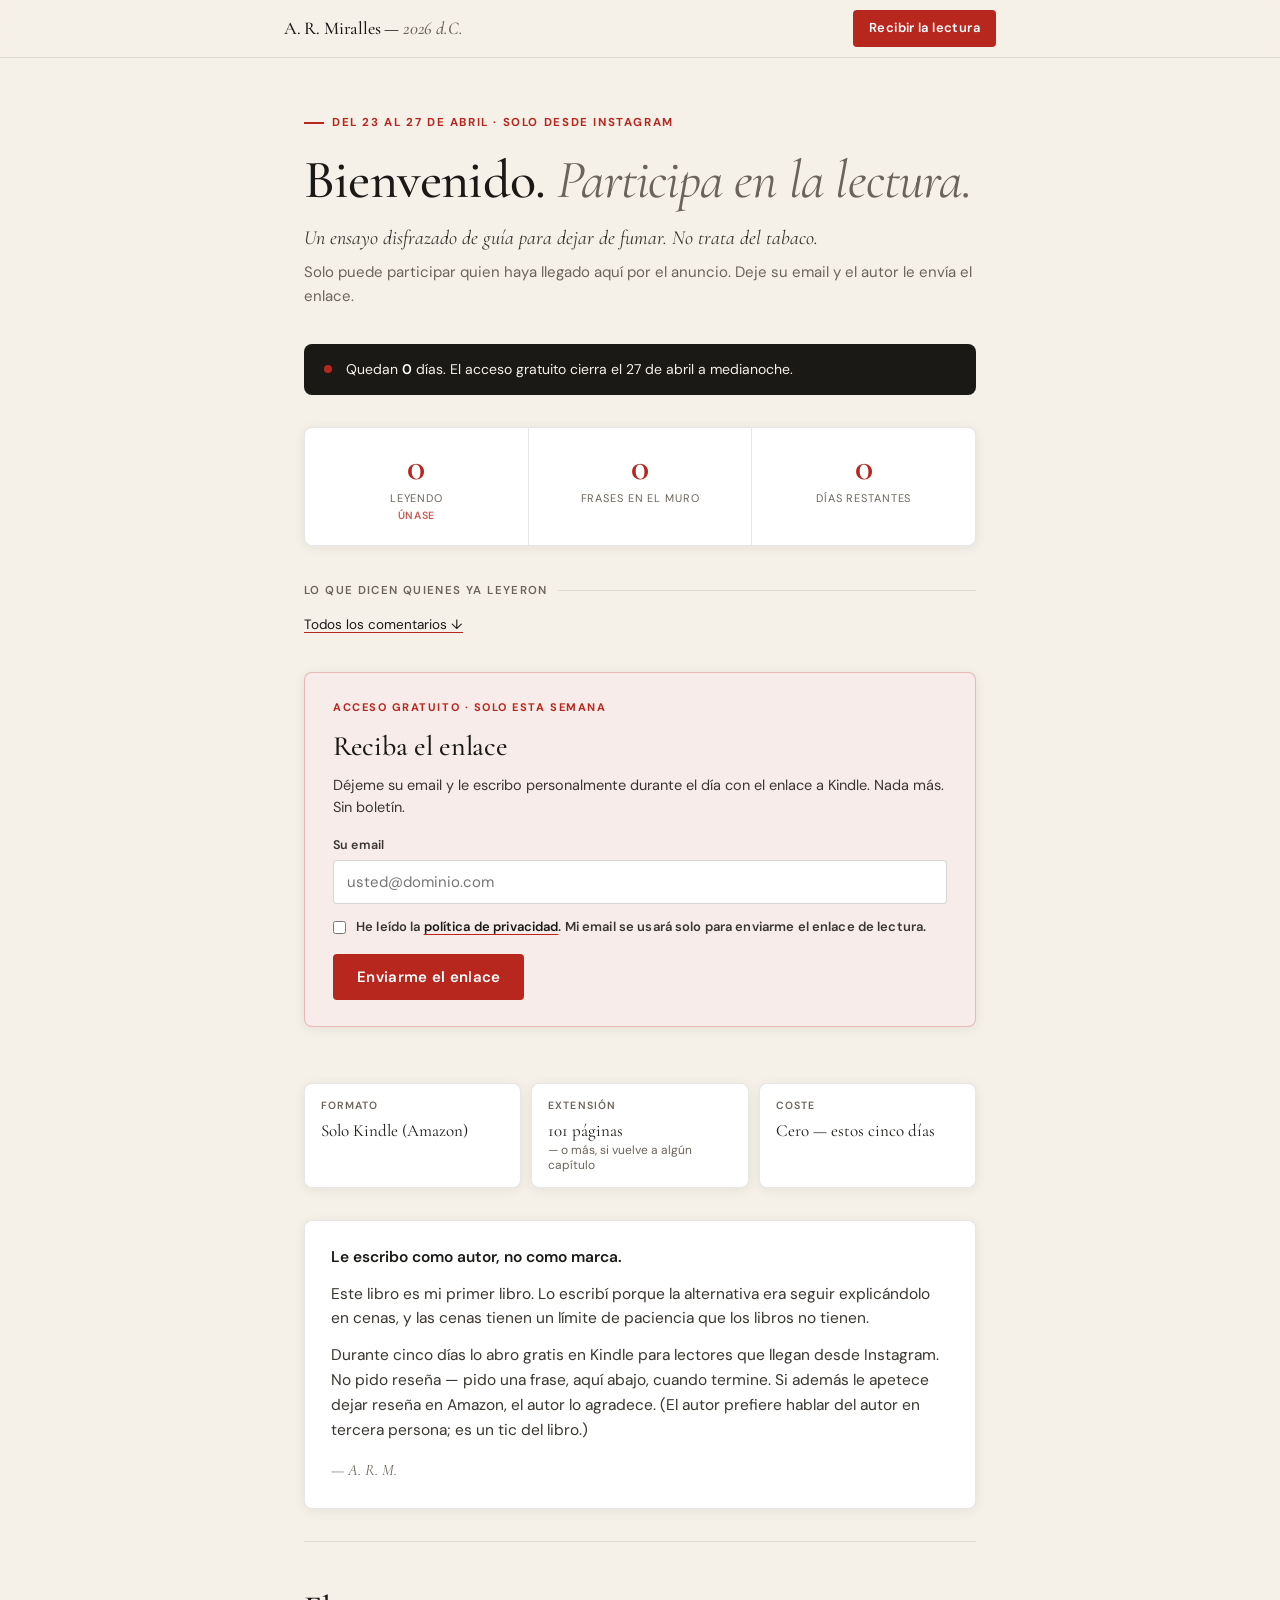
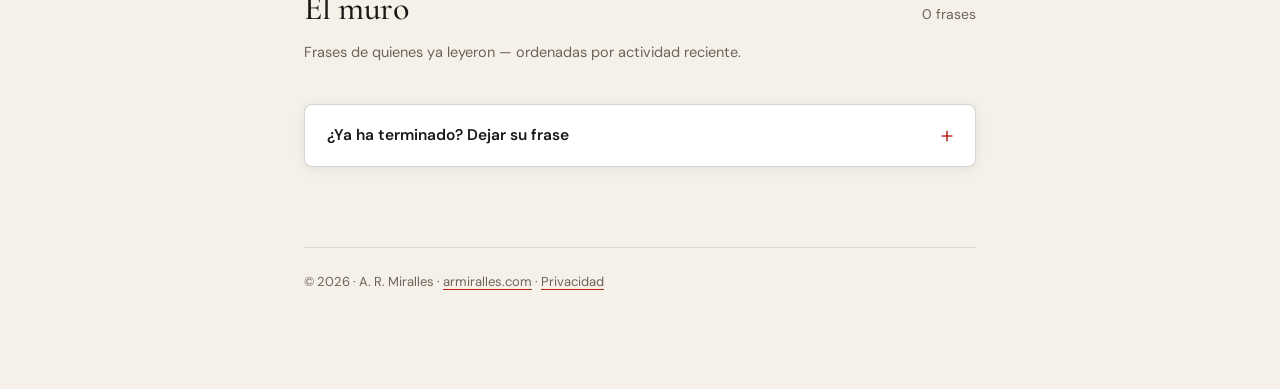
==== commit 4d4311f0: "Update index.html" ====
--- a/index.html
+++ b/index.html
@@ -202,7 +202,7 @@
   <div class="preview-wall" id="preview-wall">
     <div class="preview-label">Lo que dicen quienes ya leyeron</div>
     <div id="preview-entries"></div>
-    <p style="font-size:13.5px;color:var(--ink-dim);margin-top:12px"><a href="#el-muro">Ver todas las frases ↓</a></p>
+    <p style="font-size:13.5px;color:var(--ink-dim);margin-top:12px"><a href="#el-muro">Todos los comentarios ↓</a></p>
   </div>
 
   <!-- SIGNUP — solo email -->
